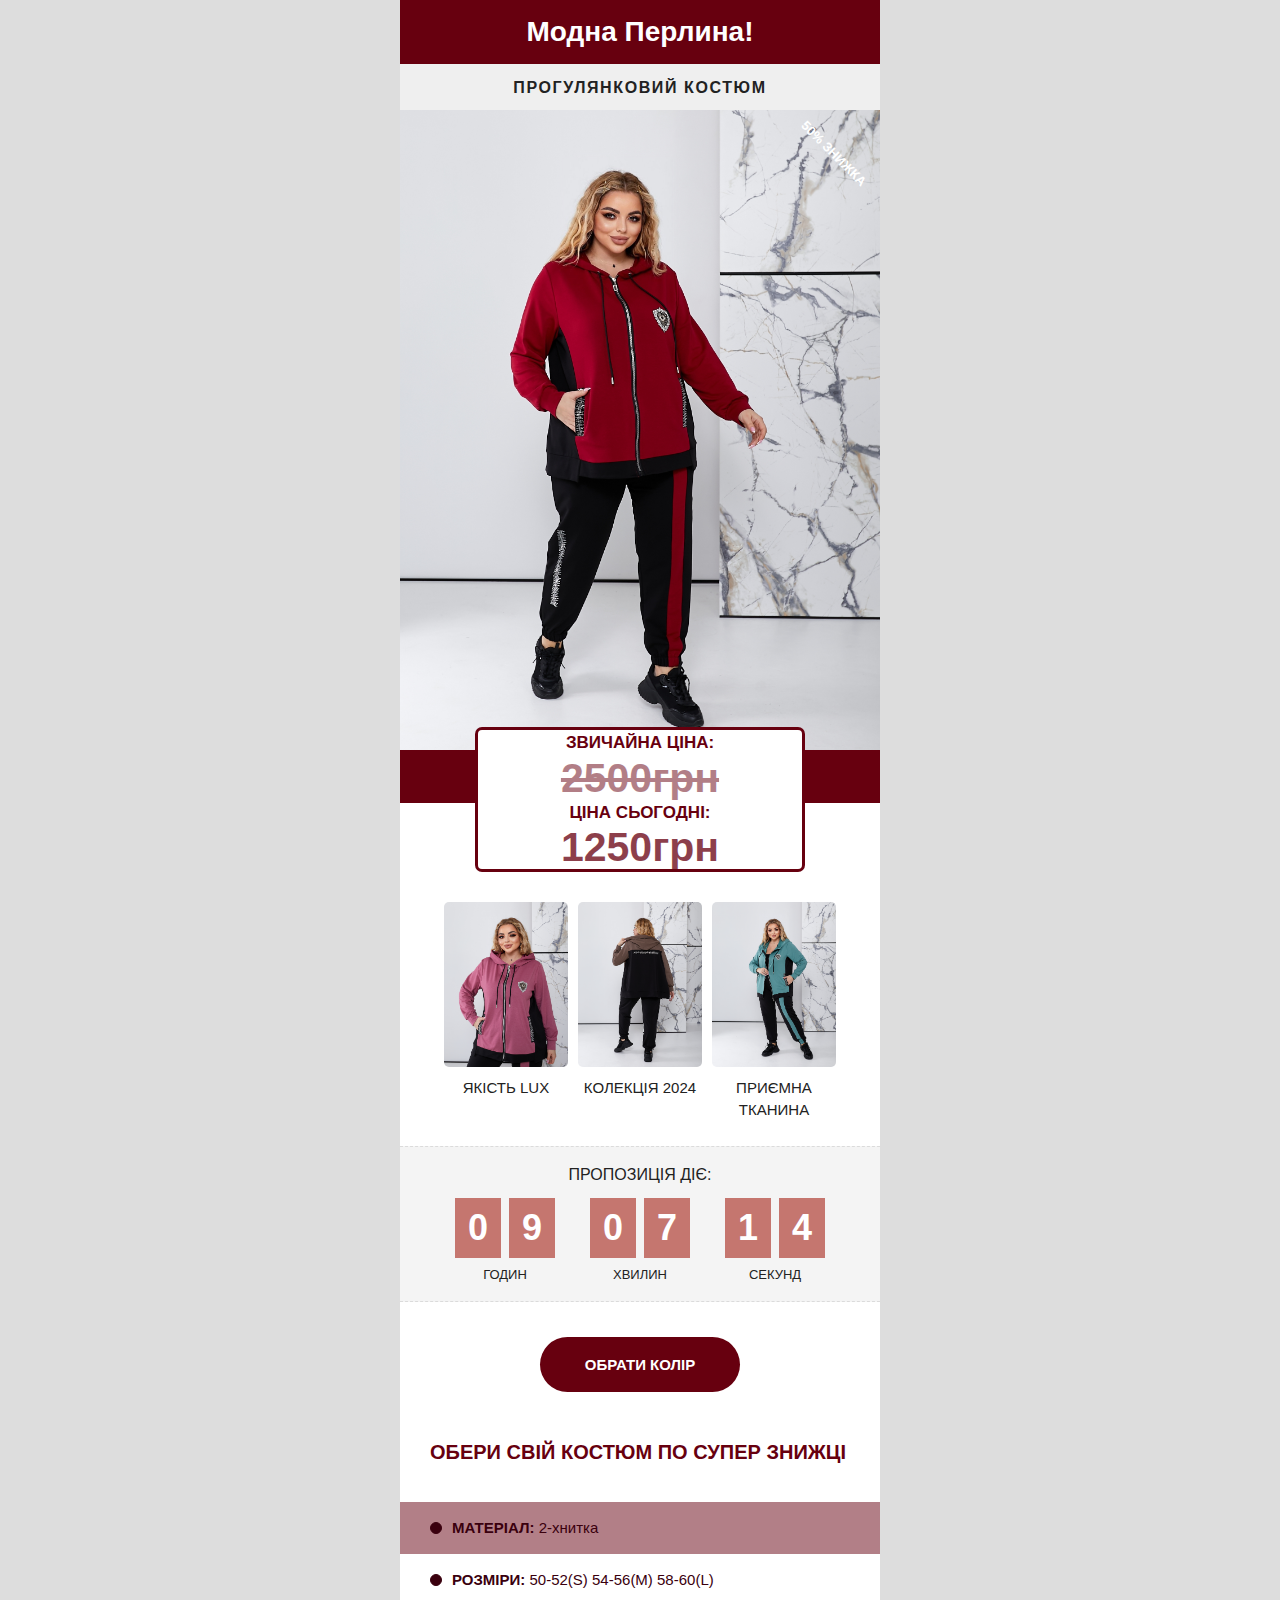
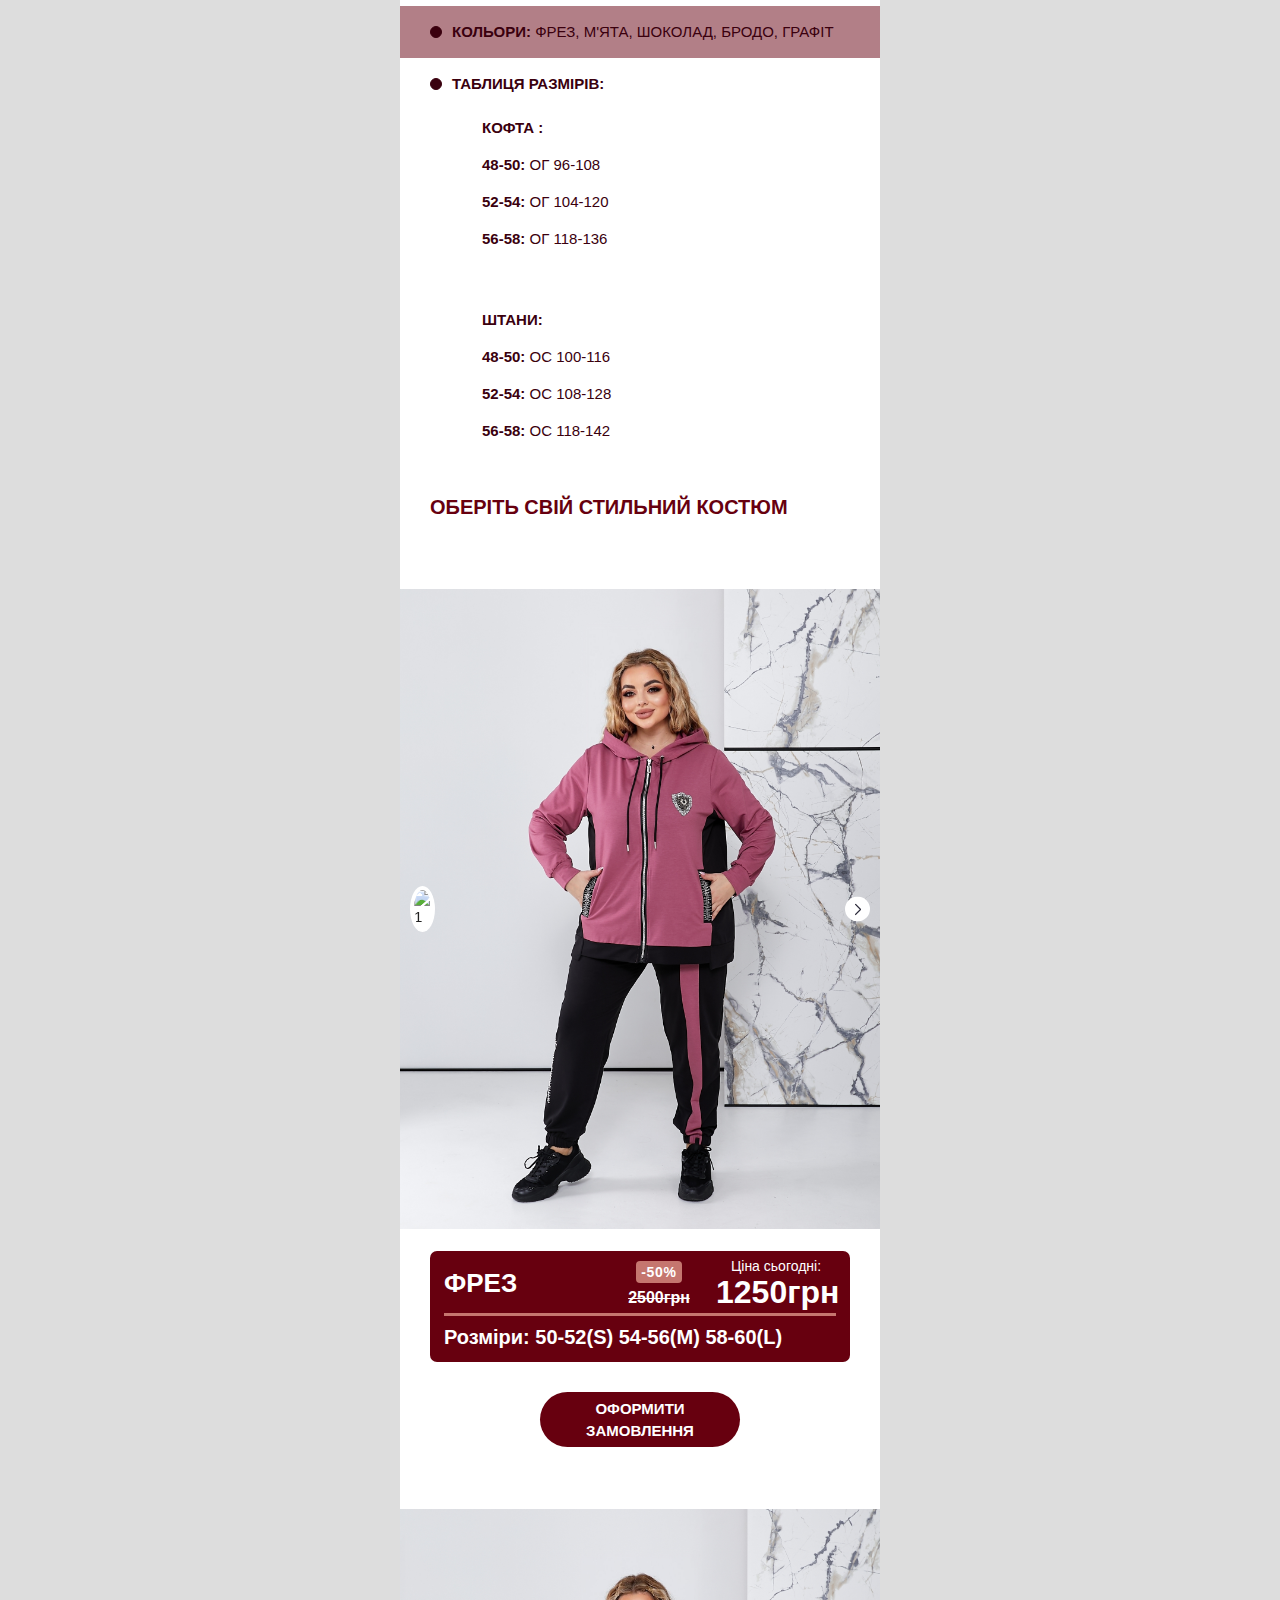
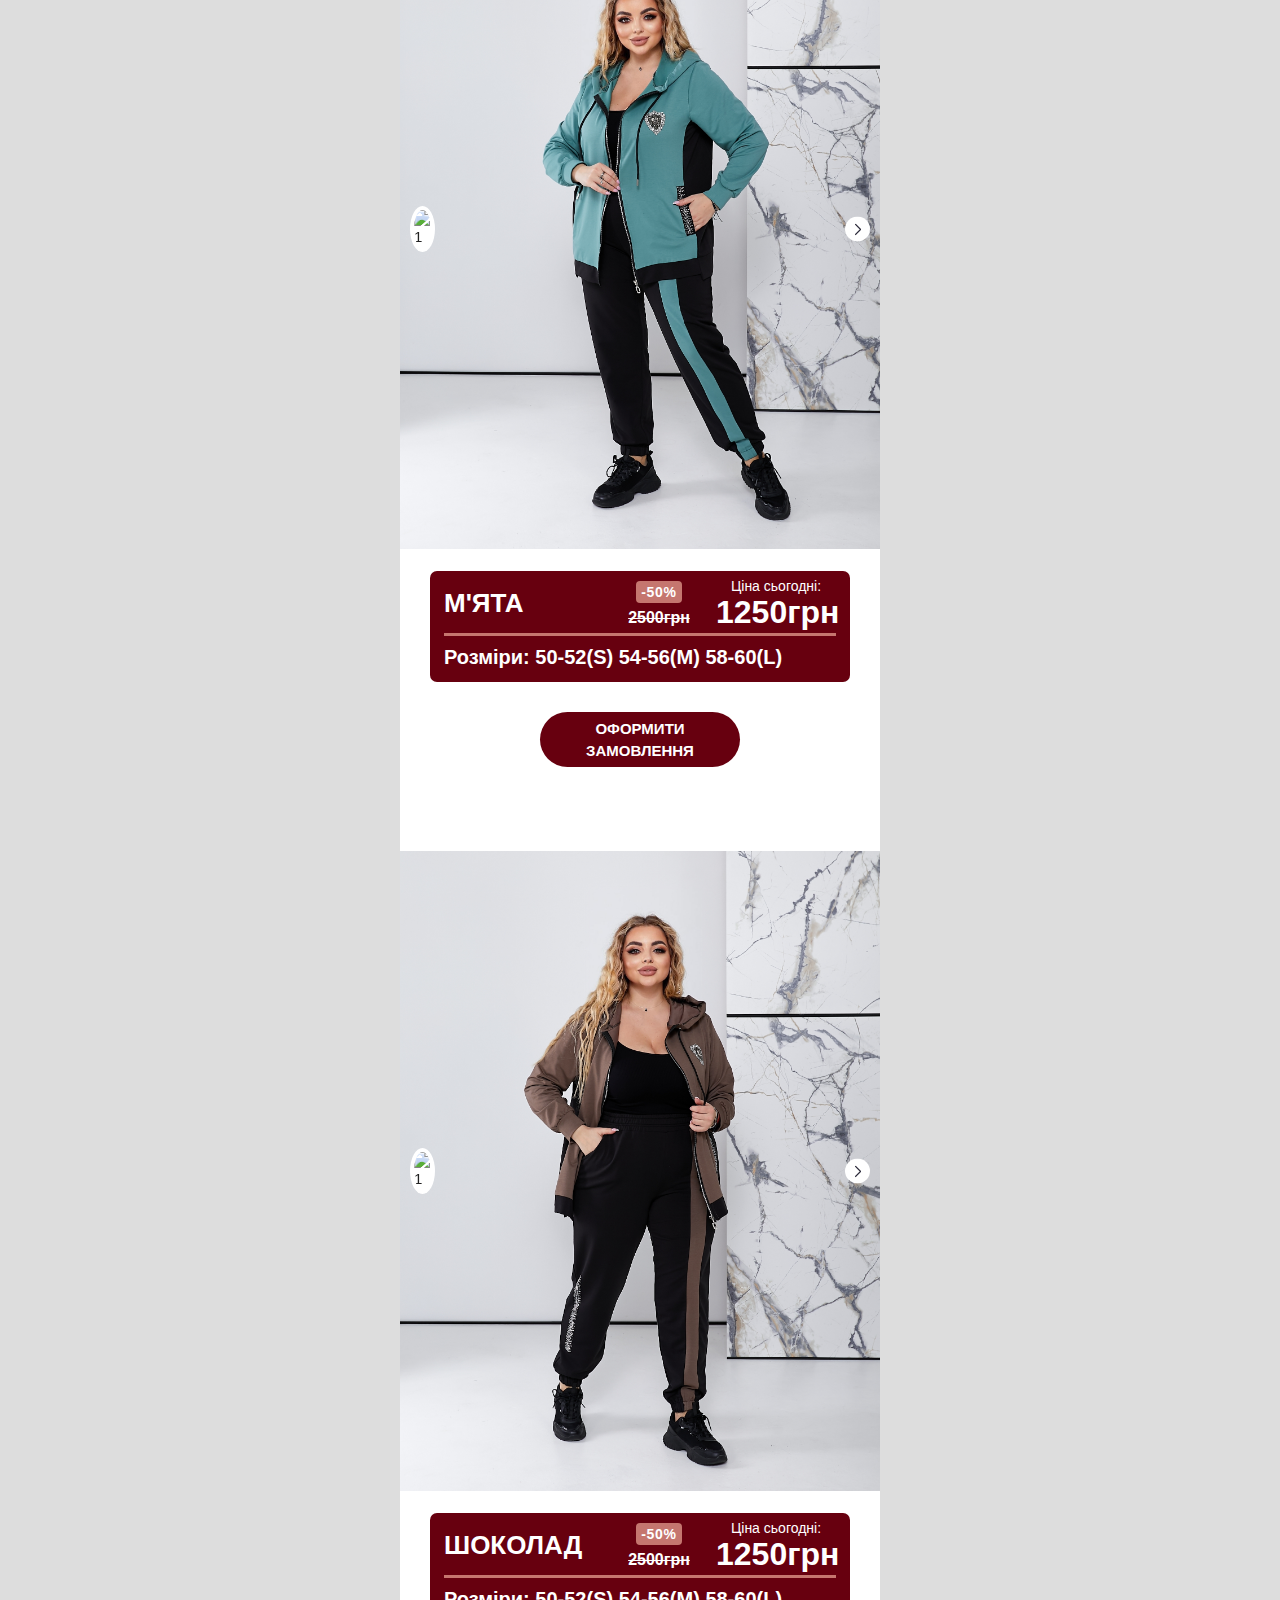
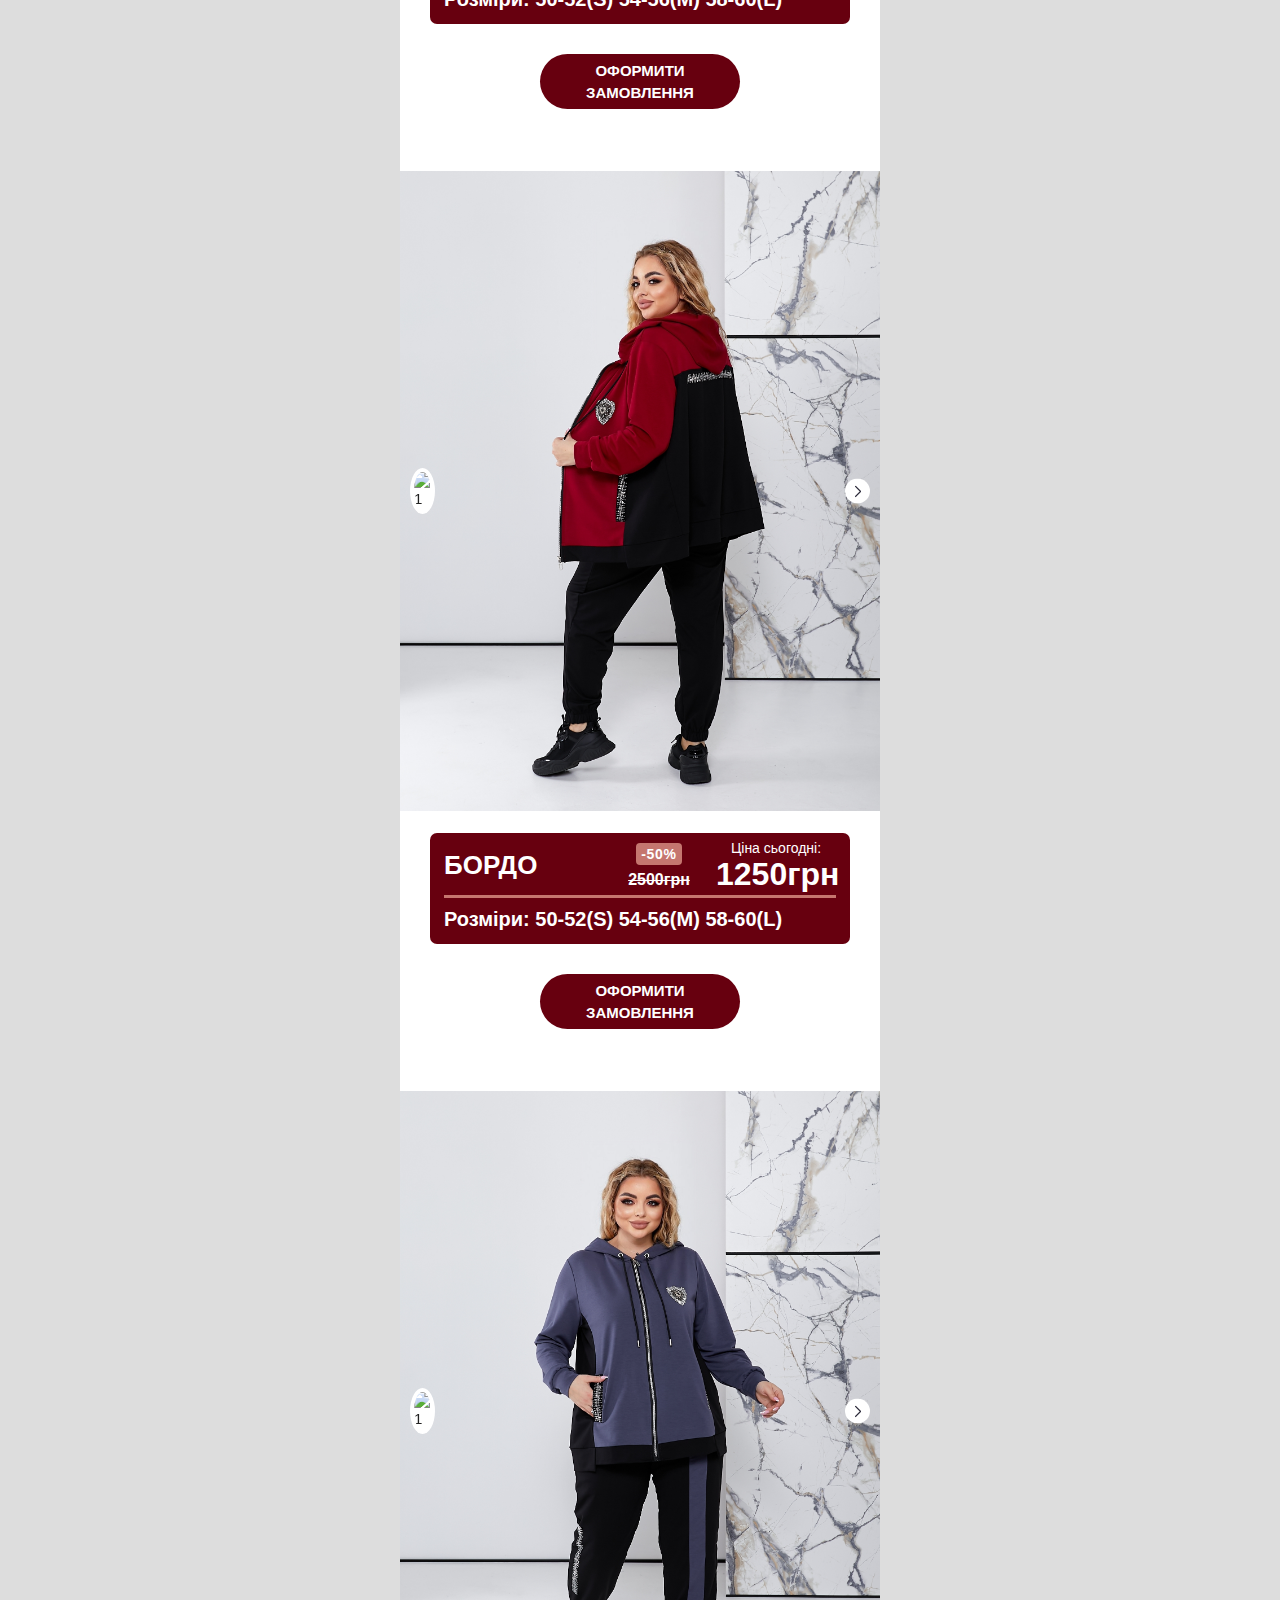
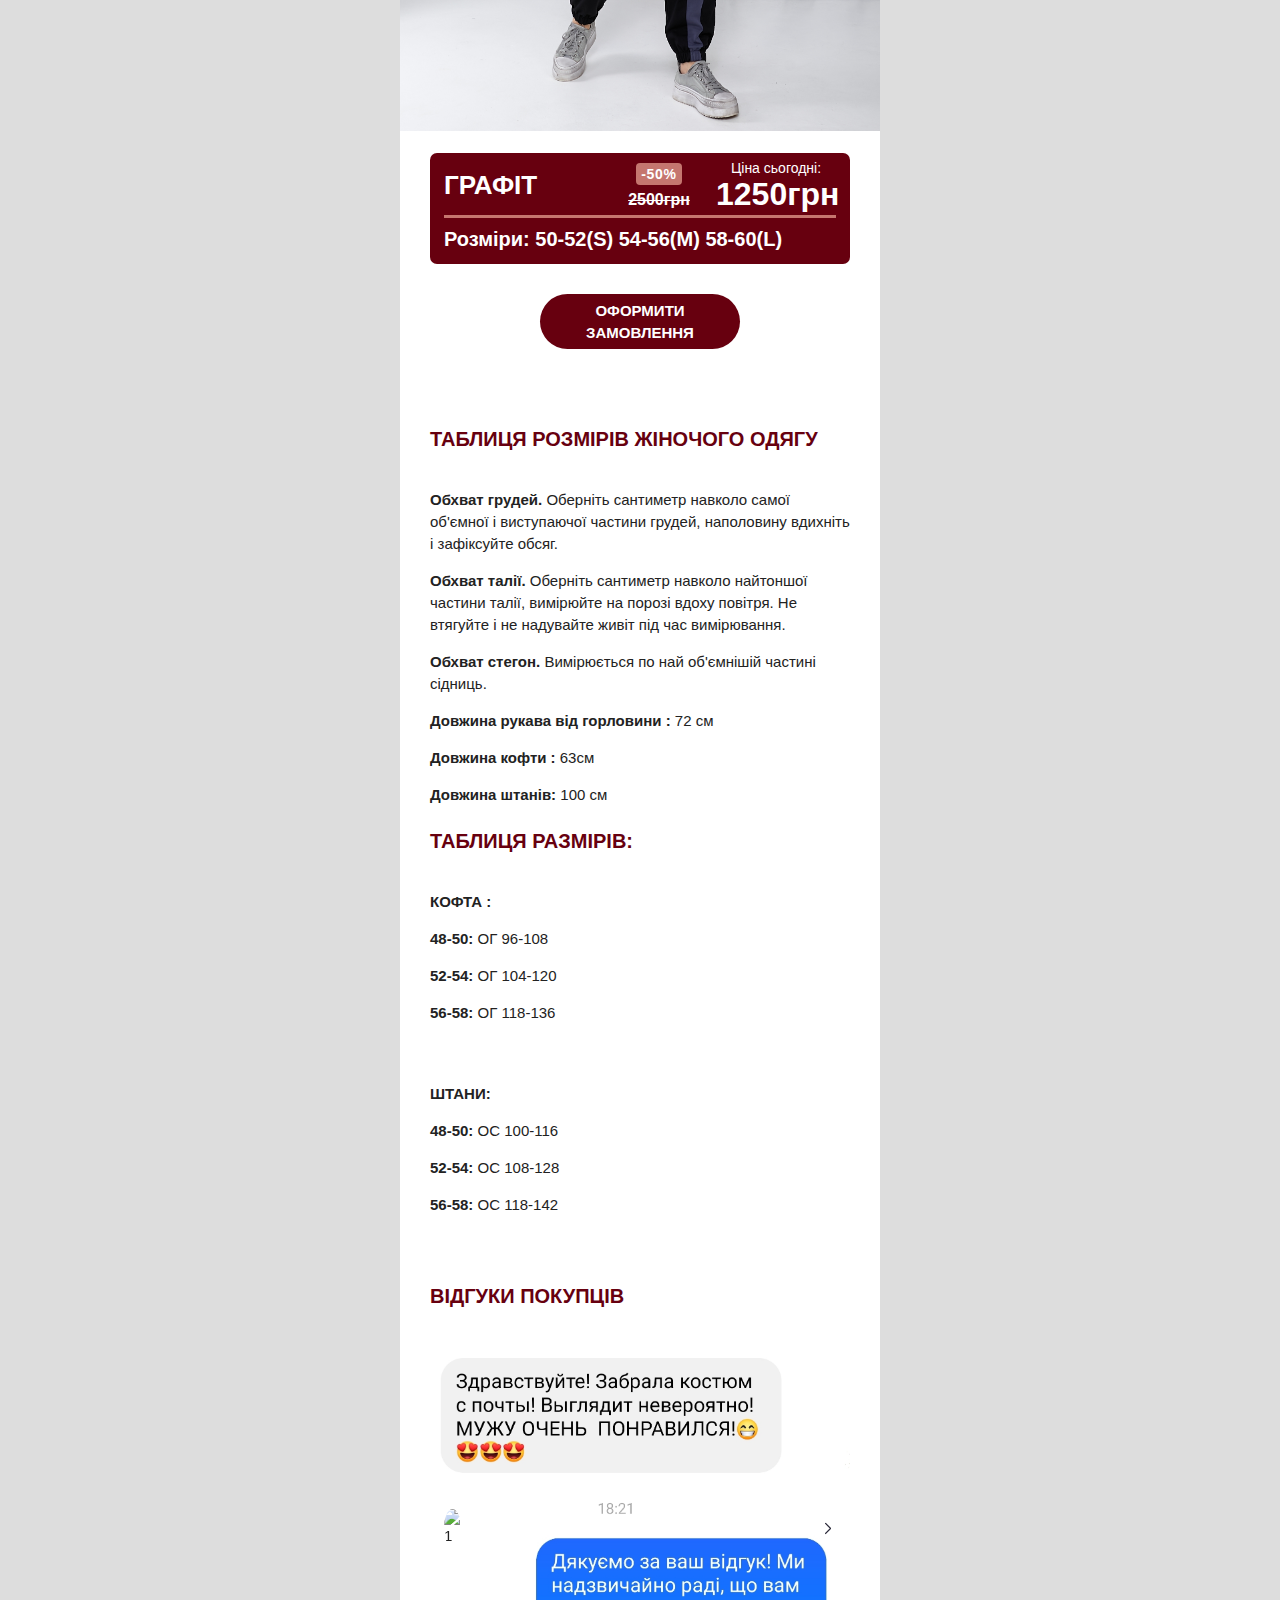
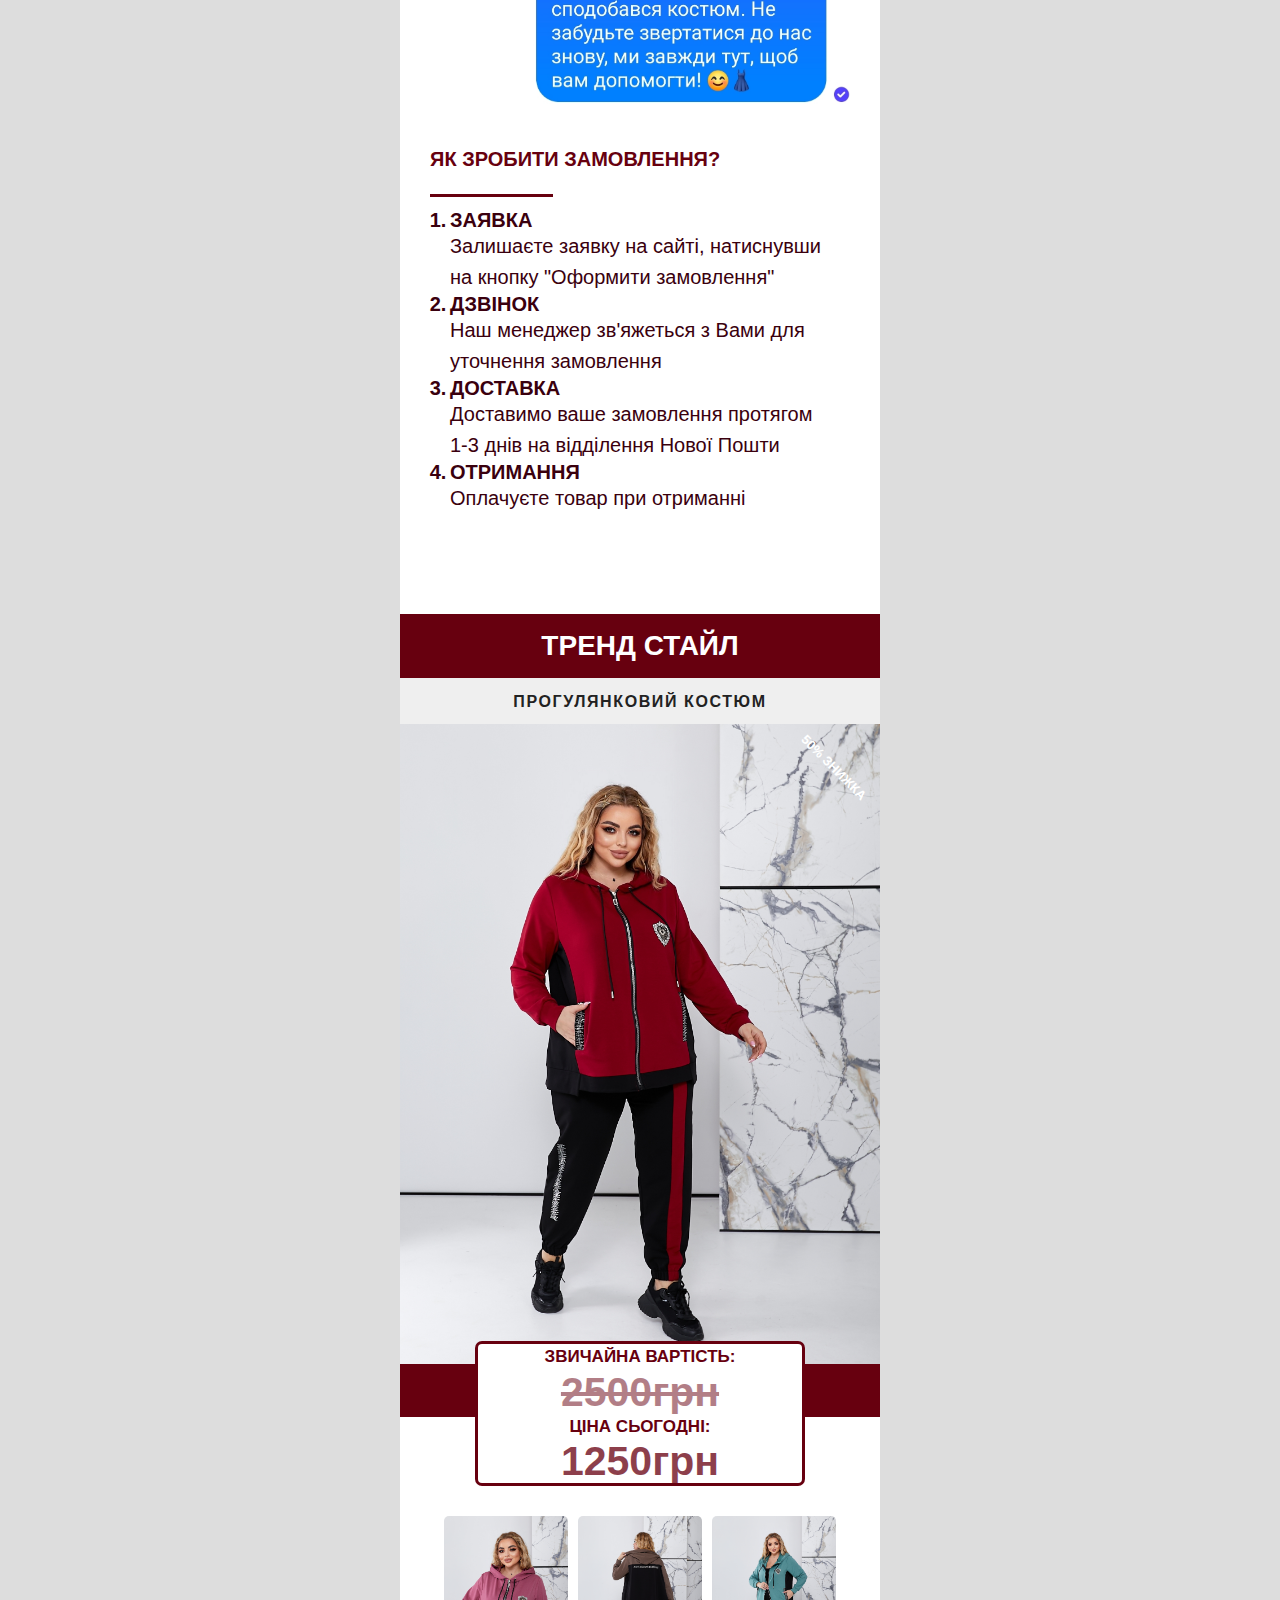
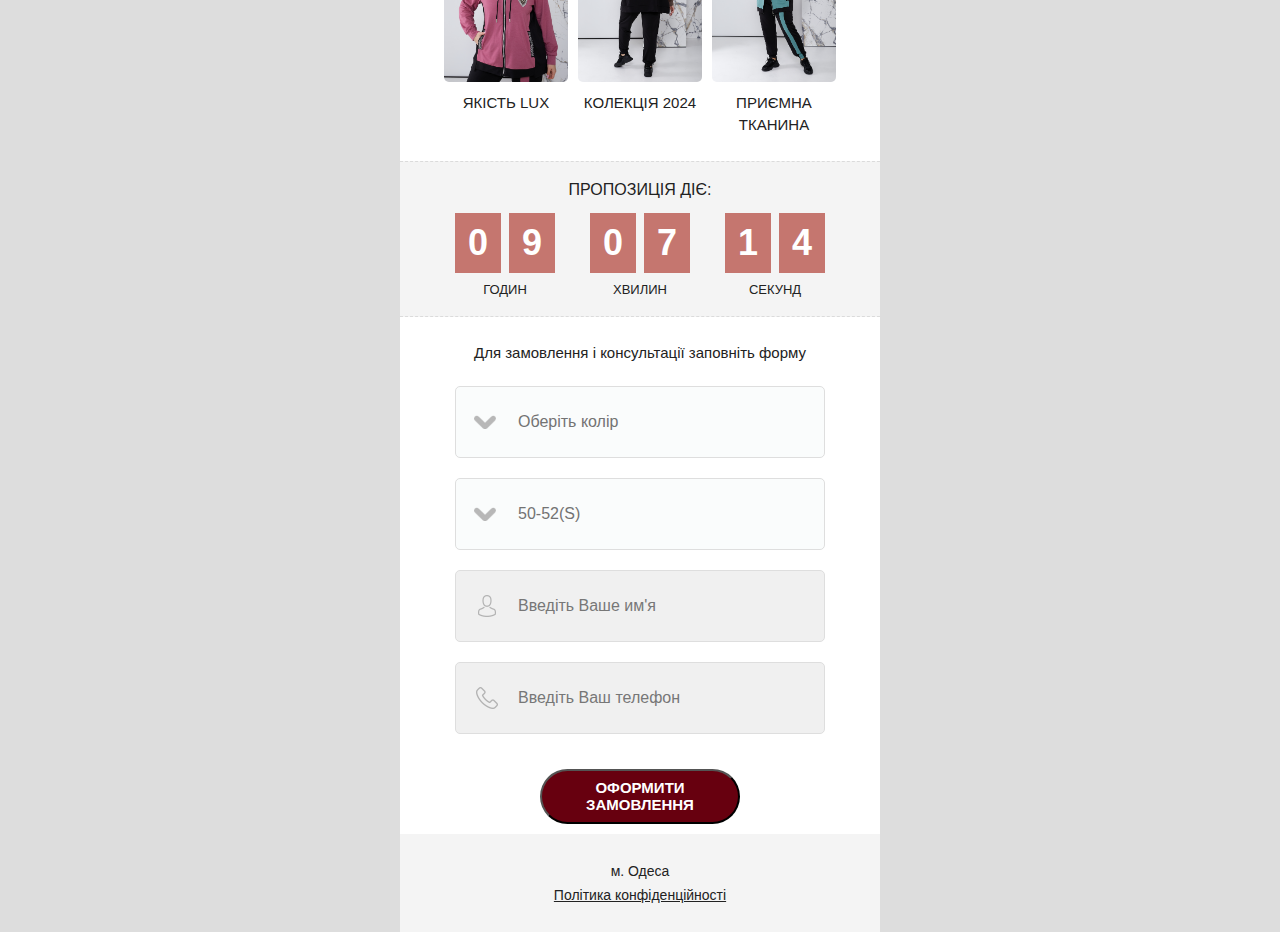
==== index.html @ 4c9b07ee "Change table size" ====
<!DOCTYPE html>
<html lang="ru-RU">
<head>
    <meta charset="utf-8">
    <meta name="viewport" content="width=480">
    <title>ПРОГУЛЯНКОВИЙ КОТСЮМ</title>
    <link rel="shortcut icon" href="img/favicon.png" type="image/png">
    <meta name="description" content="LUX">
    <link rel="shortcut icon" href="">
    <link rel="icon" href="img/favicon.png">
    <meta property="og:type" content="website">
    <meta property="og:description" content="ПРОГУЛЯНКОВИЙ КОСТЮМ">
    <meta property="og:title" content="ПРОГУЛЯНКОВИЙ КОСТЮМ">
    <!-- Facebook Pixel Code -->
    <script src="https://connect.facebook.net/signals/config/3823498344404726?v=2.9.148&amp;r=stable&amp;domain=magazin-vip.online&amp;hme=20c913bdcd4be51a752120153aa5caaecb3ee86c7f26cf737846e40b202aba68&amp;ex_m=62%2C106%2C94%2C98%2C53%2C3%2C88%2C61%2C14%2C86%2C79%2C44%2C46%2C150%2C153%2C164%2C160%2C161%2C163%2C25%2C89%2C45%2C68%2C162%2C145%2C148%2C157%2C158%2C165%2C115%2C13%2C43%2C169%2C168%2C117%2C16%2C29%2C32%2C1%2C36%2C57%2C58%2C59%2C63%2C83%2C15%2C12%2C85%2C82%2C81%2C95%2C97%2C31%2C96%2C26%2C22%2C146%2C149%2C124%2C24%2C9%2C10%2C11%2C5%2C6%2C21%2C19%2C20%2C49%2C54%2C56%2C66%2C90%2C23%2C67%2C8%2C7%2C71%2C41%2C18%2C92%2C91%2C17%2C4%2C73%2C80%2C72%2C78%2C40%2C39%2C77%2C33%2C35%2C76%2C48%2C74%2C28%2C37%2C65%2C0%2C84%2C75%2C2%2C30%2C55%2C34%2C93%2C38%2C70%2C60%2C99%2C52%2C51%2C27%2C87%2C50%2C47%2C42%2C69%2C64%2C100"
            async=""></script>
    <script async="" src="https://connect.facebook.net/en_US/fbevents.js"></script>
    <script>
        !function (f, b, e, v, n, t, s) {
            if (f.fbq) return;
            n = f.fbq = function () {
                n.callMethod ?
                    n.callMethod.apply(n, arguments) : n.queue.push(arguments);
            };
            if (!f._fbq) f._fbq = n;
            n.push = n;
            n.loaded = !0;
            n.version = '2.0';
            n.queue = [];
            t = b.createElement(e);
            t.async = !0;
            t.src = v;
            s = b.getElementsByTagName(e)[0];
            s.parentNode.insertBefore(t, s);
        }(window, document, 'script',
            'https://connect.facebook.net/en_US/fbevents.js');
        fbq('init', '3823498344404726');
        fbq('track', 'PageView');
    </script>
    <noscript><img height="1" width="1" style="display:none"
                   src="https://www.facebook.com/tr?id=3823498344404726&ev=PageView&noscript=1"
    /></noscript>
    <!-- End Facebook Pixel Code -->

   
    <script src="chrome-extension://mooikfkahbdckldjjndioackbalphokd/assets/prompt.js"></script>
</head>
<body>
<div class="main_wrapper">


    <header class="offer_section offer3">

        <h1 class="main_title">Модна Перлина!</h1>


        <div class="info_block">
            <p class="subtitle">ПРОГУЛЯНКОВИЙ КОСТЮМ</p>
            <div class="discount"><b>50% знижка</b></div>


            <img src="img/burgundy_2.jpg" alt="">
        </div>

        <div class="price_block">
            <div class="price_item old">
                <div class="text">Звичайна ціна:</div>
                <div class="value">2500грн</div>
            </div>
            <div class="price_item new">
                <div class="text">Ціна сьогодні:</div>
                <div class="value">1250грн</div>
            </div>
        </div>

        <div class="benefits_block clearfix">

            <div class="benefit_item">

                <img src="img/pink_2.jpg" alt="">

                <p>ЯКІСТЬ LUX</p>
            </div>

            <div class="benefit_item">
                <img src="img/chocolate_3.jpg" alt="">

                <p>КОЛЕКЦІЯ 2024</p></div>
            <div class="benefit_item">

                <img src="img/mint_1.jpg" alt="">

                <p>ПРИЄМНА ТКАНИНА</p>
            </div>
        </div>

        <div class="timer_block clearfix"><p>Пропозиція діє:</p>
            <div class="timer clearfix">
                <div class="timer_item">
                    <div class="count hours"></div>
                    <div class="text">годин</div>
                </div>
                <div class="timer_item">
                    <div class="count minutes"></div>
                    <div class="text">хвилин</div>
                </div>
                <div class="timer_item">
                    <div class="count seconds"></div>
                    <div class="text">секунд</div>
                </div>
            </div>
        </div>

        <a href="#cat" class="button">Обрати колір</a>


    </header>


    <section class="description_section">
        <h2 class="title"><span>ОБЕРИ СВІЙ КОСТЮМ </span> ПО СУПЕР ЗНИЖЦІ</h2>

        <ul class="characteristics__list">
            <li><b>МАТЕРІАЛ: </b> 2-хнитка</li>
            <li><b>РОЗМІРИ: </b> 50-52(S) 54-56(M) 58-60(L)</li>
            <li><b>КОЛЬОРИ:</b> ФРЕЗ, М'ЯТА, ШОКОЛАД, БРОДО, ГРАФІТ</li>
            <li><b>ТАБЛИЦЯ РАЗМІРІВ:</b>
                <br/>
                <br/>
                <p><b>КОФТА :</b></p>
                <p><b>48-50: </b>ОГ 96-108</p>
                <p><b>52-54: </b>ОГ 104-120</p>
                <p><b>56-58: </b>ОГ 118-136</p>
                <br/>
                <br/>
                <p><b>ШТАНИ:</b></p>
                <p><b>48-50: </b>ОС 100-116</p>
                <p><b>52-54: </b>ОС 108-128</p>
                <p><b>56-58: </b>ОС 118-142</p>   </li>
        </ul>

    </section>

    <section class="cat" id="cat">
        <div class="catitem"><h2 class="title"><span>ОБЕРІТЬ</span> СВІЙ СТИЛЬНИЙ КОСТЮМ</h2></div>

        <br>


        <section class="cat">
            <div class=" slider-reviews ">
                <div class="slider-dress__item">
                    <img src="img/pink_1.jpg" alt="">
                </div>
                <div class="slider-dress__item">
                    <img src="img/pink_2.jpg" alt="">
                </div>
                <div class="slider-dress__item">
                    <img src="img/pink_3.jpg" alt="">
                </div>
            </div>
        </section>
        <br>
        <div class="catitem">
            <div class="clearfix">
                <h3>ФРЕЗ</h3>
                <div class="catprice clearfix">
                    <div class="cp-left"><span>-50%</span>
                        <p>2500грн</p></div>
                    <div class="cp-right"><span>Ціна сьогодні:</span>
                        <p>1250грн</p></div>
                </div>
                <div class="catsize">
                    Розміри: 50-52(S) 54-56(M) 58-60(L)
                </div>
            </div>

            <a href="#order_form" rel="1" class="button zakaz">Оформити замовлення</a></div>

        <br>
        <section class="cat">
            <div class=" slider-reviews ">
                <div class="slider-dress__item">
                    <img src="img/mint_1.jpg" alt="">
                </div>
                <div class="slider-dress__item">
                    <img src="img/mint_2.jpg" alt="">
                </div>
                <div class="slider-dress__item">
                    <img src="img/mint_3.jpg" alt="">
                </div>
            </div>
        </section>
        <br>
        <div class="catitem">
            <div class="clearfix"><h3>М'ЯТА</h3>
                <div class="catprice clearfix">
                    <div class="cp-left"><span>-50%</span>
                        <p>2500грн</p></div>
                    <div class="cp-right"><span>Ціна сьогодні:</span>
                        <p>1250грн</p></div>

                </div>
                <div class="catsize">
                    Розміри: 50-52(S) 54-56(M) 58-60(L)
                </div>
            </div>

            <a href="#order_form" rel="2" class="button zakaz">Оформити замовлення</a></div>
        <br>

        <br>
        <section class="cat">
            <div class=" slider-reviews ">
                <div class="slider-dress__item">
                    <img src="img/chocolate_1.jpg" alt="">
                </div>
                <div class="slider-dress__item">
                    <img src="img/chocolate_2.jpg" alt="">
                </div>
                <div class="slider-dress__item">
                    <img src="img/chocolate_3.jpg" alt="">
                </div>
            </div>
        </section>
        <br>
        <div class="catitem">
            <div class="clearfix"><h3>ШОКОЛАД</h3>
                <div class="catprice clearfix">
                    <div class="cp-left"><span>-50%</span>
                        <p>2500грн</p></div>
                    <div class="cp-right"><span>Ціна сьогодні:</span>
                        <p>1250грн</p></div>

                </div>
                <div class="catsize">
                    Розміри: 50-52(S) 54-56(M) 58-60(L)
                </div>
            </div>

            <a href="#order_form" rel="2" class="button zakaz">Оформити замовлення</a></div>
        <br>
        <section class="cat">
            <div class=" slider-reviews ">
                <div class="slider-dress__item">
                    <img src="img/burgundy_1.jpg" alt="">
                </div>
                <div class="slider-dress__item">
                    <img src="img/burgundy_2.jpg" alt="">
                </div>
                <div class="slider-dress__item">
                    <img src="img/burgundy_3.jpg" alt="">
                </div>
            </div>
        </section>
        <br>
        <div class="catitem">
            <div class="clearfix"><h3>БОРДО</h3>
                <div class="catprice clearfix">
                    <div class="cp-left"><span>-50%</span>
                        <p>2500грн</p></div>
                    <div class="cp-right"><span>Ціна сьогодні:</span>
                        <p>1250грн</p></div>
                </div>
                <div class="catsize">
                    Розміри: 50-52(S) 54-56(M) 58-60(L)
                </div>
            </div>

            <a href="#order_form" rel="2" class="button zakaz">Оформити замовлення</a></div>
        <br>
        <section class="cat">
            <div class=" slider-reviews ">
                <div class="slider-dress__item">
                    <img src="img/grafit_1.jpg" alt="">
                </div>
                <div class="slider-dress__item">
                    <img src="img/grafit_2.jpg" alt="">
                </div>
                <div class="slider-dress__item">
                    <img src="img/grafit_3.jpg" alt="">
                </div>
            </div>
        </section>
        <br>
        <div class="catitem">
            <div class="clearfix"><h3>ГРАФІТ</h3>
                <div class="catprice clearfix">
                    <div class="cp-left"><span>-50%</span>
                        <p>2500грн</p></div>
                    <div class="cp-right"><span>Ціна сьогодні:</span>
                        <p>1250грн</p></div>
                </div>
                <div class="catsize">
                    Розміри: 50-52(S) 54-56(M) 58-60(L)
                </div>
            </div>

            <a href="#order_form" rel="2" class="button zakaz">Оформити замовлення</a>
        </div>

        <section class="description_section">
            <h2 class="title"><span>Таблиця розмірів </span> жіночого одягу</h2>

            <p><b>Обхват грудей. </b>Оберніть сантиметр навколо самої об'ємної і виступаючої частини грудей, наполовину вдихніть і зафіксуйте обсяг.</p>
            <p><b>Обхват талії. </b>Оберніть сантиметр навколо найтоншої частини талії, вимірюйте на порозі вдоху повітря. Не втягуйте і не надувайте живіт під час вимірювання.</p>
            <p><b>Обхват стегон. </b>Вимірюється по най об'ємнішій частині сідниць.</p>
            <p><b>Довжина рукава від горловини : </b> 72 см</p>
            <p><b>Довжина кофти : </b>63см</p>
            <p><b>Довжина штанів: </b>100 см</p>



            <h2 class="title"><span>ТАБЛИЦЯ РАЗМІРІВ:</span></h2>
            <p><b>КОФТА :</b></p>
            <p><b>48-50: </b>ОГ 96-108</p>
            <p><b>52-54: </b>ОГ 104-120</p>
            <p><b>56-58: </b>ОГ 118-136</p>





            <br>
            <br>
            <p><b>ШТАНИ:</b></p>
            <p><b>48-50: </b>ОС 100-116</p>
            <p><b>52-54: </b>ОС 108-128</p>
            <p><b>56-58: </b>ОС 118-142</p>



        </section>


        <section class="reviews3_section">
            <h2 class="title"><span>Відгуки</span> покупців</h2>
            <div class=" slider-reviews ">
                <div class="slider-reviews__item">
                    <div>
                        <img src="img/review1.jpg" alt="">
                    </div>
                </div>
                <div class="slider-reviews__item">
                    <div>
                        <img src="img/review2.jpg" alt="">
                    </div>
                </div>
                <div class="slider-reviews__item">
                    <div>
                        <img src="img/review3.jpg" alt="">
                    </div>
                </div>
                <div class="slider-reviews__item">
                    <div>
                        <img src="img/review4.jpg" alt="">
                    </div>
                </div>
                <div class="slider-reviews__item">
                    <div>
                        <img src="img/review5.jpg" alt="">
                    </div>
                </div>
                <div class="slider-reviews__item">
                    <div>
                        <img src="img/review6.jpg" alt="">
                    </div>
                </div>
            </div>
        </section>
    </section>

    <div class="tlt">

        <h2 class="title">Як зробити замовлення?</h2>
    </div>
    <ol class="order_steps1">
        <li>
            <h4>ЗАЯВКА</h4>
            <div>Залишаєте заявку на сайті, натиснувши на кнопку "Оформити замовлення"</div>
        </li>
        <li>
            <h4>ДЗВІНОК</h4>
            <div>Наш менеджер зв'яжеться з Вами для уточнення замовлення</div>
        </li>
        <li>
            <h4>ДОСТАВКА</h4>
            <div>Доставимо ваше замовлення протягом 1-3 днів на відділення Нової Пошти</div>
        </li>
        <li>
            <h4>ОТРИМАННЯ</h4>
            <div>Оплачуєте товар при отриманні</div>
        </li>
    </ol>


    <!-- order 3 -->
    <section class="offer_section offer3 order">
        <h1 class="main_title">ТРЕНД СТАЙЛ</h1>


        <div class="info_block">
            <p class="subtitle"> ПРОГУЛЯНКОВИЙ КОСТЮМ</p>

            <div class="discount"><b>50% знижка</b></div>


            <img src="img/burgundy_2.jpg" alt=""></div>

        <div class="price_block">
            <div class="price_item old">
                <div class="text">Звичайна вартість:</div>
                <div class="value">2500грн</div>
            </div>
            <div class="price_item new">
                <div class="text">Ціна сьогодні:</div>
                <div class="value">1250грн</div>
            </div>
        </div>

        <div class="benefits_block clearfix">

            <div class="benefit_item">

                <img src="img/pink_2.jpg" alt="">

                <p>ЯКІСТЬ LUX</p>
            </div>

            <div class="benefit_item">
                <img src="img/chocolate_3.jpg" alt="">

                <p>КОЛЕКЦІЯ 2024</p></div>
            <div class="benefit_item">

                <img src="img/mint_1.jpg" alt="">

                <p>ПРИЄМНА ТКАНИНА</p>
            </div>
        </div>

        <div class="timer_block clearfix"><p>Пропозиція діє:</p>

            <div class="timer clearfix">
                <div class="timer_item">

                    <div class="count hours"></div>
                    <div class="text">годин</div>
                </div>
                <div class="timer_item">
                    <div class="count minutes"></div>
                    <div class="text">хвилин</div>
                </div>
                <div class="timer_item">
                    <div class="count seconds"></div>
                    <div class="text">секунд</div>
                </div>
            </div>
        </div>

        <p align="center">Для замовлення і консультації заповніть форму</p>
        <br>
        <form id="order_form" class="order_form">

            <select id="color" name="color" required="">
                <option selected="" disabled="">Оберіть колір</option>
                <option value="ФРЕЗ">ФРЕЗ</option>
                <option value="М'ЯТА">М'ЯТА</option>
                <option value="ШОКОЛАД">ШОКОЛАД</option>
                <option value="БОРДО">БОРДО</option>
                <option value="ГРАФІТ">ГРАФІТ</option>
            </select>

            <select id="size" name="size" required="">
                <option value="50-52(S)">50-52(S)</option>
                <option value="54-56(M)">54-56(M)</option>
                <option value="58-60(L)">58-60(L)</option>
            </select>

            <input id="userName" class="field" type="text" name="name" placeholder="Введіть Ваше им'я" required="">
            <input id="phoneNumber" class="field" type="tel" name="phone" placeholder="Введіть Ваш телефон" required="">
            <input type="hidden" value="270" name="sekunda" id="sekunda">
            <button class="button" type="submit">Оформити замовлення</button>
        </form>

    </section>
    <footer class="footer_section">
        м. Одеса<br>
        <a target="_blank" href="politics.html">Політика конфіденційності</a>
    </footer>

    </section></div>
<script src="js/jquery.min.js"></script>
<script src="js/mask_input.js"></script>
<script type="text/javascript">


    $(document).ready(function () {
        $('form').submit(function (event) {

            var phon = $(this).find('input[name=\'phone\']').val();

            if (phon.indexOf('_') == -1 && phon != null && typeof phon !== 'undefined' && phon != '') {

            } else {
                alert('Введіть ваш номер телефона!');
                return false;
            }
        });
        Inputmask.extendDefinitions({

            '~': {
                validator: '[1245679]',
            },

        });

        $('input[name=\'phone\']').inputmask({
            mask: '+38 (0~9) 999-99-99',
            greedy: false,
            clearIncomplete: true,
            placeholder: '_',
            rightAlign: false,
            showMaskOnHover: false,
            showMaskOnFocus: true,
        });
        $('input[name=\'phone\']').on('keydown', function (e) {

            if (e.keyCode == 37 || e.keyCode == 38 || e.keyCode == 39 || e.keyCode == 40) {
                e.preventDefault();
                return false;
            }

        });


    });

</script>
<link rel="stylesheet" href="css/reset4a3c6.css" type="text/css">
<link rel="stylesheet" href="css/styles8ca58.css" type="text/css">
<script src="js/scripts6085f.js"></script>
<link rel="stylesheet" href="css/slick.css">
<link rel="stylesheet" href="css/slick-theme.css">
<script src="js/form_handler.js"></script>
<script src="js/slick.min.js"></script>

<script>var seconds = 0;

function timeDisp() {
    seconds++;
    var a = document.getElementById('sekunda');
    a.value = seconds;
}

setInterval(timeDisp, 1000);</script>
<script>
    $('.reviews_list').slick({
        dots: true,
        arrows: false,
        autoplay: true,
        autoplaySpeed: 5000,
    });

</script>


</body>
</html>
---- css/reset4a3c6.css ----
.bxslider {
    text-align: center;
    width: auto;
    margin: 0 auto;
}

select {
    display: block;
    width: 370px;
    border: 1px solid #dedede;
    height: 72px;
    background-color: #fafcfc;
    border-radius: 5px;
    -webkit-border-radius: 5px;
    margin: 0 auto 20px;
    font-family: 'Montserrat',sans-serif;
    font-weight: 400;
    font-size: 16px;
    color: #737373;
    padding: 0 20px 0 62px
}

html,body,div,span,applet,object,iframe,h1,h2,h3,h4,h5,h6,p,blockquote,pre,a,abbr,acronym,address,big,cite,code,del,dfn,em,img,ins,kbd,q,s,samp,small,strike,strong,sub,sup,tt,var,b,u,i,center,dl,dt,dd,ol,ul,li,fieldset,form,label,legend,table,caption,tbody,tfoot,thead,tr,th,td,article,aside,canvas,details,embed,figure,figcaption,footer,header,menu,nav,output,ruby,section,summary,time,mark,audio,video {
    margin: 0;
    padding: 0;
    border: 0;
    outline: 0;
    font-size: 100%
}

article,aside,details,figcaption,figure,footer,header,menu,nav,section,main {
    display: block
}

ol,ul {
    list-style: none
}

blockquote,q {
    quotes: none
}

img {
    max-width: 100%;
    height: auto
}

a {
    text-decoration: underline
}

a:hover {
    cursor: pointer
}

*::-webkit-input-placeholder {
    color: #a9a9a9;
    opacity: 1
}

*:-moz-placeholder {
    color: #a9a9a9;
    opacity: 1
}

*::-moz-placeholder {
    color: #a9a9a9;
    opacity: 1
}

*:-ms-input-placeholder {
    color: #a9a9a9;
    opacity: 1
}

* {
    margin: 0;
    padding: 0
}

* {
    -webkit-box-sizing: border-box;
    -moz-box-sizing: border-box;
    box-sizing: border-box
}

button,input,a {
    outline: 0
}

button,input,select {
    -webkit-appearance: none;
    -moz-appearance: none;
    appearance: none
}

html {
    -ms-text-size-adjust: 100%;
    -moz-text-size-adjust: 100%;
    -webkit-text-size-adjust: 100%;
    -webkit-font-smoothing: subpixel-antialiased !important
}

table {
    border-collapse: collapse;
    border-spacing: 0
}
---- css/styles8ca58.css ----
.video_block {
    width: 100px;
    height: 100px;
    background-color: #000;
    overflow: hidden;
    position: relative;
}

.video_block iframe,.video_block object,.video_block embed {
    display: block;
    width: 100px;
    height: 100px;
    position: absolute;
    top: 0;
    left: 0;
}

body {
    min-width: 480px;
    background: #ddd;
    font-family: 'Montserrat',sans-serif;
    font-weight: 400;
    font-size: 15px;
    line-height: 22px;
    color: #222;
    cursor: default;
}

.main_wrapper {
    margin: 0 auto;
    width: 480px;
    background: #fff;
}

.clearfix:after {
    content: "";
    display: block;
    clear: both;
}

img {
    max-width: 100%;
    height: auto;
}

b {
    font-weight: 700;
}

.button {
    display: flex;
    justify-content: center;
    flex-direction: column;
    margin: 10px auto;
    width: 200px;
    height: 55px;
    -webkit-border-radius: 40px;
    -moz-border-radius: 40px;
    border-radius: 40px;
    background: #67000f;
    font-family: 'Montserrat',sans-serif;
    font-weight: 700;
    font-size: 15px;
    color: #fff;
    text-decoration: none;
    text-transform: uppercase;
    text-align: center;
    cursor: pointer;
}

section {
    padding: 30px 0;
}

.yellow_theme {
    background: #f5ca16;
}

.dark_theme {
    background: #222;
    color: #fff;
}

.gray_theme {
    background: #cce3f3;
}

h2.title {
    margin: 0 0 30px;
    font-weight: 700;
    font-size: 20px;
    line-height: 40px;
    text-transform: uppercase;
    color: #67000f;
}

.dark_theme h2.title span {
    color: #f5ca16;
}

.cat {
    padding: 0;
}

.cat>img {
    display: block;
    margin: 0 auto;
    border-radius: 5px;
}

.catitem {
    width: 420px;
    margin: 0 auto 40px;

}

.catitem img {
    display: block;
    margin: 0 auto 20px;
}

.catitem>div {
    color: white;
    width: 420px;
    margin: 0 auto 30px;
    padding:4px;
    border-radius: 7px;
    background-color: #67000f;
}

.catitem>div h3 {
    display: block;
    font-size: 26px;
    padding: 0 0 0 10px;
    line-height: 42px;
    width: 190px;
    float: left;
    margin: 7px 0 0;
}

.catprice {
    width: 222px;
    float: right;
    padding: 0 10px 0 0;
    text-align: center;
}

.catsize{
    padding: 10px 0;
    margin: 0 10px;
    clear: both;
    font-size: 20px;
    font-weight: 600;
    border-top: 3px solid #c5766f;
}

.cp-left {
    width: 70px;
    float: left;
    padding-top: 6px;
}

.cp-left span {
    display: inline-block;
    font-size: 14px;
    font-weight: 700;
    letter-spacing: .7px;
    background: #c5766f;
    color: #fff;
    border-radius: 4px;
    padding: 0 5px;
}

.cp-left p {
    font-size: 16px;
    font-weight: 700;
    line-height: 30px;
    text-decoration: line-through;
}

.cp-right {
    width: 120px;
    float: right;
}

.cp-right span {
    font-size: 14px;
}

.cp-right p {
    font-size: 32px;
    font-weight: 700;
    line-height: 30px;
}

.separator {
    width: 62px;
    height: 5px;
    background: url(../img/separator_red.png) center no-repeat;
}

.separator.white {
    background-image: url(../img/separator_white.png);
}

section .image {
    display: block;
    margin: 0 auto 30px;
}

.offer_section {
    padding: 0;
}




.offer_section .main_title {
    padding: 10px 20px;
    font-weight: 700;
    font-size: 28px;
    line-height: 44px;
    text-align: center;
}

.offer_section.offer3 .main_title {
    background: #67000f;
    color: #fff;
}

.offer_section .info_block {
    position: relative
}

.offer_section .info_block img {
    display: block
}

.offer_section .info_block .subtitle {
    padding: 12px 20px 10px;
    width: 100%;
    font-weight: 700;
    font-size: 16px;
    line-height: 24px;
    letter-spacing: 1.6px;
    text-transform: uppercase;
    text-align: center
}

.offer_section.offer3 .info_block .subtitle {
    background: rgba(235,235,235,0.8)
}

.offer_section .info_block .discount {
    width: 112px;
    height: 112px;
    background: center no-repeat;
    font-weight: 700;
    font-size: 13px;
    line-height: 13px;
    text-transform: uppercase;
    position: absolute;
    top: 46px;
    right: 0
}



.offer_section.offer3 .info_block .discount {
    background-image: url(../img/offer3__discount_bgc9c21.png)
}

.offer_section .info_block .discount b {
    display: block;
    width: 100px;
    -webkit-transform: rotate(45deg);
    -moz-transform: rotate(45deg);
    -ms-transform: rotate(45deg);
    -o-transform: rotate(45deg);
    transform: rotate(45deg);
    white-space: nowrap;
    position: absolute;
    top: 42px;
    left: 21px;
    color: #fff
}


.offer_section.offer3 .price_block {
    margin: -23px 0 95px;
    padding: 0 75px;
    height: 80px;
    position: relative;

}

.offer_section.offer3 .price_block:before {
    display: block;
    content: '';
    width: 100%;
    height: 53px;
    background: #67000f;
    position: absolute;
    top: 50%;
    margin-top: -17px;
    left: 0;

}

.offer_section.offer3 .price_item {
    text-align: center;
    color: #67000f;
    background-color: #fff;
    position: relative;
    border: 3px solid #67000f;
    border-radius: 7px;
}

.offer_section.offer3 .price_item.old {
    border-bottom: none;
    border-bottom-left-radius: 0;
    border-bottom-right-radius: 0;
    -webkit-border-bottom-left-radius: 0;
    -webkit-border-bottom-right-radius: 0;

}

.offer_section.offer3 .price_item.new {
    border-top: none;
    border-top-left-radius: 0;
    -webkit-border-top-left-radius: 0;
    border-top-right-radius: 0;
    -webkit-border-top-right-radius: 0;
}


.offer_section.offer3 .price_item .text {
    font-size: 17px;
    font-family: 'Montserrat', Arial, sans-serif;
    font-weight: 600;
    text-transform: uppercase;
    background-position: center center;
    border-color: transparent;
    border-style: solid;
}

.offer_section.offer3 .price_item.old .text {
    line-height: 26px;
}

.offer_section.offer3 .price_item.new .text {
    line-height: 25px;

}

.offer_section.offer3 .price_item .value {
    font-size: 41px;
    font-family: 'Montserrat', Arial, sans-serif;
    line-height: 44px;
    font-weight: 700;
    border-color: transparent;
    border-style: solid;
}

.offer_section.offer3 .price_item.old .value {
    opacity: 0.5;
    text-decoration: line-through;
}

.offer_section.offer3 .price_item.new .value {
    opacity: 0.75;

}

.offer_section ul {
    padding: 0 55px 25px
}

.offer_section ul li {
    margin: 0 0 15px;
    padding: 0 0 0 25px;
    color: #fff;
    position: relative
}

.offer_section ul li:last-child {
    margin: 0
}



.offer_section .benefits_block {
    margin: 0 auto 25px;
    width: 402px
}

.offer_section .benefits_block .benefit_item {
    float: left;
    padding: 0 5px;
    width: 33.333333%;
    text-align: center
}

.offer_section .benefits_block img {
    display: block;
    margin: 0 auto 10px;
    -webkit-border-radius: 5px;
    -moz-border-radius: 5px;
    border-radius: 5px
}

.offer_section .timer_block {
    margin: 0 0 35px;
    padding: 20px;
    text-transform: uppercase;
    text-align: center
}

.offer_section.order .timer_block {
    margin: 0 0 25px
}



.offer_section.offer3 .timer_block {
    border-top: 1px dashed rgba(0,0,0,0.1);
    border-bottom: 1px dashed rgba(0,0,0,0.1);
    background: #f4f4f4
}

.offer_section .timer_block p {
    margin: 0 0 15px;
    font-size: 16px;
    line-height: 16px
}

.offer_section .timer_block .timer {
    margin: 0 auto;
    width: 370px
}

.offer_section .timer_block .timer_item {
    float: left;
    margin: 0 35px 0 0;
    width: 100px
}

.offer_section .timer_block .timer_item:last-child {
    margin: 0
}

.offer_section .timer_block .count {
    margin: 0 0 10px;
    height: 60px
}

.offer_section .timer_block .count span {
    display: block;
    float: left;
    margin: 0 8px 0 0;
    width: 46px;
    height: 60px;
    background: #c5766f;
    font-weight: 700;
    font-size: 36px;
    line-height: 60px;
    color: #fff
}

.offer_section .timer_block .count span:last-child {
    margin: 0
}

.offer_section .timer_block .text {
    font-size: 13px;
    line-height: 13px
}

.offer_section .products_count {
    padding: 25px;
    font-size: 16px;
    line-height: 24px;
    color: #fff;
    text-align: center
}

.offer_section.offer3 .products_count {
    color: #222
}

.offer_section .products_count b {
    margin: 0 4px;
    padding: 3px 6px;
    background: #c5766f;
    font-size: 18px;
    color: #fff
}

.offer_section.order .text_block {
    margin: 0 55px 25px;
    text-align: center
}

.offer_section.order .text_block h4 {
    margin: 0 0 10px;
    font-weight: 700;
    font-size: 26px;
    line-height: 32px;
    color: #fff
}

.offer_section.order .text_block p {
    color: #999
}

.offer_section .field {
    display: block;
    margin: 0 auto 20px;
    padding: 0 20px 0 62px;
    width: 370px;
    height: 72px;
    border: 0;
    -webkit-border-radius: 5px;
    -moz-border-radius: 5px;
    border-radius: 5px;
    font-family: 'Montserrat',sans-serif;
    font-weight: 400;
    font-size: 16px;
    color: #777
}

select,input {
    -webkit-appearance: none;
    -moz-appearance: none;
    appearance: none;
    outline: 0
}

select[name="comment"] {
    display: block;
    width: 370px;
    border: 1px solid #dedede;
    height: 72px;
    background-color: #ebebeb;
    border-radius: 5px;
    -webkit-border-radius: 5px;
    margin: 0 auto 20px;
    font-family: 'Montserrat',sans-serif;
    font-weight: 400;
    font-size: 16px;
    color: #0c0c0c;
    padding: 0 20px 0 62px
}

select {
    background-image: url('../img/select.png');
    background-repeat: no-repeat;
    background-position: -2px center;
    overflow: hidden;
    text-indent: .01px;
    text-overflow: '';
    -ms-appearance: none;
    appearance: none !important
}

select::-ms-expand {
    display: none
}

.offer_section .field[name='name'] {
    background: #ebebeb url('../img/offer__name_icon77466.png') 22px center no-repeat
}

.offer_section .field[name='phone'] {
    margin: 0 auto 35px;
    background: #ebebeb url('../img/offer__phone_icon9a33f.png') 20px center no-repeat
}

.offer_section.offer3 .field {
    border: 1px solid #dedede
}

.offer_section.offer3 .field[name='name'] {
    background: #f0f0f0 url('../img/offer__name_icon77466.png') 22px center no-repeat
}

.offer_section.offer3 .field[name='phone'] {
    margin: 0 auto 35px;
    background: #f0f0f0 url('../img/offer__phone_icon9a33f.png') 20px center no-repeat
}

.offer_section .field::-webkit-input-placeholder {
    opacity: 1;
    color: #777
}

.offer_section .field:-moz-placeholder {
    opacity: 1;
    color: #777
}

.offer_section .field::-moz-placeholder {
    opacity: 1;
    color: #777
}

.offer_section .field:-ms-input-placeholder {
    opacity: 1;
    color: #777
}

.offer_section .field:focus::-webkit-input-placeholder {
    opacity: 0
}

.offer_section .field:focus:-moz-placeholder {
    opacity: 0
}

.offer_section .field:focus::-moz-placeholder {
    opacity: 0
}

.offer_section .field:focus:-ms-input-placeholder {
    opacity: 0
}

.video_block {
    width: 480px;
    height: 270px;
    background-color: #000;
    overflow: hidden;
    position: relative
}

.video_block iframe,.video_block object,.video_block embed {
    display: block;
    width: 100%;
    height: 100%;
    position: absolute;
    top: 0;
    left: 0
}

.description_section {
    padding: 30px 0 15px
}

.description_section h2.title {
    padding: 0 30px
}

.description_section p {
    padding: 0 30px 15px
}

.social_proof_block {
    padding: 0 30px 30px
}



.social_proof_block .info_item {
    float: left;
    padding: 20px 0;
    width: 50%;
    border-right: 1px solid #dedede;
    border-bottom: 1px solid #dedede
}

.social_proof_block .info_item:nth-child(even) {
    border-right: 0
}

.social_proof_block .info_item:nth-last-child(2),.social_proof_block .info_item:last-child {
    border-bottom: 0
}

.social_proof_block .info_item .icon_block {
    float: right;
    margin: 0 15px;
    width: 50px;
    height: 50px;
    font-size: 0;
    line-height: 50px;
    letter-spacing: -1px;
    text-align: center
}

.social_proof_block .info_item:nth-child(even) .icon_block {
    float: left
}

.social_proof_block .info_item img {
    display: inline-block;
    vertical-align: middle;
    max-height: 50px
}

.social_proof_block .info_item .text_block {
    float: left;
    margin: -2px 0 0;
    width: 129px
}

.social_proof_block .info_item:nth-child(odd) .text_block {
    text-align: right
}

.social_proof_block .info_item .number {
    margin: 0 0 5px;
    font-weight: 700;
    font-size: 34px;
    line-height: 34px;
    color: #e43315
}

.social_proof_block .info_item .text {
    font-size: 12px;
    line-height: 12px;
    text-transform: uppercase
}

.list1 {
    padding: 0 30px 15px;
    font-size: 0;
    line-height: 0;
    letter-spacing: -1px
}

.list1 li {
    display: inline-block;
    vertical-align: top;
    margin: 0 20px 15px 0;
    padding: 0 0 0 25px;
    width: 200px;
    font-size: 15px;
    line-height: 22px;
    letter-spacing: normal;
    position: relative
}

.list1 li:nth-child(even) {
    margin: 0 0 10px
}

.list1 li:before {
    -webkit-box-sizing: border-box;
    -moz-box-sizing: border-box;
    box-sizing: border-box;
    display: block;
    content: '';
    border-left: 8px solid rgba(255,255,255,0);
    border-right: 8px solid rgba(255,255,255,0);
    -webkit-transform: rotate(30deg);
    -moz-transform: rotate(30deg);
    -ms-transform: rotate(30deg);
    -o-transform: rotate(30deg);
    transform: rotate(30deg);
    position: absolute;
    top: 8px;
    left: -2px
}

.list1.marker1 li:before {
    border-top: 8px solid #f5ca16
}

.list1.marker2 li:before {
    border-top: 8px solid #e43315
}

.list2 {
    padding: 0 30px 15px
}

.list2 li {
    margin: 0 0 15px;
    padding: 0 0 0 25px;
    position: relative
}

.list2 li:before {
    -webkit-box-sizing: border-box;
    -moz-box-sizing: border-box;
    box-sizing: border-box;
    display: block;
    content: '';
    width: 12px;
    height: 12px;
    -webkit-box-shadow: 0 0 0 2px #fff inset;
    -moz-box-shadow: 0 0 0 2px #fff inset;
    box-shadow: 0 0 0 2px #fff inset;
    position: absolute;
    top: 4px;
    left: 0
}

.list2.marker1 li:before {
    border: 1px solid #e43315;
    background: #e43315
}

.list2.marker2 li:before {
    border: 1px solid #f5ca16;
    background: #f5ca16
}

.list2_section {
    padding: 30px 0 0
}

.dark_theme .list2 li:before {
    -webkit-box-shadow: 0 0 0 2px #222 inset;
    -moz-box-shadow: 0 0 0 2px #222 inset;
    box-shadow: 0 0 0 2px #222 inset
}

.slider .owl-prev,.slider .owl-next {
    width: 50px;
    height: 36px;
    background: url(../img/slider__arrows.png) no-repeat;
    position: absolute;
    top: 50%;
    margin-top: -18px
}

.slider .owl-prev {
    background-position: left center;
    left: 20px
}

.slider .owl-next {
    background-position: right center;
    right: 20px
}

.result_image {
    display: block;
    margin: 0 auto
}

.benefits_section {
    padding: 30px 0 0
}

.benefits_section h2.title {
    padding: 0 30px
}

.benefits_list1 {
    margin: 0 10px;
    font-size: 0;
    line-height: 0;
    letter-spacing: -1px;
    text-align: center
}

.benefits_list1 .benefit_item {
    display: inline-block;
    vertical-align: top;
    padding: 0 10px 30px;
    width: 33.333333%;
    font-size: 15px;
    line-height: 22px;
    letter-spacing: normal
}

.benefits_list1 .benefit_item img {
    display: block;
    margin: 0 auto 15px;
    -webkit-border-radius: 5px;
    -moz-border-radius: 5px;
    border-radius: 5px
}

.benefits_list1 .benefit_item h4 {
    font-weight: 700;
    font-size: 16px;
    line-height: 24px
}

.benefits_list2 {
    margin: 0 10px;
    font-size: 0;
    line-height: 0;
    letter-spacing: -1px;
    text-align: center
}

.benefits_list2 .benefit_item {
    display: inline-block;
    vertical-align: top;
    padding: 0 10px 30px;
    width: 50%;
    font-size: 15px;
    line-height: 22px;
    letter-spacing: normal
}

.benefits_list2 .benefit_item img {
    display: block;
    margin: 0 auto 15px;
    -webkit-border-radius: 5px;
    -moz-border-radius: 5px;
    border-radius: 5px
}

.benefits_list2 .benefit_item h4 {
    font-weight: 700;
    font-size: 16px;
    line-height: 24px
}

.benefits_list3 .benefit_item {
    display: table;
    padding: 0 30px 30px;
    width: 100%
}

.benefits_list3 .image_block {
    display: table-cell;
    vertical-align: top;
    width: 110px
}

.benefits_list3.va_middle .image_block {
    vertical-align: middle
}

.benefits_list3 .image_block img {
    display: block;
    width: 110px;
    -webkit-border-radius: 5px;
    -moz-border-radius: 5px;
    border-radius: 5px
}

.benefits_list3 .text_block {
    display: table-cell;
    vertical-align: top;
    padding: 0 0 0 20px
}

.benefits_list3.va_middle .text_block {
    vertical-align: middle
}

.benefits_list3 .text_block h4 {
    font-weight: 700;
    font-size: 16px;
    line-height: 24px
}

.components_section {
    padding: 30px
}

.benefits_list4 .benefit_item {
    margin: 0 auto 30px;
    width: 420px;
    background: #fff;
    -webkit-box-shadow: 0 0 27px rgba(2,2,2,0.1);
    -moz-box-shadow: 0 0 27px rgba(2,2,2,0.1);
    box-shadow: 0 0 27px rgba(2,2,2,0.1)
}

.benefits_list4 .benefit_item:last-child {
    margin: 0
}

.benefits_list4 .benefit_item img {
    display: block
}

.benefits_list4 .text_block {
    padding: 25px 30px
}

.benefits_list4 .text_block h4 {
    margin: 0 0 15px;
    padding: 0 0 0 20px;
    border-left: 4px solid #63c8d7;
    font-weight: 700;
    font-size: 16px;
    line-height: 24px;
    text-transform: uppercase
}

.benefits_list4 .text_block li {
    background: url(../img/check.png) no-repeat 0 4px;
    padding: 0 0 10px 22px
}

.benefits_list5 {
    background: url(../img/bg_light.jpg);
    overflow: hidden
}

.benefits_list5.dark {
    background: #222
}

.benefits_list5 .benefit_item {
    float: left;
    margin: 0 2px 2px 0;
    padding: 29px 15px 0 25px;
    width: 239px;
    height: 239px;
    -webkit-box-shadow: 0 0 0 1px #ebebeb;
    -moz-box-shadow: 0 0 0 1px #ebebeb;
    box-shadow: 0 0 0 1px #ebebeb
}

.benefits_list5 .benefit_item:nth-child(even) {
    margin: 0 0 2px
}

.benefits_list5 .benefit_item:nth-last-child(2),.benefits_list5 .benefit_item:last-child {
    margin-bottom: 0
}

.benefits_list5.dark .benefit_item {
    -webkit-box-shadow: 0 0 0 1px #4b4b4b;
    -moz-box-shadow: 0 0 0 1px #4b4b4b;
    box-shadow: 0 0 0 1px #4b4b4b;
    color: #fff
}

.benefits_list5 .benefit_item img {
    display: block
}

.benefits_list5 .benefit_item .separator {
    margin: 20px 0 14px
}

.benefits_list5 .benefit_item h4 {
    font-weight: 700;
    text-transform: uppercase
}

.benefits_list6 {
    padding: 20px 0;
    background: #ebebeb;
    overflow: hidden
}

.benefits_list6 .benefit_item {
    margin: 0 0 20px;
    background: #fff url(../img/bg_light.jpg);
    -webkit-box-shadow: 0 0 20px rgba(2,2,2,0.1);
    -moz-box-shadow: 0 0 20px rgba(2,2,2,0.1);
    box-shadow: 0 0 20px rgba(2,2,2,0.1)
}

.benefits_list6 .benefit_item:last-child {
    margin: 0
}

.benefits_list6 .benefit_item .text_block {
    float: left;
    padding: 16px 25px 0 25px;
    width: 280px
}

.benefits_list6 .benefit_item h4 {
    font-weight: 700;
    margin: 0 0 5px;
    font-size: 16px;
    line-height: 24px;
    text-transform: uppercase
}

.benefits_list6 .benefit_item .image_block {
    float: left;
    width: 200px;
    position: relative
}

.benefits_list6 .benefit_item img {
    display: block
}

.benefits_list6 .benefit_item .number {
    width: 30px;
    height: 36px;
    background: #e43315;
    font-weight: 700;
    font-size: 26px;
    line-height: 36px;
    color: #fff;
    text-align: center;
    position: absolute;
    top: 20px;
    left: -15px
}

.benefits_list6 .benefit_item .number:before,.benefits_list6 .benefit_item .number:after {
    display: block;
    content: '';
    position: absolute;
    top: 0
}

.benefits_list6 .benefit_item .number:before {
    border-top: 36px solid rgba(255,255,255,0);
    border-right: 10px solid #e43315;
    left: -10px
}

.benefits_list6 .benefit_item .number:after {
    border-bottom: 36px solid rgba(255,255,255,0);
    border-left: 10px solid #e43315;
    right: -10px
}

.benefits_list7 .benefit_item {
    background: #f5ca16
}

.benefits_list7 .benefit_item:nth-child(odd) {
    background: #222;
    color: #fff
}

.benefits_list7 .benefit_item img {
    display: block;
    float: left;
    width: 240px
}

.benefits_list7 .benefit_item:nth-child(even) img {
    float: right
}

.benefits_list7 .benefit_item .text_block {
    float: left;
    padding: 20px 20px 0;
    width: 240px
}

.benefits_list7 .benefit_item h4 {
    margin: 0 0 15px;
    padding: 0 0 0 10px;
    border-left: 4px solid #e43315;
    font-weight: 700;
    font-size: 16px;
    line-height: 24px;
    text-transform: uppercase
}

.characteristics_section {
    padding: 30px 0 0
}

.characteristics_section h2.title {
    padding: 0 30px
}

.characteristics__list li {
    color: #3a000e;
    padding: 15px 30px 15px 52px;
    position: relative
}

.characteristics__list li:nth-child(odd) {
    background: rgba(102, 0, 15, 0.5)
}

.characteristics__list li:before {
    -webkit-box-sizing: border-box;
    -moz-box-sizing: border-box;
    box-sizing: border-box;
    display: block;
    content: '';
    width: 12px;
    height: 12px;
    border: 1px solid #3a000e;
    background: #3a000e;
    border-radius: 50%;
    position: absolute;
    top: 20px;
    left: 30px
}



.characteristics__list li b {
}

.comparison_section {
    padding: 30px 0 0
}

.comparison_section h2.title {
    padding: 0 30px
}

.comparison_block .img_block {
    margin: 0 0 15px
}

.comparison_block .img_block img {
    display: block;
    float: left;
    width: 240px
}

.comparison_block .titles_block h4 {
    float: left;
    padding: 20px;
    width: 240px;
    font-weight: 700;
    font-size: 16px;
    line-height: 24px;
    text-transform: uppercase;
    text-align: center
}

.comparison_block .titles_block h4:first-child {
    background: #222;
    color: #fff
}

.comparison_block .titles_block h4:last-child {
    background: #f5ca16
}

.comparison_block .row {
    display: table;
    width: 100%
}

.comparison_block .row:nth-child(odd) {
    background: #f4f4f4
}

.comparison_block .row .column {
    display: table-cell;
    vertical-align: top;
    padding: 10px 10px 10px 32px;
    width: 50%;
    position: relative
}

.comparison_block .row .column:first-child {
    border-right: 1px solid #fff
}

.comparison_block .row .column:last-child {
    border-left: 1px solid #fff
}

.comparison_block .row .column:before {
    -webkit-box-sizing: border-box;
    -moz-box-sizing: border-box;
    box-sizing: border-box;
    display: block;
    content: '';
    width: 12px;
    height: 12px;
    border: 1px solid #000;
    background: #000;
    -webkit-box-shadow: 0 0 0 2px #fff inset;
    -moz-box-shadow: 0 0 0 2px #fff inset;
    box-shadow: 0 0 0 2px #fff inset;
    position: absolute;
    top: 15px;
    left: 10px
}

.comparison_block .row .column:last-child:before {
    border: 1px solid #e43315;
    background: #e43315
}

.comparison_block .row:nth-child(odd) .column:before {
    -webkit-box-shadow: 0 0 0 2px #f4f4f4 inset;
    -moz-box-shadow: 0 0 0 2px #f4f4f4 inset;
    box-shadow: 0 0 0 2px #f4f4f4 inset
}

.vote_section {
    padding: 30px
}

.vote_section .vote_block {
    padding: 40px;
    background: #fff;
    -webkit-box-shadow: 0 0 27px rgba(2,2,2,0.1);
    -moz-box-shadow: 0 0 27px rgba(2,2,2,0.1);
    box-shadow: 0 0 27px rgba(2,2,2,0.1)
}

.vote_section .questions_list {
    margin: 0 0 22px
}

.vote_section .question_item {
    margin: 0 0 20px;
    height: 50px;
    -webkit-border-radius: 25px;
    -moz-border-radius: 25px;
    border-radius: 25px;
    background: #f0f0f0;
    -webkit-box-shadow: 0 0 0 1px #dedede inset;
    -moz-box-shadow: 0 0 0 1px #dedede inset;
    box-shadow: 0 0 0 1px #dedede inset;
    overflow: hidden;
    position: relative;
    cursor: pointer
}

.vote_section .question_item:last-child {
    margin: 0
}

.vote_section .question_item .line {
    display: none;
    width: 0;
    height: 50px;
    position: absolute;
    top: 0;
    left: 0
}

.vote_section .questions_list.active .question_item .line {
    display: block
}

.vote_section .question_item:nth-child(1) .line {
    background: #7ac700
}

.vote_section .question_item:nth-child(2) .line {
    background: #e43315
}

.vote_section .question_item:nth-child(3) .line {
    background: #f5ca16
}

.vote_section .question_item .question_text {
    float: left;
    padding: 0 0 0 20px;
    line-height: 50px;
    position: relative
}

.vote_section .question_item .question_text:before {
    -webkit-box-sizing: border-box;
    -moz-box-sizing: border-box;
    box-sizing: border-box;
    display: inline-block;
    vertical-align: middle;
    content: '';
    margin: -2px 10px 0 -5px;
    width: 18px;
    height: 18px;
    border: 4px solid #fff;
    -webkit-border-radius: 9px;
    -moz-border-radius: 9px;
    border-radius: 9px
}

.vote_section .questions_list.active .question_item .question_text:before {
    display: none
}

.vote_section .question_item:nth-child(1) .question_text:before {
    background: #7ac700
}

.vote_section .question_item:nth-child(2) .question_text:before {
    background: #e43315
}

.vote_section .question_item:nth-child(3) .question_text:before {
    background: #f5ca16
}

.vote_section .question_item .percents {
    display: none;
    float: right;
    padding: 0 20px 0 0;
    font-weight: 700;
    line-height: 50px;
    text-align: right;
    position: relative
}

.vote_section .questions_list.active .question_item .percents {
    display: block
}

.vote_section .voice_count {
    text-align: center
}

.vote_section .voice_count b {
    margin: 0 0 0 5px;
    padding: 3px 5px;
    -webkit-border-radius: 2px;
    -moz-border-radius: 2px;
    border-radius: 2px;
    background: #7ac700;
    color: #fff
}

.opinion1_section {
    padding: 30px;
    position: relative
}

.opinion1_section:before {
    display: block;
    content: '';
    border-top: 115px solid #f5ca16;
    border-left: 115px solid rgba(255,255,255,0);
    position: absolute;
    top: 0;
    right: 0
}

.opinion1_section h2.title {
    margin: 0 60px 30px 0
}

.opinion1_section .author_block {
    margin: 0 0 20px;
    padding: 0 65px 0 0;
    background: url(../img/quote2_icon.png) right 48px no-repeat
}

.opinion1_section .author_block img {
    display: block;
    float: left;
    width: 120px;
    position: relative;
    z-index: 10
}

.opinion1_section .author_block .author_info {
    float: left;
    margin: 34px 0 0 -20px;
    width: 255px;
    font-size: 0;
    line-height: 0;
    letter-spacing: -1px
}

.opinion1_section .author_block .name {
    display: inline-block;
    vertical-align: top;
    padding: 0 10px 0 35px;
    background: #f5ca16;
    font-weight: 700;
    font-size: 16px;
    line-height: 34px;
    letter-spacing: normal;
    position: relative
}

.opinion1_section .author_block .name:after {
    display: block;
    content: '';
    border-top: 34px solid #f5ca16;
    border-right: 20px solid rgba(255,255,255,0);
    position: absolute;
    top: 0;
    right: -20px
}

.opinion1_section .author_block .text {
    display: inline-block;
    vertical-align: top;
    padding: 0 10px 2px 35px;
    background: #222;
    font-size: 15px;
    line-height: 27px;
    color: #fff;
    position: relative
}

.opinion1_section .author_block .text:after {
    display: block;
    content: '';
    border-top: 29px solid #222;
    border-right: 16px solid rgba(255,255,255,0);
    position: absolute;
    top: 0;
    right: -16px
}

.opinion2_section {
    padding: 30px;
    background: #222 url(../img/opinion2_bg.jpg) center top no-repeat;
    -webkit-background-size: cover;
    -moz-background-size: cover;
    -o-background-size: cover;
    background-size: cover
}

.opinion2_section h2.title {
    color: #fff
}

.opinion2_section h2.title span {
    color: #f5ca16
}

.opinion2_section .opinion_block {
    background: #fff
}

.opinion2_section .author_block {
    position: relative
}

.opinion2_section .author_block img {
    display: block
}

.opinion2_section .author_block .author_info {
    font-size: 0;
    line-height: 0;
    letter-spacing: -1px;
    position: absolute;
    bottom: 20px;
    left: 0
}

.opinion2_section .author_block .name {
    display: inline-block;
    vertical-align: top;
    padding: 0 10px 0 30px;
    background: #f5ca16;
    font-weight: 700;
    font-size: 16px;
    line-height: 34px;
    letter-spacing: normal;
    position: relative
}

.opinion2_section .author_block .name:after {
    display: block;
    content: '';
    border-top: 34px solid #f5ca16;
    border-right: 20px solid rgba(255,255,255,0);
    position: absolute;
    top: 0;
    right: -20px
}

.opinion2_section .author_block .text {
    display: inline-block;
    vertical-align: top;
    padding: 0 10px 2px 30px;
    background: #222;
    font-size: 15px;
    line-height: 27px;
    color: #fff;
    position: relative
}

.opinion2_section .author_block .text:after {
    display: block;
    content: '';
    border-top: 29px solid #222;
    border-right: 16px solid rgba(255,255,255,0);
    position: absolute;
    top: 0;
    right: -16px
}

.opinion2_section .text_block {
    padding: 20px 30px
}

.opinion2_section .text_block h4 {
    margin: 0 0 15px;
    padding: 0 50px 0 20px;
    border-left: 4px solid #e43315;
    font-weight: 700;
    font-size: 16px;
    line-height: 24px;
    text-transform: uppercase
}

.reviews1_section {
    padding: 30px;
    position: relative
}

.reviews1_section:before {
    display: block;
    content: '';
    border-top: 115px solid #f5ca16;
    border-left: 115px solid rgba(255,255,255,0);
    position: absolute;
    top: 0;
    right: 0
}

.reviews1_section h2.title {
    margin: 0 60px 30px 0
}

.reviews1_section .review_item {
    margin: 0 0 30px;
    padding: 25px;
    background: #fff;
    -webkit-box-shadow: 0 0 27px rgba(2,2,2,0.1);
    -moz-box-shadow: 0 0 27px rgba(2,2,2,0.1);
    box-shadow: 0 0 27px rgba(2,2,2,0.1)
}

.reviews1_section .review_item:last-child {
    margin: 0
}

.reviews1_section .review_item h4 {
    margin: 0 0 15px -25px;
    padding: 0 0 0 21px;
    border-left: 4px solid #999;
    font-weight: 700;
    font-size: 16px;
    line-height: 24px;
    text-transform: uppercase
}

.reviews1_section .review_item p {
    margin: 0 0 25px
}

.reviews1_section .author_block {
    padding: 0 50px 0 0;
    background: url(../img/quote1_icon.png) right center no-repeat
}

.reviews1_section .author_block img {
    display: block;
    float: left;
    width: 60px;
    -webkit-border-radius: 50%;
    -moz-border-radius: 50%;
    border-radius: 50%
}

.reviews1_section .author_block .author_info {
    float: left;
    margin: 6px 0 0 20px;
    width: 240px
}

.reviews1_section .author_block .name {
    font-weight: 700;
    font-size: 16px;
    line-height: 24px
}

.reviews2_section {
    padding: 30px
}

.reviews2_section .reviews_list {
    background: #fff
}

.reviews2_section .review_item {
    padding: 30px
}

.reviews2_section .review_item .photo {
    margin: 0 0 25px;
    -webkit-border-radius: 5px;
    -moz-border-radius: 5px;
    border-radius: 5px
}

.reviews2_section .review_item p {
    margin: 0 0 25px
}

.reviews2_section .author_block {
    padding: 0 50px 0 0;
    background: url(../img/quote1_icon.png) right center no-repeat
}

.reviews2_section .author_block img {
    display: block;
    float: left;
    width: 60px;
    -webkit-border-radius: 50%;
    -moz-border-radius: 50%;
    border-radius: 50%
}

.reviews2_section .author_block .author_info {
    float: left;
    margin: 6px 0 0 20px;
    width: 230px
}

.reviews2_section .author_block .name {
    font-weight: 700;
    font-size: 16px;
    line-height: 24px
}

.reviews2_section .owl-prev,.reviews2_section .owl-next {
    width: 40px;
    height: 36px;
    background: url(../img/reviews2__arrows.png) no-repeat;
    position: absolute;
    top: 135px
}

.reviews2_section .owl-prev {
    background-position: left center;
    left: -30px
}

.reviews2_section .owl-next {
    background-position: right center;
    right: -30px
}

.reviews3_section {
    padding: 30px
}

.reviews3_section h2.title {
    padding: 0 50px 0 0;
    background: url(../img/quote1_icon.png) right 7px no-repeat
}

.reviews3_section .review_item {
    margin: 0 0 30px
}

.reviews3_section .review_item:last-child {
    margin: 0
}

.reviews3_section .author_block {
    margin: 0 0 20px
}

.reviews3_section .author_block img {
    display: block;
    float: left;
    width: 60px;
    -webkit-border-radius: 50%;
    -moz-border-radius: 50%;
    border-radius: 50%
}

.reviews3_section .author_block .author_info {
    float: left;
    margin: 6px 0 0 20px;
    width: 260px
}

.reviews3_section .author_block .name {
    font-weight: 700;
    font-size: 16px;
    line-height: 24px
}

.reviews3_section .author_block .info {
    margin: 12px 0 0;
    float: right;
    text-align: right
}

.reviews3_section .author_block .rating {
    margin: 0 0 6px;
    width: 76px;
    height: 12px;
    background: url(../img/reviews3__stars.png) center no-repeat
}

.reviews3_section .review_item p {
    margin: 0 0 20px
}

.reviews3_section .img_block img {
    display: block;
    float: left;
    margin: 0 10px 0 0;
    width: 133px
}

.reviews3_section .img_block img:last-child {
    margin: 0
}

.tlt {
    padding: 0 30px
}

.tlt h2 {
    margin-bottom: 10px
}

.reviews4_section {
    padding: 30px;
    background: #f5ca16 url(../img/reviews4_bg.png) right top no-repeat
}

.reviews4_section h2.title {
    margin: 0 140px 30px 0
}

.reviews4_section .reviews_list {
    background: #fff
}

.reviews4_section .review_item {
    padding: 0 0 25px
}

.reviews4_section .author_block {
    margin: 30px 30px 20px;
    padding: 0 50px 0 0;
    background: url(../img/quote1_icon.png) right center no-repeat
}

.reviews4_section .author_block img {
    display: block;
    float: left;
    width: 60px;
    -webkit-border-radius: 50%;
    -moz-border-radius: 50%;
    border-radius: 50%
}

.reviews4_section .author_block .author_info {
    float: left;
    margin: 6px 0 0 20px;
    width: 230px
}

.reviews4_section .author_block .name {
    font-weight: 700;
    font-size: 16px;
    line-height: 24px
}

.reviews4_section .review_item p {
    margin: 0 30px
}

.reviews4_section .owl-prev,.reviews4_section .owl-next {
    width: 40px;
    height: 36px;
    background: url(../img/reviews4__arrows.png) no-repeat;
    position: absolute;
    top: 132px
}

.reviews4_section .owl-prev {
    background-position: left center;
    left: 0
}

.reviews4_section .owl-next {
    background-position: right center;
    right: 0
}

.order_info {
    background: url(../img/bg_light.jpg);
    overflow: hidden
}

.order_info .info_item {
    float: left;
    margin: 0 2px 2px 0;
    padding: 25px 15px 0 25px;
    width: 239px;
    height: 239px;
    -webkit-box-shadow: 0 0 0 1px #ebebeb;
    -moz-box-shadow: 0 0 0 1px #ebebeb;
    box-shadow: 0 0 0 1px #ebebeb
}

.order_info .info_item:nth-child(even) {
    margin: 0 0 2px
}

.order_info .info_item:nth-last-child(2) {
    margin-bottom: 0
}

.order_info .info_item:last-child {
    margin-bottom: 0;
    padding: 0
}

.order_info .info_item .icon {
    display: block;
    height: 39px
}

.order_info .info_item .separator {
    margin: 20px 0 14px
}

.order_info .info_item h4 {
    text-transform: uppercase
}

.order_info .info_item .product_image {
    display: block
}

.order_steps1 {
    font-size: 20px;
    padding: 20px 0;
    position: relative;
    counter-reset: li; /* Устанавливает идентификатор */
    list-style: none; /* Удаляем стандартную нумерацию */
    margin: 0 50px 4em;
    color: #3a000e;
}

.order_steps1:before {
    position: absolute;
    content: '';
    width: 123px;
    height: 3px;
    background-color: #67000f;
    left: -20px;
    top: 5px;
}

.order_steps1 h4{
    position: relative;
}

.order_steps1 h4:before{
    content: counter(li)".";
    counter-increment: li;
    position: absolute;
    left: -1.6em;
    top: 50%;
    margin-top: -1em;
    height: 2em;
    width: 2em;
    line-height: 2em;
    text-align: center;
    font-weight: bold;
    border-radius: 2em;
}
.order_steps1 div{
    line-height: 31px;
}

.footer_section {
    padding: 25px 0;
    background: #f4f4f4;
    font-size: 14px;
    line-height: 24px;
    text-align: center
}

.footer_section img {
    display: block;
    margin: 0 auto 10px auto
}

.footer_section a {
    color: #222
}

.table .row {
    display: table;
    width: 100%
}

.table .column {
    display: table-cell;
    vertical-align: middle;
    padding: 5px 0;
    width: 20%;
    font-size: 14px;
    line-height: 22px;
    text-align: center
}

.table .alphabetic_size {
    font-weight: 700;
    font-size: 24px;
    line-height: 30px
}

.table .digital_size {
    font-weight: 700
}

.table .row .column:first-child {
    font-weight: bold
}

.table {
    margin: 0 20px;
    padding: 10px 0 10px 44px;
    background: #fff;
    -webkit-box-shadow: 0 0 18px rgba(0,0,0,0.17);
    -moz-box-shadow: 0 0 18px rgba(0,0,0,0.17);
    box-shadow: 0 0 18px rgba(0,0,0,0.17);
    position: relative
}

.table_title {
    width: 330px;
    height: 44px;
    font-weight: 700;
    font-size: 20px;
    line-height: 44px;
    letter-spacing: 2px;
    color: #fff;
    text-transform: uppercase;
    text-align: center;
    -webkit-transform: rotate(-90deg);
    -moz-transform: rotate(-90deg);
    -ms-transform: rotate(-90deg);
    -o-transform: rotate(-90deg);
    transform: rotate(-90deg);
    -webkit-transform-origin: bottom left;
    -moz-transform-origin: bottom left;
    -ms-transform-origin: bottom left;
    -o-transform-origin: bottom left;
    transform-origin: bottom left;
    position: absolute;
    bottom: 0;
    left: 44px
}

.table_women .table_title {
    background: #f273a6
}
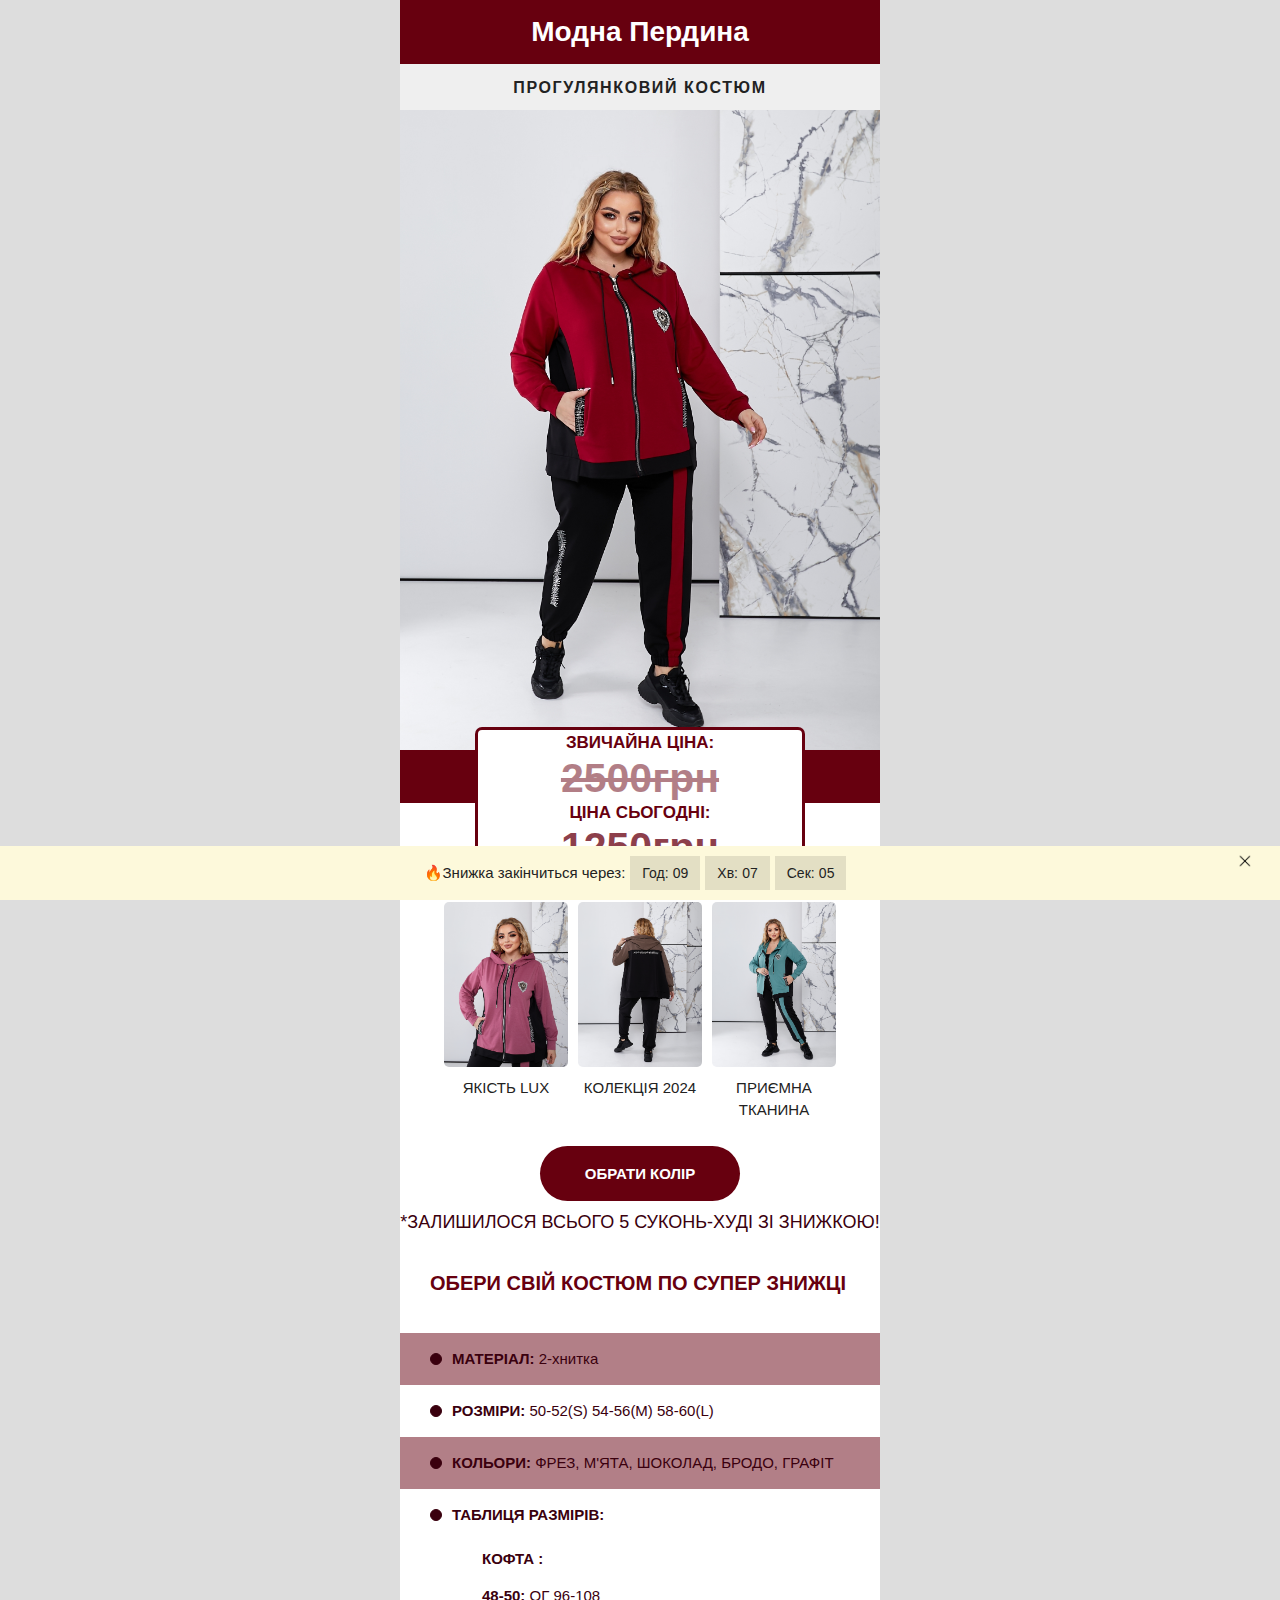
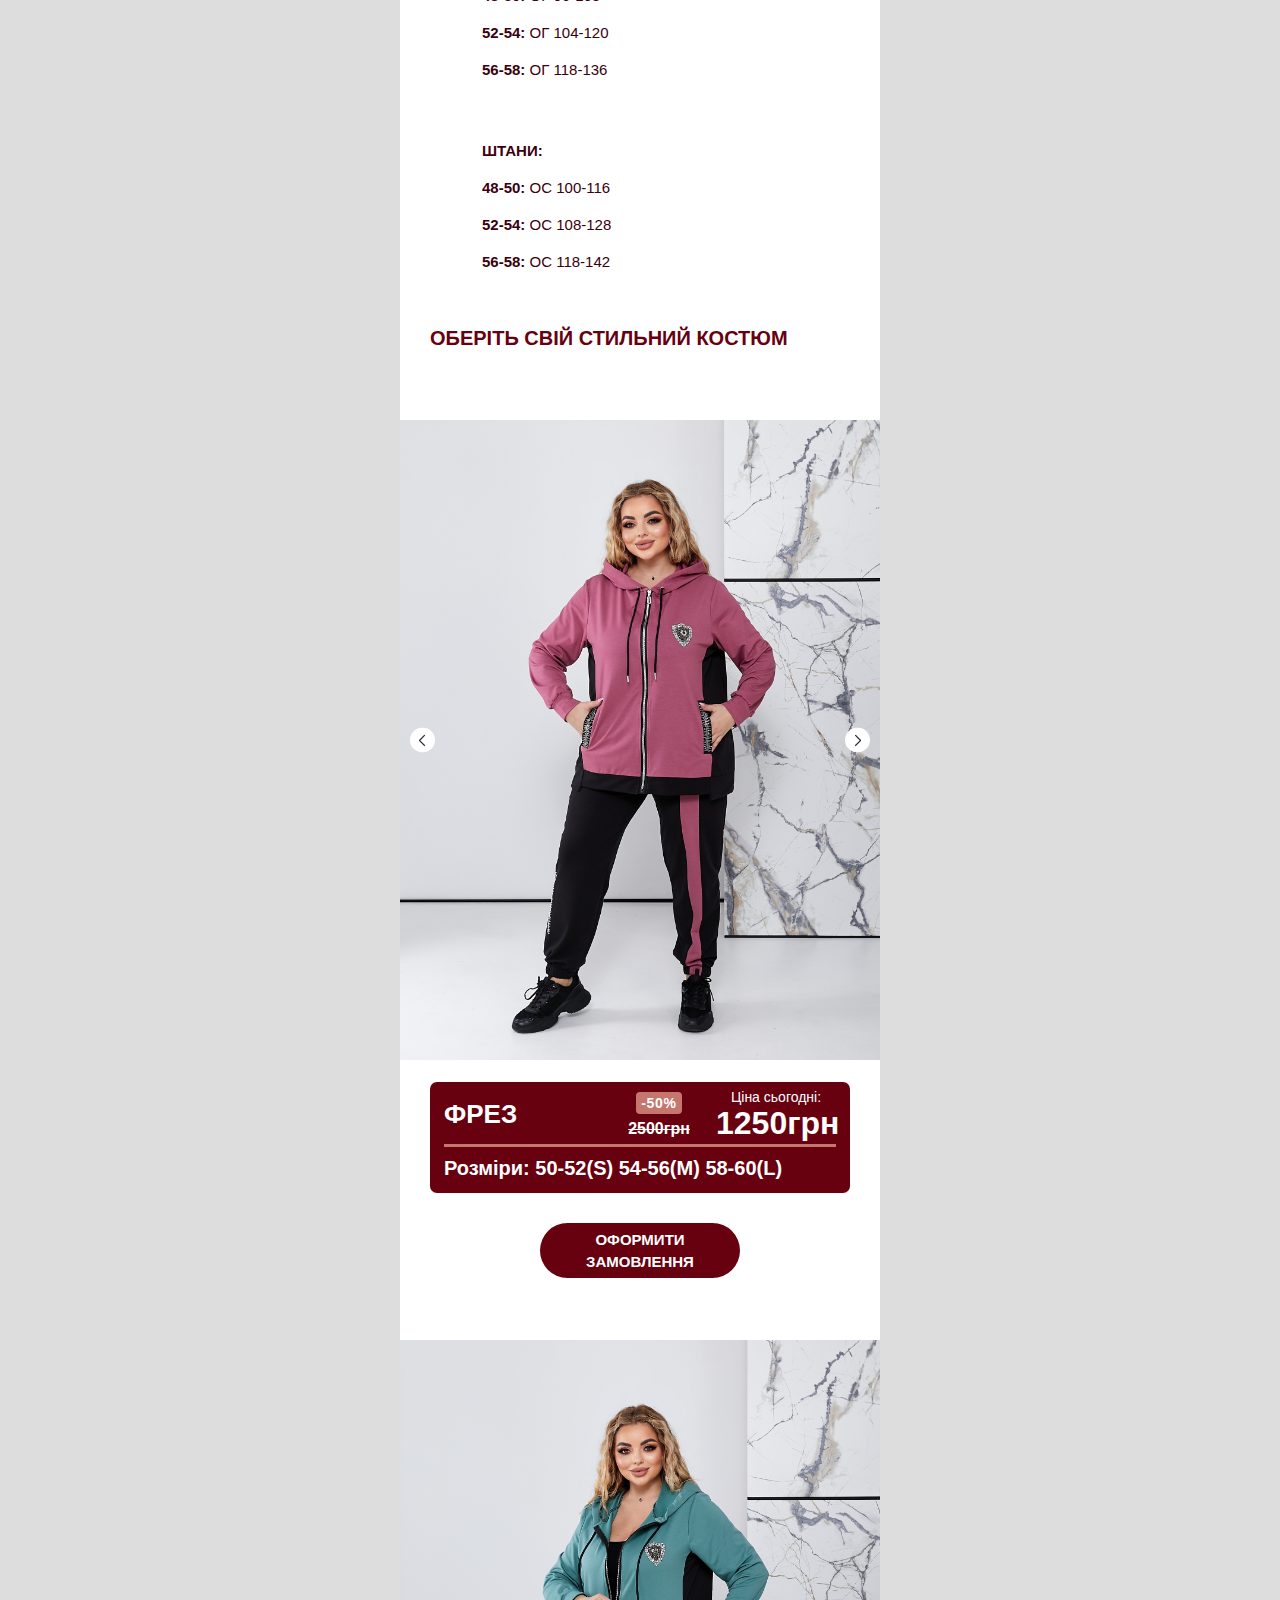
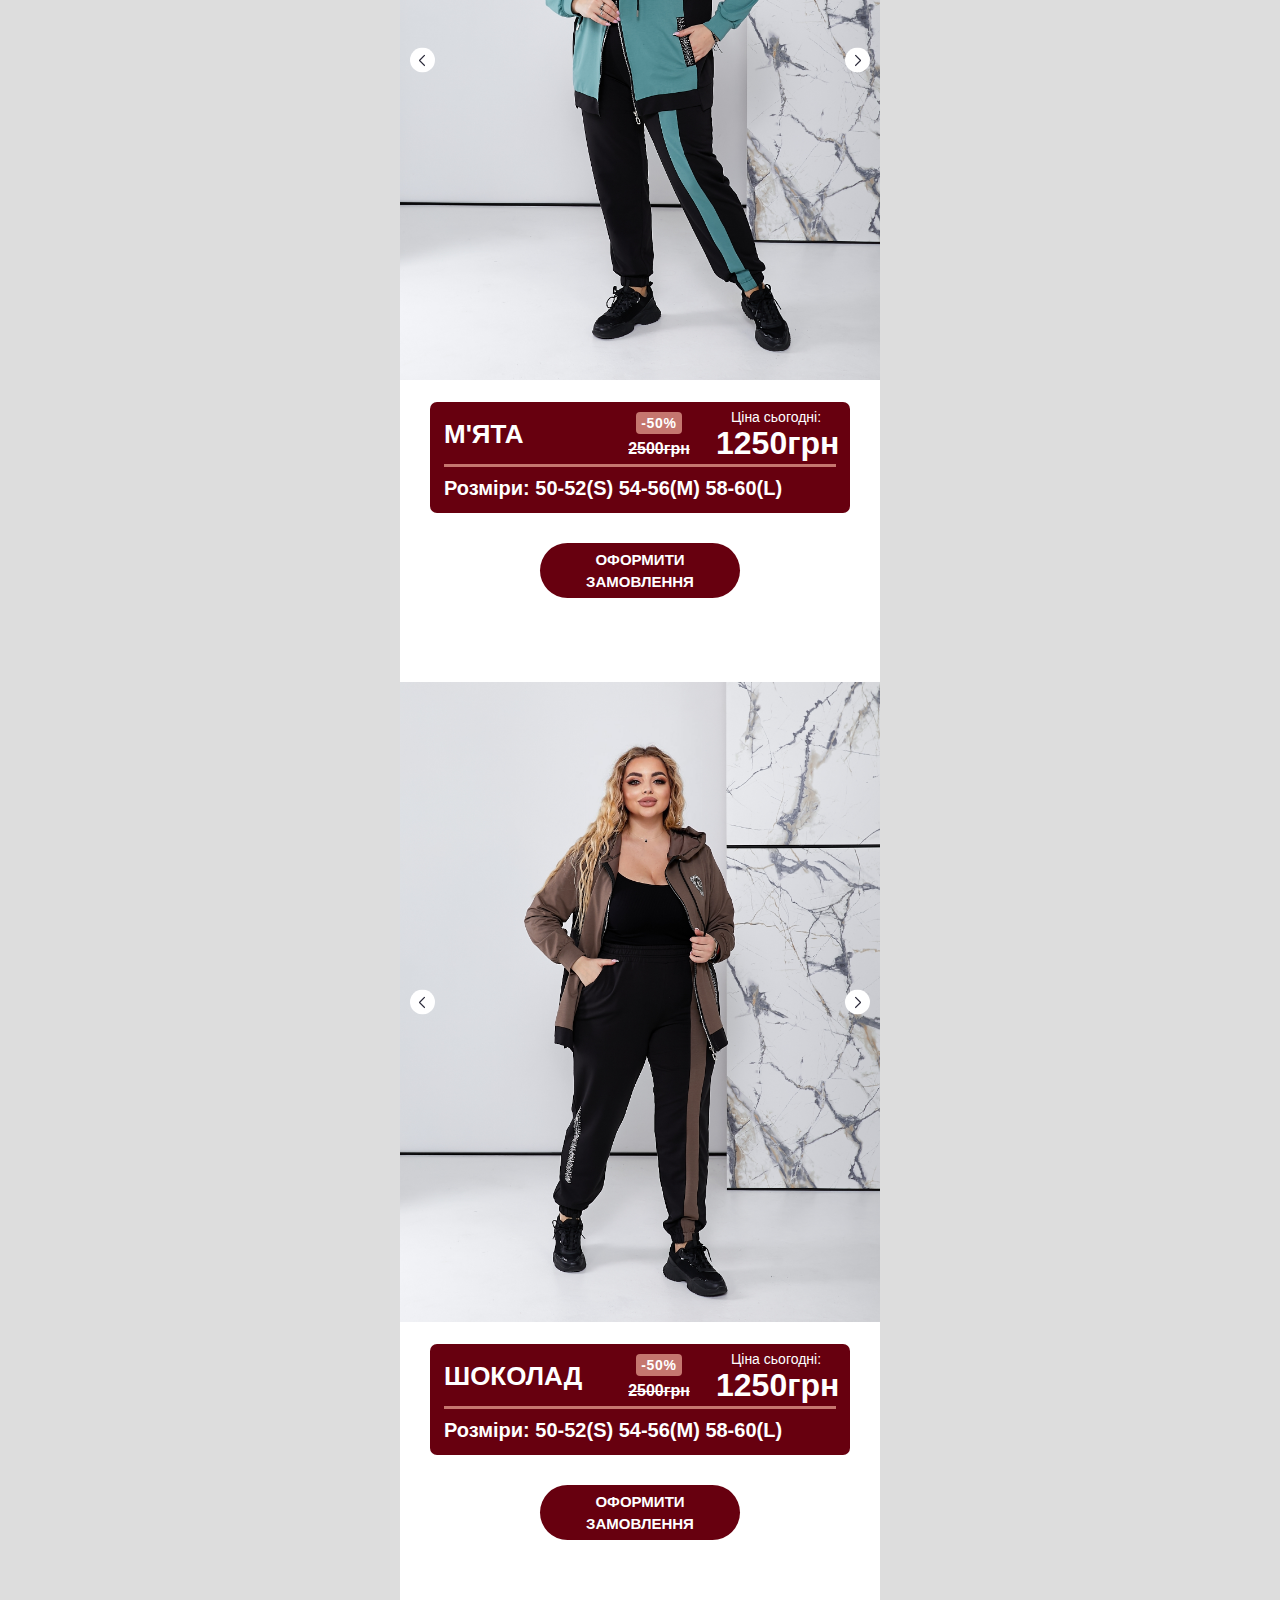
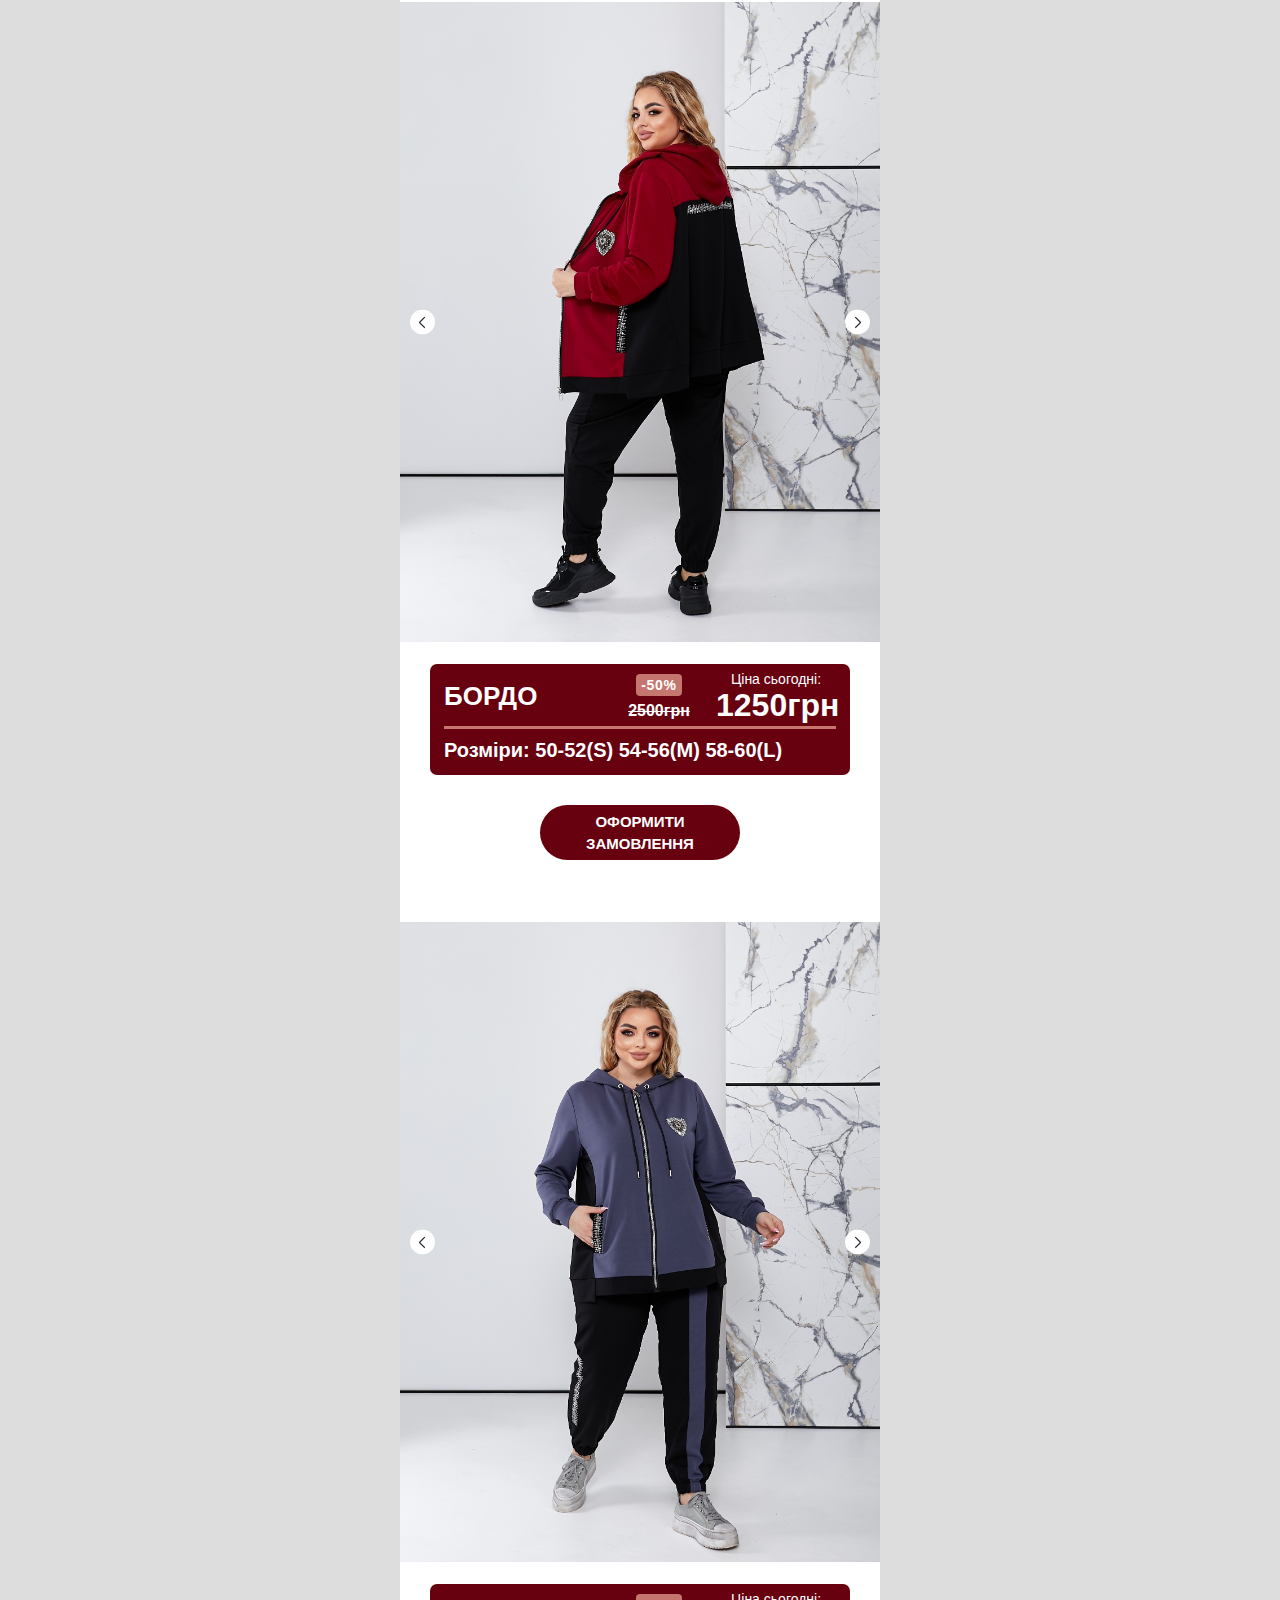
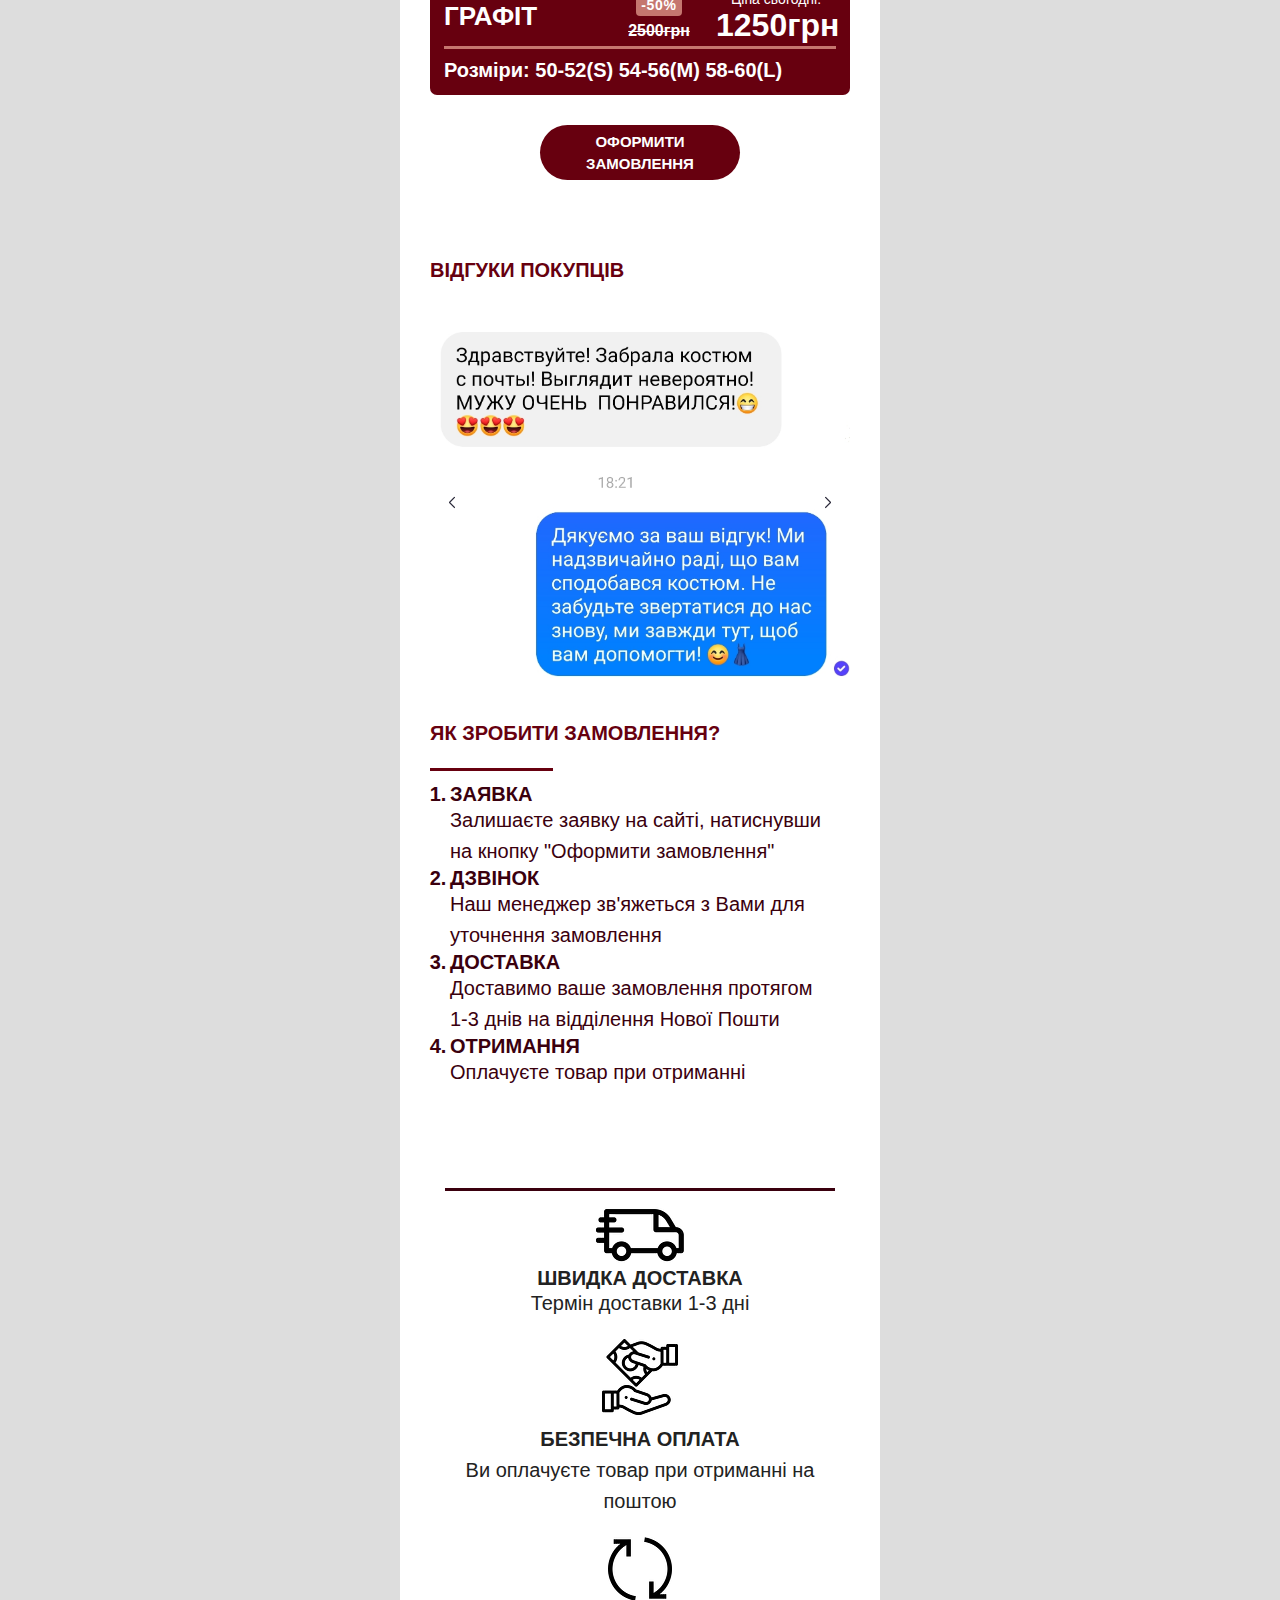
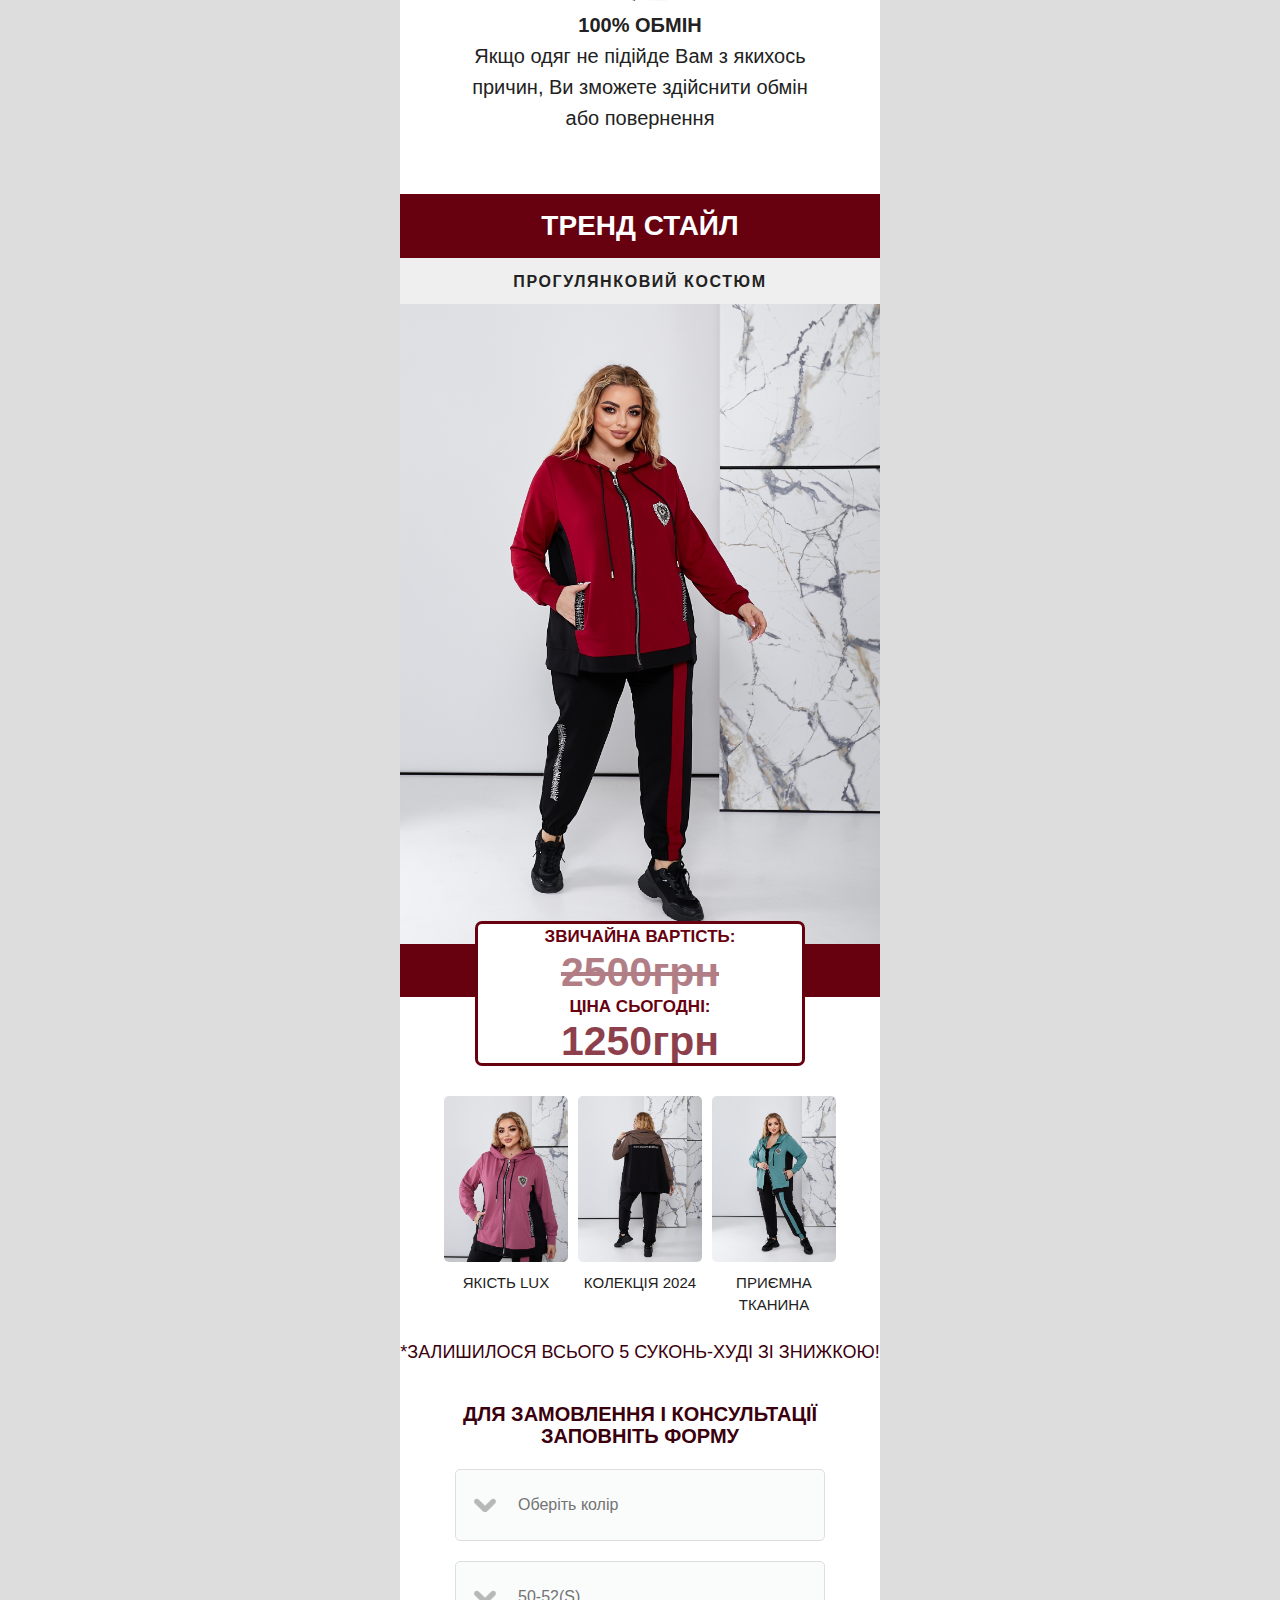
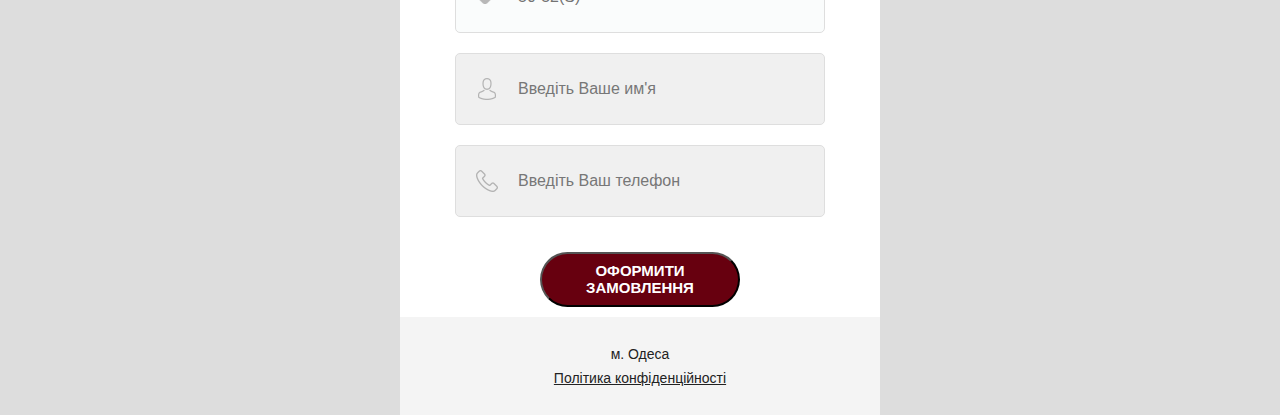
==== commit 1a6a860c: "Update timer, Add Advantages section" ====
--- a/index.html
+++ b/index.html
@@ -46,17 +46,36 @@
     <script src="chrome-extension://mooikfkahbdckldjjndioackbalphokd/assets/prompt.js"></script>
 </head>
 <body>
+<div class="timer_block clearfix"><p>
+    🔥Знижка закінчиться через:</p>
+    <div class="timer clearfix">
+        <div class="timer_item">
+            <span class="text">Год:</span>
+            <span class="count hours"></span>
+        </div>
+        <div class="timer_item">
+            <span class="text">Хв:</span>
+            <span class="count minutes"></span>
+
+        </div>
+        <div class="timer_item">
+            <span class="text">Сек:</span>
+            <span class="count seconds"></span>
+        </div>
+    </div>
+    <div id="timerCloseButton" class="closeButton"><img src="img/closeIcon_.png"></div>
+</div>
 <div class="main_wrapper">
 
 
+
     <header class="offer_section offer3">
 
-        <h1 class="main_title">Модна Перлина!</h1>
+        <h1 class="main_title">Модна  Пердина</h1>
 
 
         <div class="info_block">
             <p class="subtitle">ПРОГУЛЯНКОВИЙ КОСТЮМ</p>
-            <div class="discount"><b>50% знижка</b></div>
 
 
             <img src="img/burgundy_2.jpg" alt="">
@@ -94,26 +113,9 @@
             </div>
         </div>
 
-        <div class="timer_block clearfix"><p>Пропозиція діє:</p>
-            <div class="timer clearfix">
-                <div class="timer_item">
-                    <div class="count hours"></div>
-                    <div class="text">годин</div>
-                </div>
-                <div class="timer_item">
-                    <div class="count minutes"></div>
-                    <div class="text">хвилин</div>
-                </div>
-                <div class="timer_item">
-                    <div class="count seconds"></div>
-                    <div class="text">секунд</div>
-                </div>
-            </div>
-        </div>
-
         <a href="#cat" class="button">Обрати колір</a>
 
-
+        <div class="productLeft">*ЗАЛИШИЛОСЯ ВСЬОГО 5 СУКОНЬ-ХУДІ ЗІ ЗНИЖКОЮ!</div>
     </header>
 
 
@@ -299,38 +301,6 @@
             <a href="#order_form" rel="2" class="button zakaz">Оформити замовлення</a>
         </div>
 
-        <section class="description_section">
-            <h2 class="title"><span>Таблиця розмірів </span> жіночого одягу</h2>
-
-            <p><b>Обхват грудей. </b>Оберніть сантиметр навколо самої об'ємної і виступаючої частини грудей, наполовину вдихніть і зафіксуйте обсяг.</p>
-            <p><b>Обхват талії. </b>Оберніть сантиметр навколо найтоншої частини талії, вимірюйте на порозі вдоху повітря. Не втягуйте і не надувайте живіт під час вимірювання.</p>
-            <p><b>Обхват стегон. </b>Вимірюється по най об'ємнішій частині сідниць.</p>
-            <p><b>Довжина рукава від горловини : </b> 72 см</p>
-            <p><b>Довжина кофти : </b>63см</p>
-            <p><b>Довжина штанів: </b>100 см</p>
-
-
-
-            <h2 class="title"><span>ТАБЛИЦЯ РАЗМІРІВ:</span></h2>
-            <p><b>КОФТА :</b></p>
-            <p><b>48-50: </b>ОГ 96-108</p>
-            <p><b>52-54: </b>ОГ 104-120</p>
-            <p><b>56-58: </b>ОГ 118-136</p>
-
-
-
-
-
-            <br>
-            <br>
-            <p><b>ШТАНИ:</b></p>
-            <p><b>48-50: </b>ОС 100-116</p>
-            <p><b>52-54: </b>ОС 108-128</p>
-            <p><b>56-58: </b>ОС 118-142</p>
-
-
-
-        </section>
 
 
         <section class="reviews3_section">
@@ -394,6 +364,25 @@
     </ol>
 
 
+    <div class="section-advantages">
+        <div class="advantage">
+            <img src="img/1670965.webp">
+            <p>ШВИДКА ДОСТАВКА</p>
+            <span>Термін доставки 1-3 дні</span>
+        </div>
+        <div class="advantage">
+            <img src="img/1019709.webp">
+            <p>БЕЗПЕЧНА ОПЛАТА</p>
+            <span>Ви оплачуєте товар при отриманні на поштою</span>
+        </div>
+        <div class="advantage">
+            <img src="img/142007.webp">
+            <p>100% ОБМІН</p>
+            <span>Якщо одяг не підійде Вам з якихось причин, Ви зможете здійснити обмін або повернення</span>
+        </div>
+    </div>
+
+
     <!-- order 3 -->
     <section class="offer_section offer3 order">
         <h1 class="main_title">ТРЕНД СТАЙЛ</h1>
@@ -401,8 +390,6 @@
 
         <div class="info_block">
             <p class="subtitle"> ПРОГУЛЯНКОВИЙ КОСТЮМ</p>
-
-            <div class="discount"><b>50% знижка</b></div>
 
 
             <img src="img/burgundy_2.jpg" alt=""></div>
@@ -437,28 +424,11 @@
 
                 <p>ПРИЄМНА ТКАНИНА</p>
             </div>
-        </div>
-
-        <div class="timer_block clearfix"><p>Пропозиція діє:</p>
-
-            <div class="timer clearfix">
-                <div class="timer_item">
-
-                    <div class="count hours"></div>
-                    <div class="text">годин</div>
-                </div>
-                <div class="timer_item">
-                    <div class="count minutes"></div>
-                    <div class="text">хвилин</div>
-                </div>
-                <div class="timer_item">
-                    <div class="count seconds"></div>
-                    <div class="text">секунд</div>
-                </div>
-            </div>
-        </div>
-
-        <p align="center">Для замовлення і консультації заповніть форму</p>
+
+
+        </div>
+        <div class="productLeft">*ЗАЛИШИЛОСЯ ВСЬОГО 5 СУКОНЬ-ХУДІ ЗІ ЗНИЖКОЮ!</div>
+        <div class="formTitle">Для замовлення і консультації заповніть форму</div>
         <br>
         <form id="order_form" class="order_form">
 
@@ -479,7 +449,8 @@
 
             <input id="userName" class="field" type="text" name="name" placeholder="Введіть Ваше им'я" required="">
             <input id="phoneNumber" class="field" type="tel" name="phone" placeholder="Введіть Ваш телефон" required="">
-            <input type="hidden" value="270" name="sekunda" id="sekunda">
+            <input type="hidden" value="ПРОГУЛЯНКОВИЙ КОСТЮМ" name="ПРОГУЛЯНКОВИЙ КОСТЮМ" id="productName">
+            <input type="hidden" value="" name="sekunda" id="sekunda">
             <button class="button" type="submit">Оформити замовлення</button>
         </form>
 
@@ -554,15 +525,7 @@
 }
 
 setInterval(timeDisp, 1000);</script>
-<script>
-    $('.reviews_list').slick({
-        dots: true,
-        arrows: false,
-        autoplay: true,
-        autoplaySpeed: 5000,
-    });
-
-</script>
+
 
 
 </body>
--- a/css/styles8ca58.css
+++ b/css/styles8ca58.css
@@ -409,80 +409,56 @@
     border-radius: 5px
 }
 
-.offer_section .timer_block {
-    margin: 0 0 35px;
-    padding: 20px;
-    text-transform: uppercase;
-    text-align: center
-}
-
-.offer_section.order .timer_block {
-    margin: 0 0 25px
-}
-
-
-
-.offer_section.offer3 .timer_block {
-    border-top: 1px dashed rgba(0,0,0,0.1);
-    border-bottom: 1px dashed rgba(0,0,0,0.1);
-    background: #f4f4f4
-}
-
-.offer_section .timer_block p {
-    margin: 0 0 15px;
-    font-size: 16px;
+.productLeft{
+    margin: 0 auto ;
+    text-align: center;
+    font-size: 18px;
+    color: #3a000e;
+}
+
+.timer_block {
+    display: flex;
+    justify-content: center;
+    align-items: center;
+    position: fixed;
+    bottom: 0;
+    width: 100vw;
+    padding: 10px;
+    text-align: center;
+    background-color: #fdf9db;
+    z-index: 100;
+}
+
+.timer_block span {
+
+    font-size: 14px;
     line-height: 16px
 }
 
-.offer_section .timer_block .timer {
-    margin: 0 auto;
-    width: 370px
-}
-
-.offer_section .timer_block .timer_item {
-    float: left;
-    margin: 0 35px 0 0;
-    width: 100px
-}
-
-.offer_section .timer_block .timer_item:last-child {
-    margin: 0
-}
-
-.offer_section .timer_block .count {
-    margin: 0 0 10px;
-    height: 60px
-}
-
-.offer_section .timer_block .count span {
-    display: block;
-    float: left;
-    margin: 0 8px 0 0;
-    width: 46px;
-    height: 60px;
-    background: #c5766f;
-    font-weight: 700;
-    font-size: 36px;
-    line-height: 60px;
-    color: #fff
-}
-
-.offer_section .timer_block .count span:last-child {
-    margin: 0
-}
-
-.offer_section .timer_block .text {
-    font-size: 13px;
-    line-height: 13px
-}
-
-.offer_section .products_count {
-    padding: 25px;
-    font-size: 16px;
-    line-height: 24px;
-    color: #fff;
-    text-align: center
-}
+.timer_block .timer {
+    margin: 0 5px;
+    display: flex;
+    gap: 5px;
+}
+
+ .timer_block .timer_item {
+     text-align: center;
+     padding: 6px 12px;
+     border: 0px solid rgb(248, 246, 246);
+     border-radius: 0px;
+     background-color: rgba(0, 0, 0, 0.1);
+     background-image: initial;
+     width: unset;
+}
+
+.closeButton{
+    position: absolute;
+    width: 30px;
+    top: 0;
+    right: 20px;
+    cursor: pointer;
+}
+
 
 .offer_section.offer3 .products_count {
     color: #222
@@ -539,9 +515,8 @@
 select[name="comment"] {
     display: block;
     width: 370px;
-    border: 1px solid #dedede;
+    border: 1px solid #3a000e;
     height: 72px;
-    background-color: #ebebeb;
     border-radius: 5px;
     -webkit-border-radius: 5px;
     margin: 0 auto 20px;
@@ -2043,3 +2018,40 @@
 .table_women .table_title {
     background: #f273a6
 }
+
+.formTitle{
+    margin: 40px auto 0;
+    text-transform: uppercase;
+    text-align: center;
+    font-size: 20px;
+    font-weight: bold;
+    color: #3a000e;
+    width: 400px;
+}
+
+.section-advantages{
+    border-top: 3px solid #3a000e;
+    width: 390px;
+    margin: 0 auto 60px;
+    text-align: center;
+    font-size: 20px;
+    line-height: 31px;
+}
+
+.advantage{
+    margin: 0 auto 20px;
+    width: 350px;
+}
+
+
+
+.advantage p{
+    font-weight: 700;
+    text-transform: uppercase;
+}
+
+.advantage:nth-child(1) p{
+    margin-top: -10px;
+    margin-bottom: 10px;
+    line-height: 0;
+}
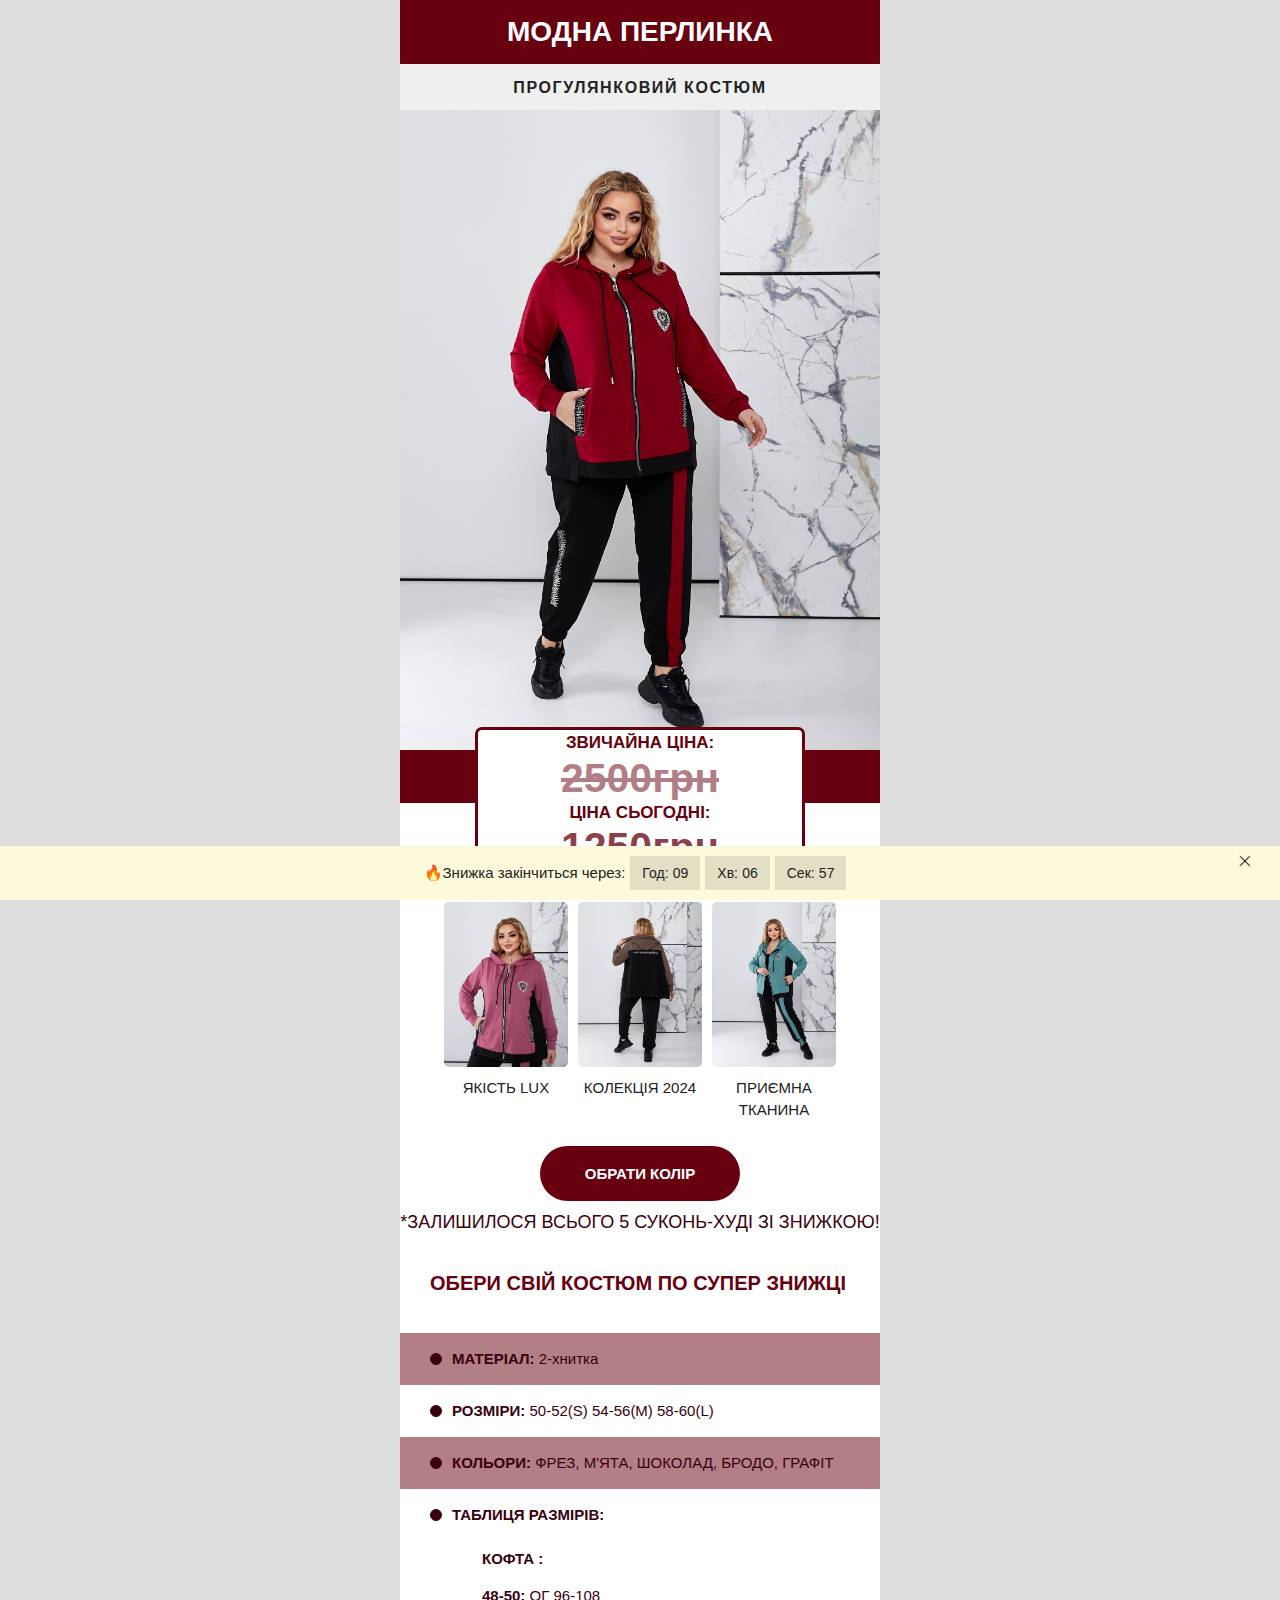
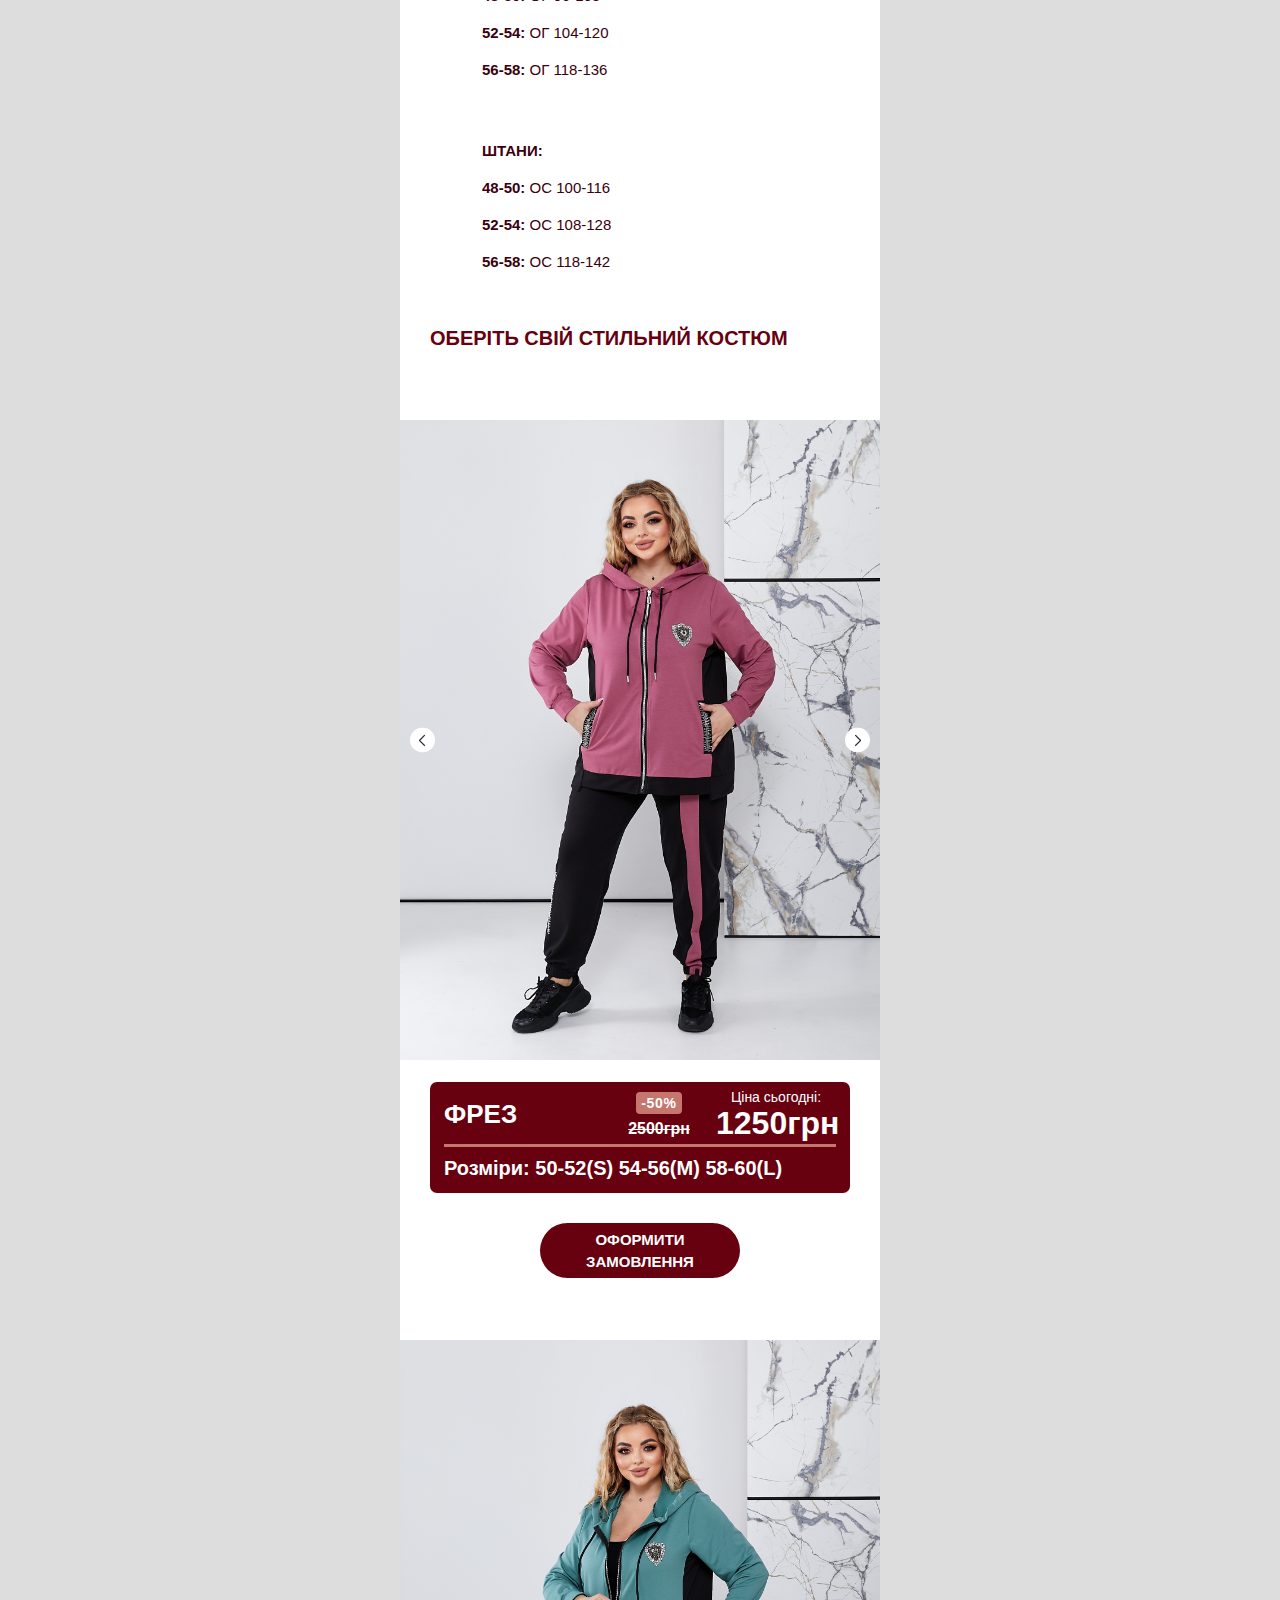
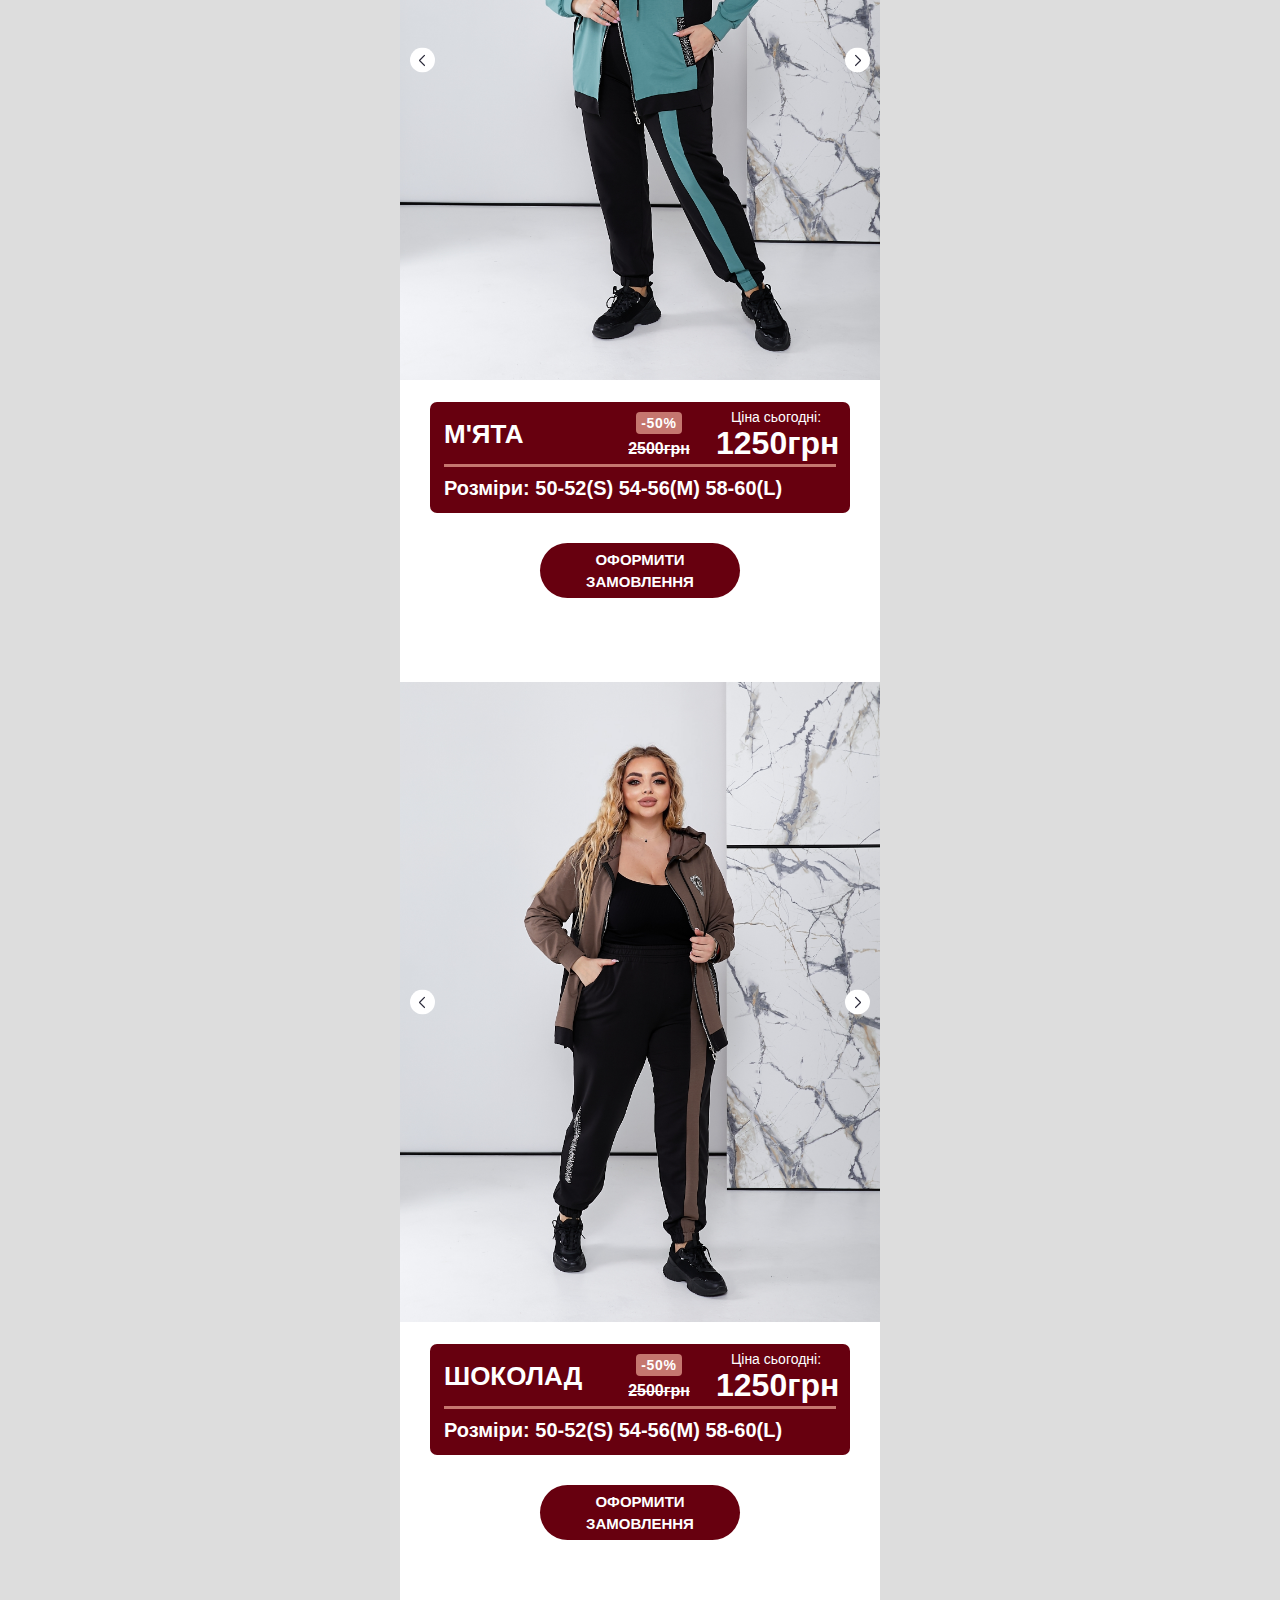
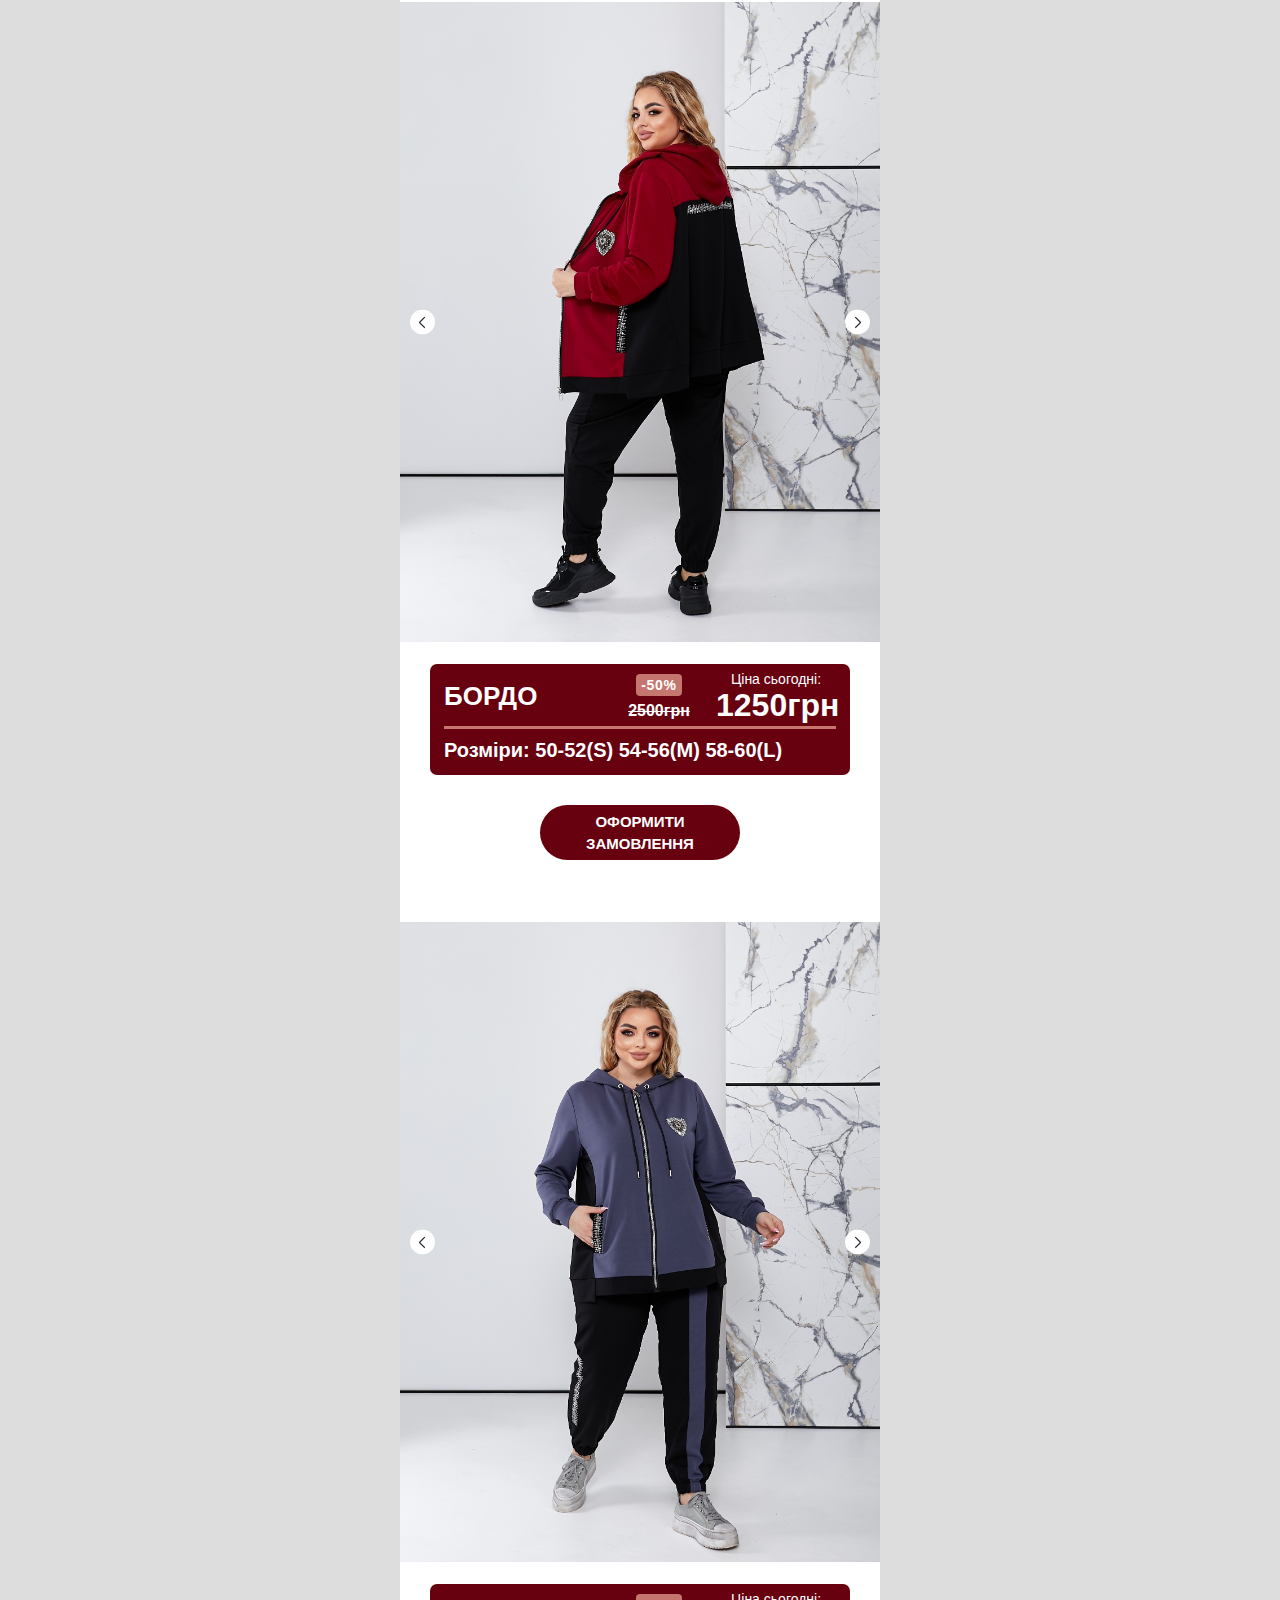
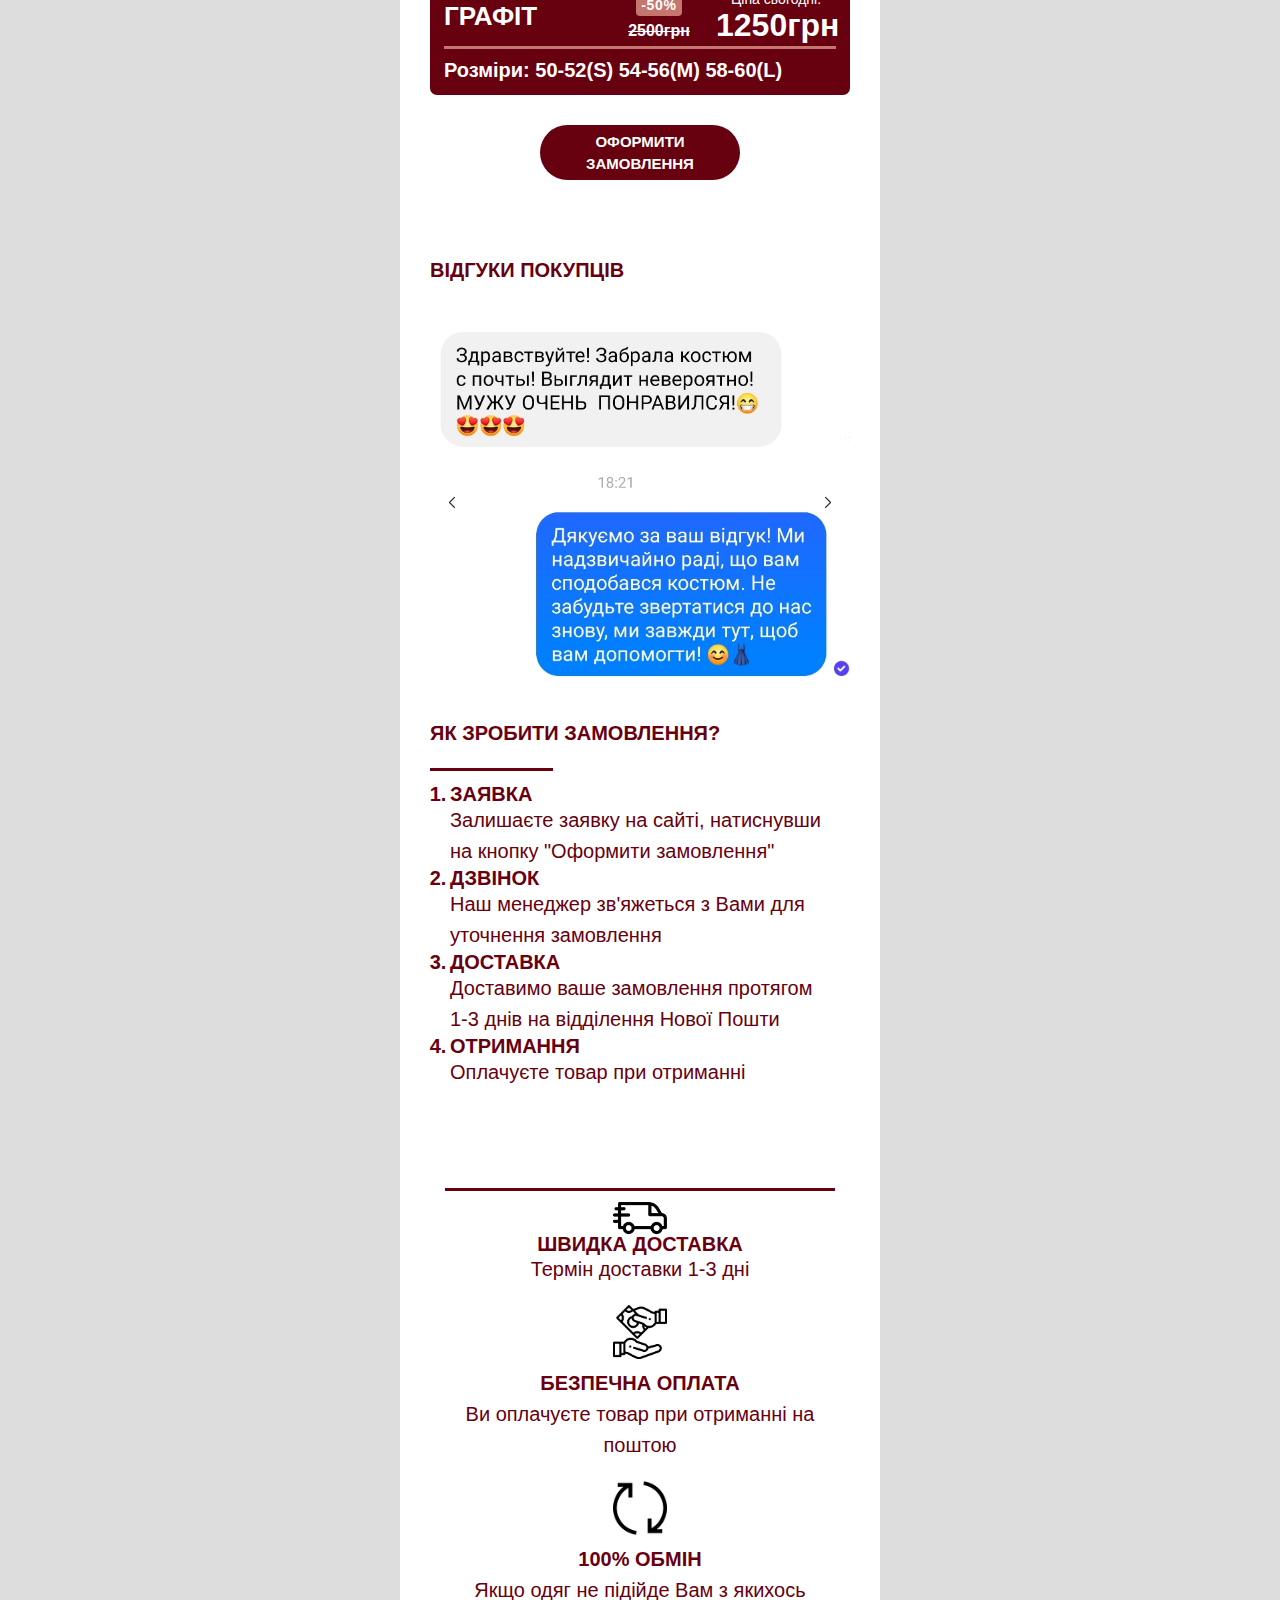
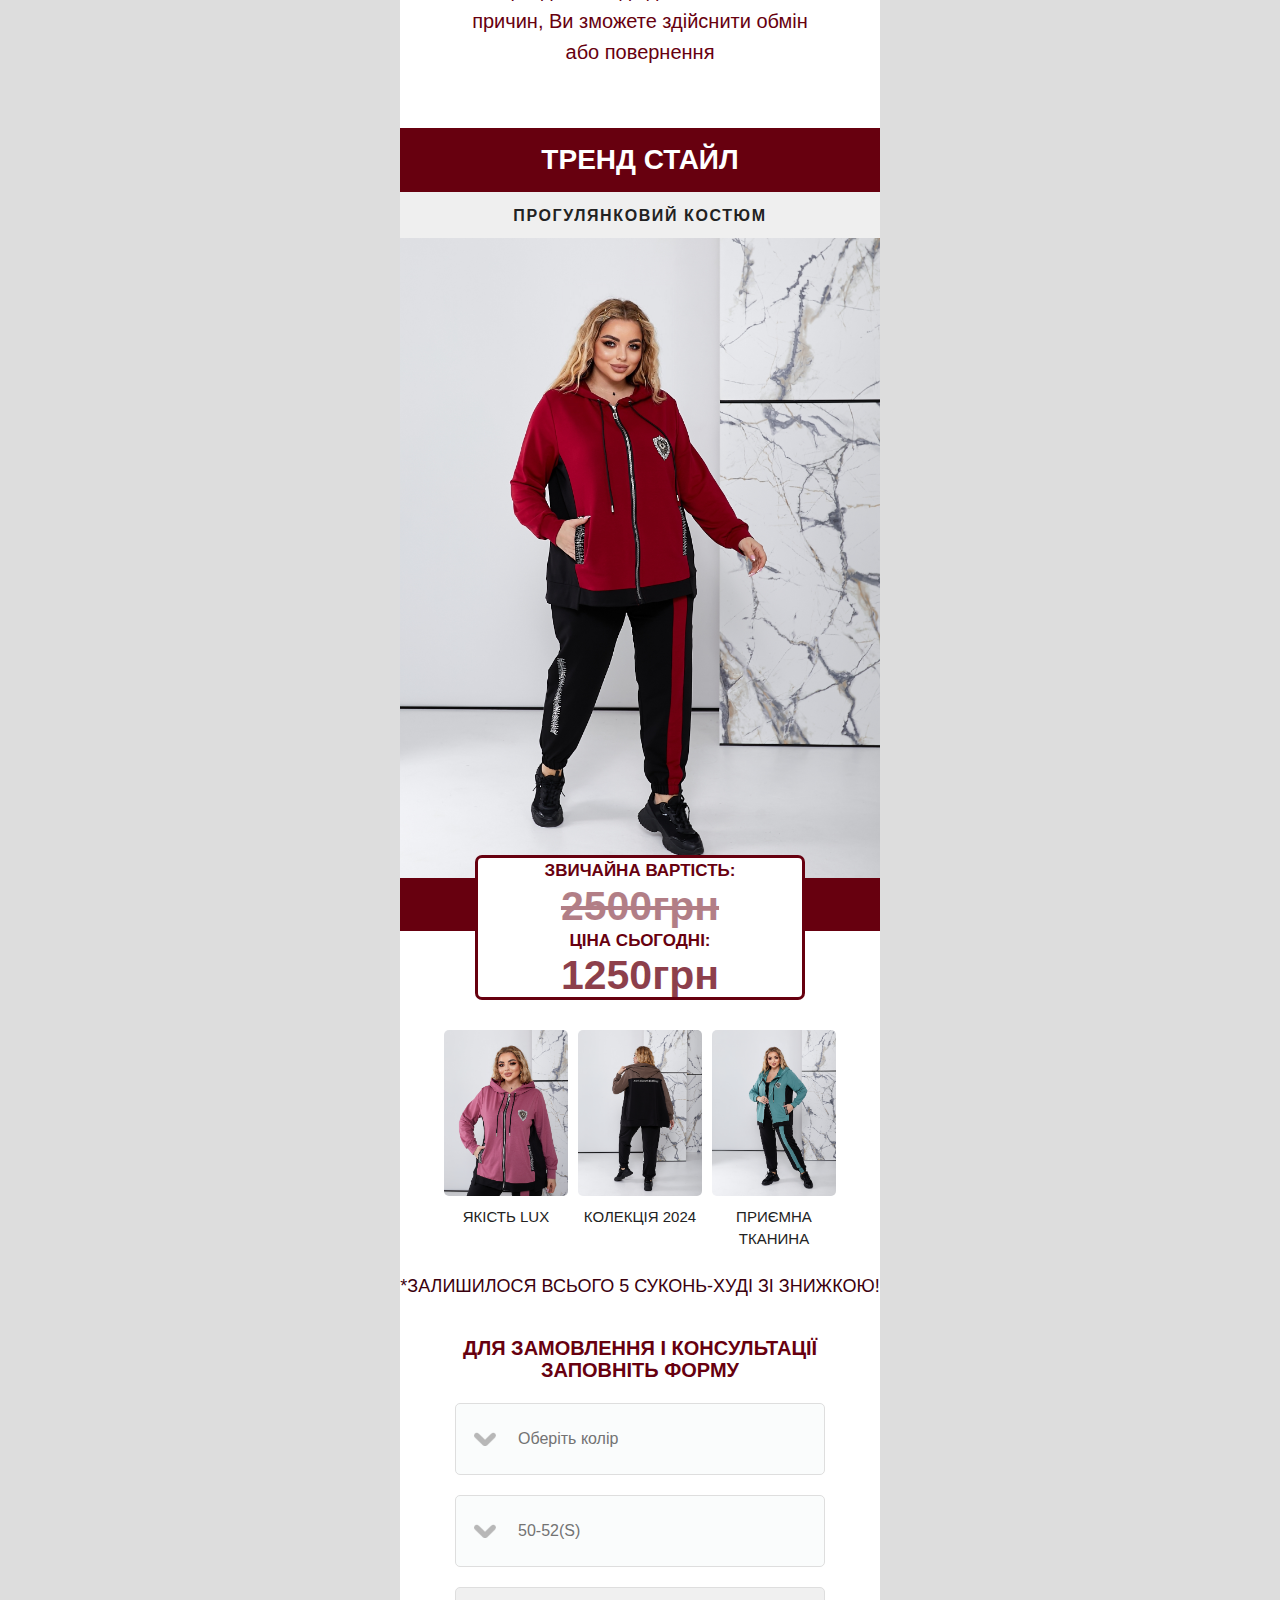
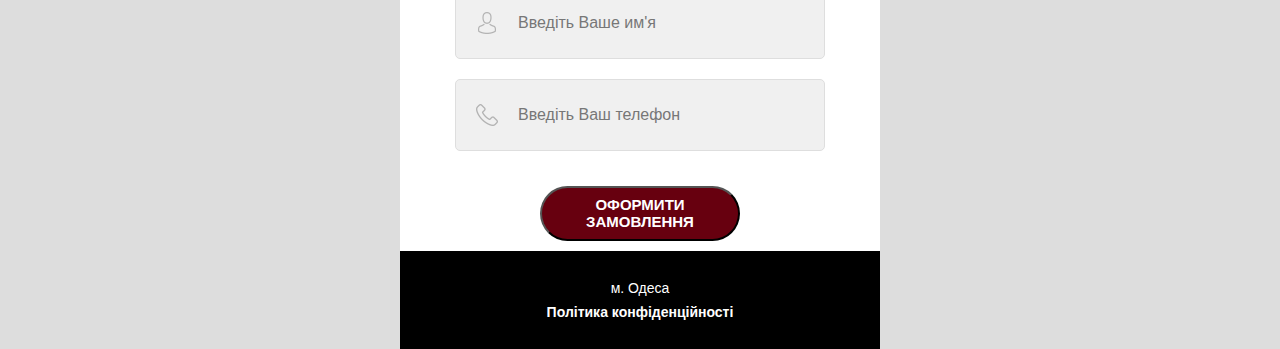
==== commit 74236d71: "Edit title" ====
--- a/index.html
+++ b/index.html
@@ -71,7 +71,7 @@
 
     <header class="offer_section offer3">
 
-        <h1 class="main_title">Модна  Пердина</h1>
+        <h1 class="main_title">Модна Перлинка</h1>
 
 
         <div class="info_block">
--- a/css/styles8ca58.css
+++ b/css/styles8ca58.css
@@ -216,6 +216,7 @@
 
 
 .offer_section .main_title {
+    text-transform: uppercase;
     padding: 10px 20px;
     font-weight: 700;
     font-size: 28px;
@@ -1899,7 +1900,7 @@
     counter-reset: li; /* Устанавливает идентификатор */
     list-style: none; /* Удаляем стандартную нумерацию */
     margin: 0 50px 4em;
-    color: #3a000e;
+    color: #67000f;
 }
 
 .order_steps1:before {
@@ -1936,7 +1937,8 @@
 
 .footer_section {
     padding: 25px 0;
-    background: #f4f4f4;
+    color: white;
+    background: #000;
     font-size: 14px;
     line-height: 24px;
     text-align: center
@@ -1948,7 +1950,9 @@
 }
 
 .footer_section a {
-    color: #222
+    color: white;
+    text-decoration: none;
+    font-weight: bold;
 }
 
 .table .row {
@@ -2025,13 +2029,14 @@
     text-align: center;
     font-size: 20px;
     font-weight: bold;
-    color: #3a000e;
+    color: #67000f;
     width: 400px;
 }
 
 .section-advantages{
-    border-top: 3px solid #3a000e;
+    border-top: 3px solid #67000f;
     width: 390px;
+    color: #67000f;
     margin: 0 auto 60px;
     text-align: center;
     font-size: 20px;
@@ -2044,7 +2049,9 @@
 }
 
 
-
+.advantage img{
+    width: 54px;
+}
 .advantage p{
     font-weight: 700;
     text-transform: uppercase;
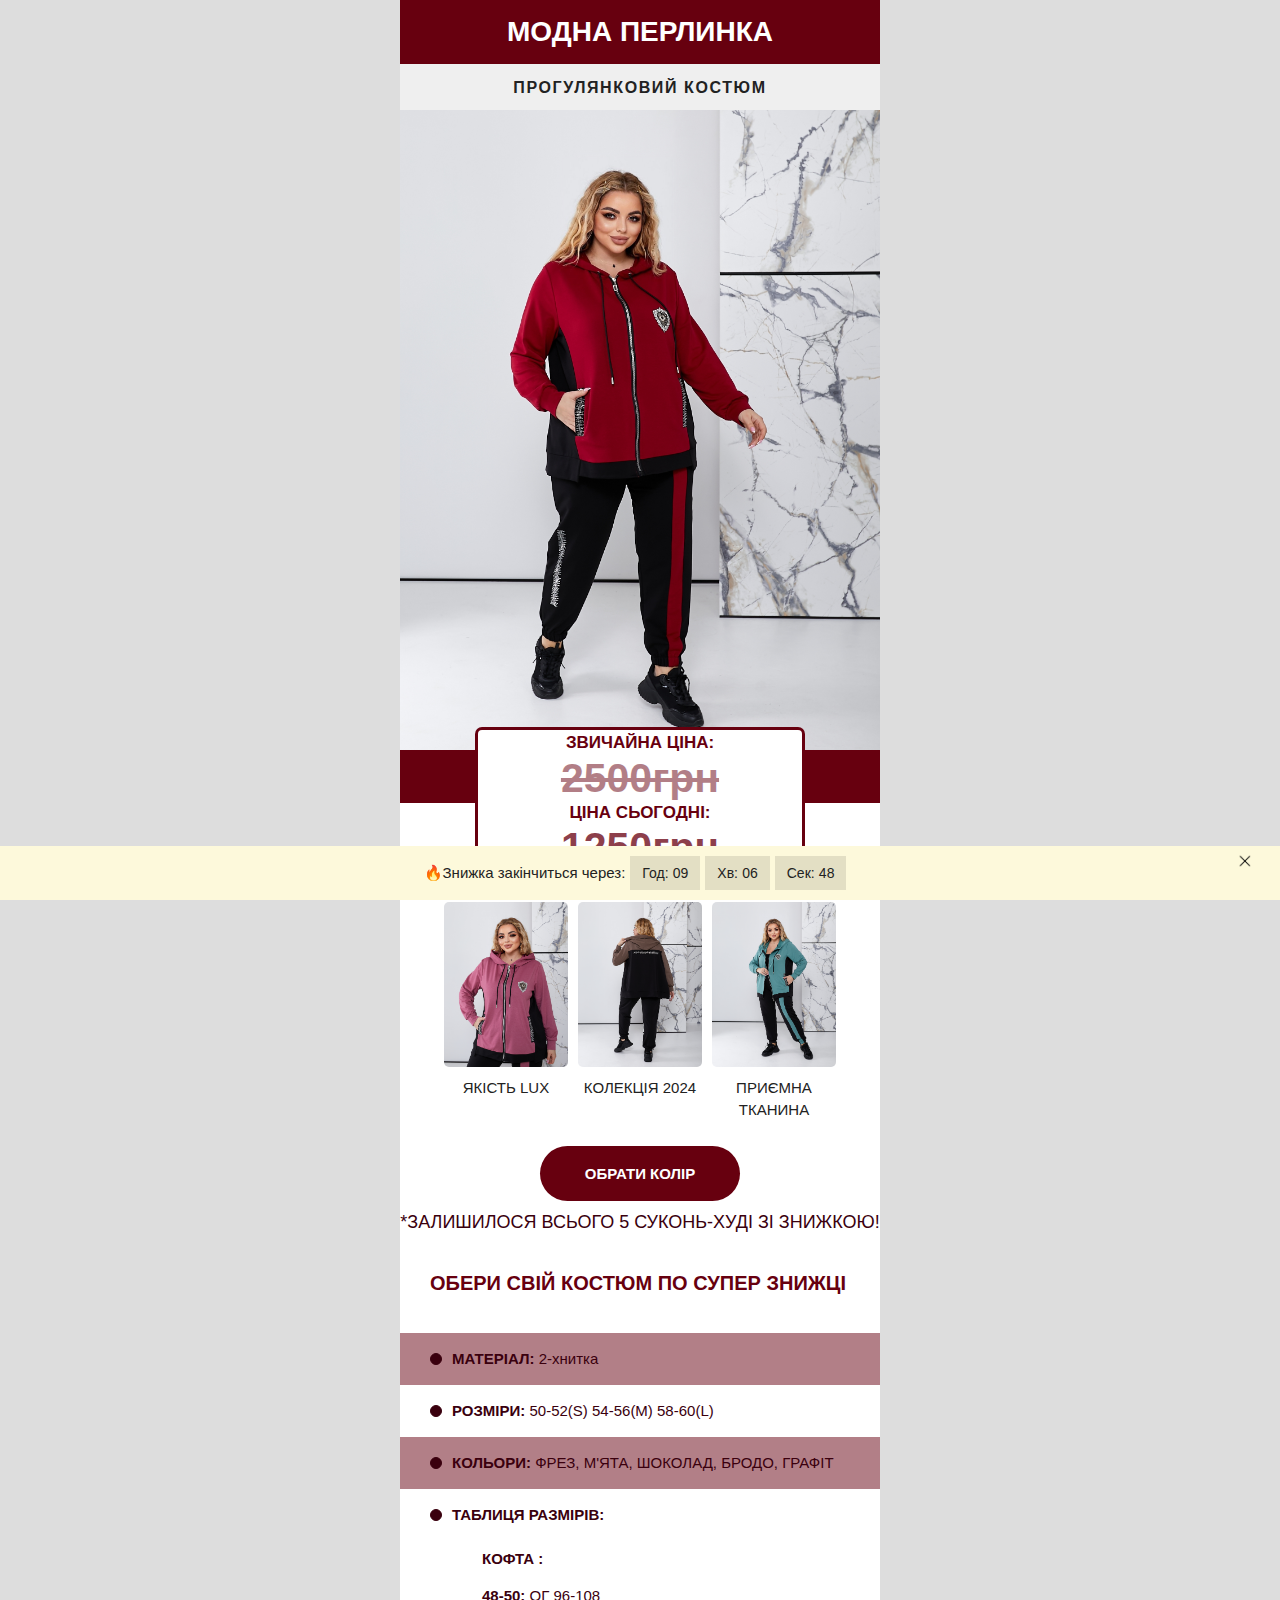
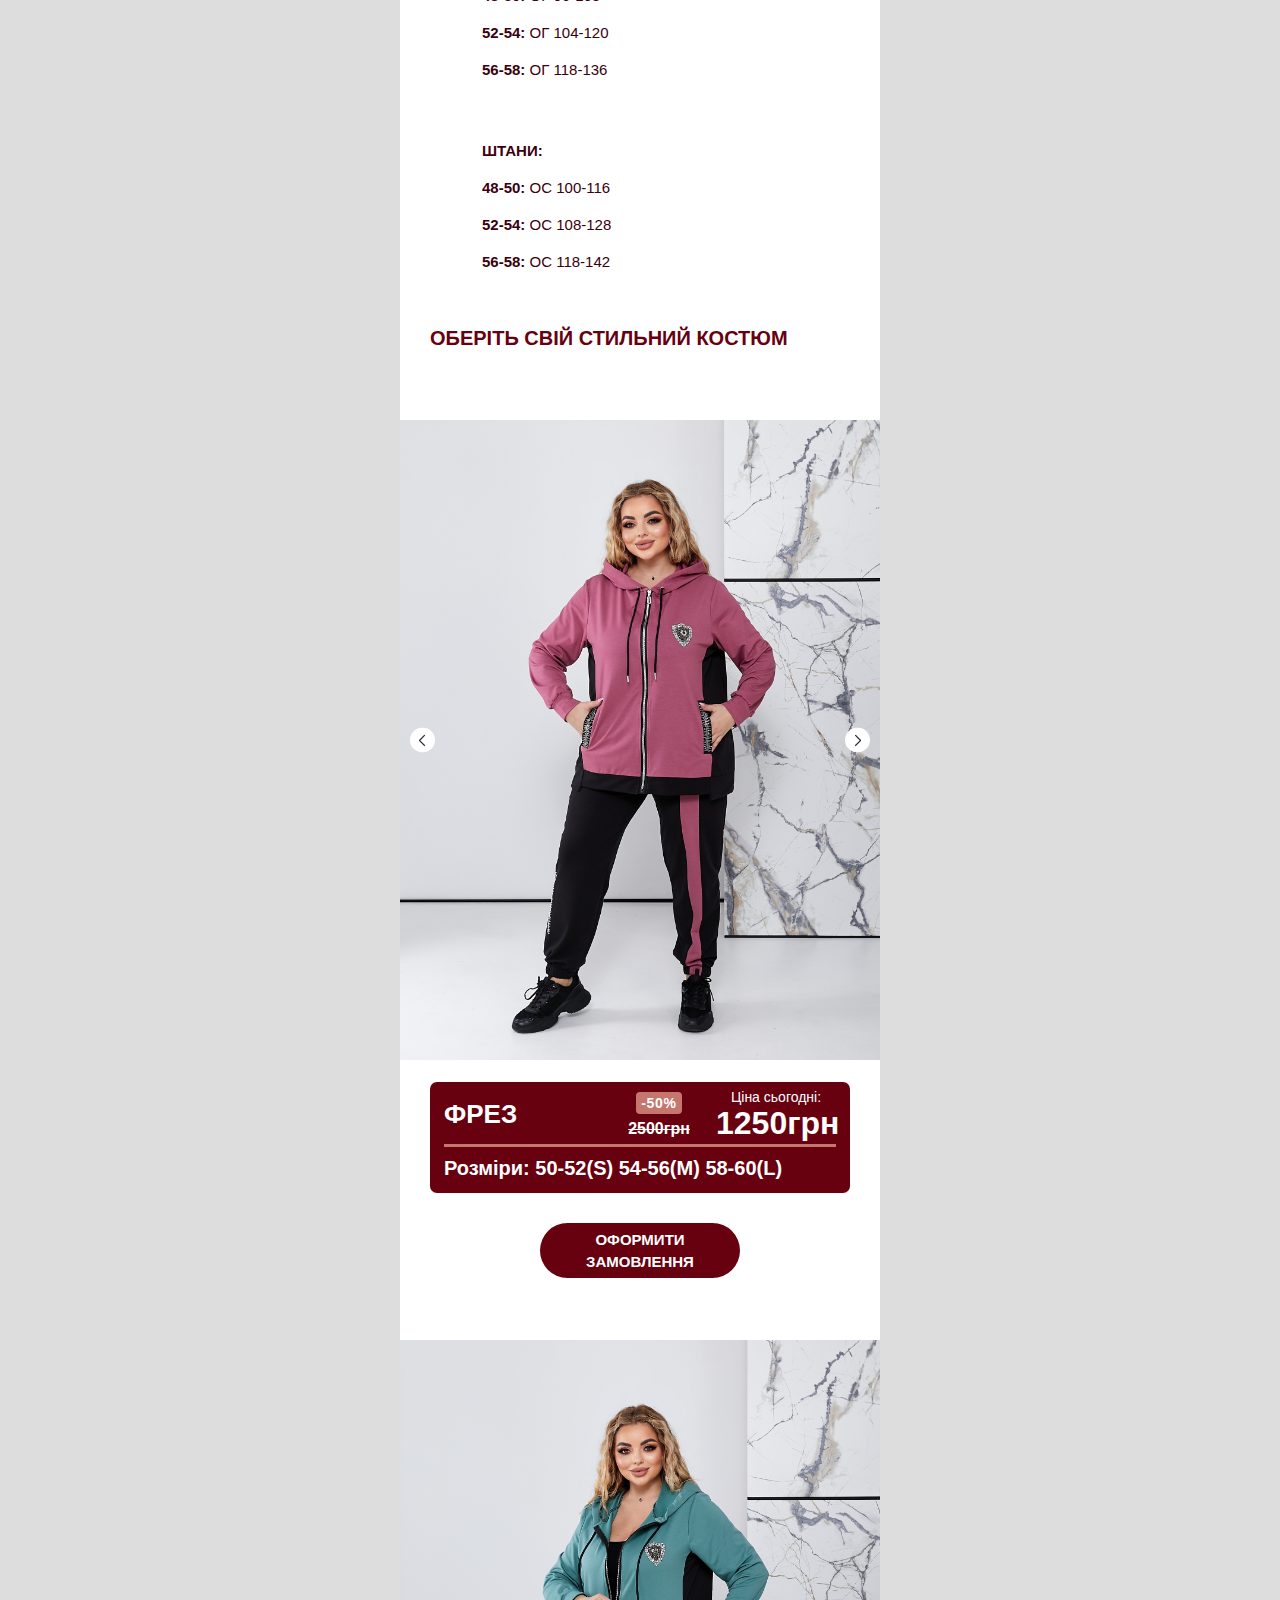
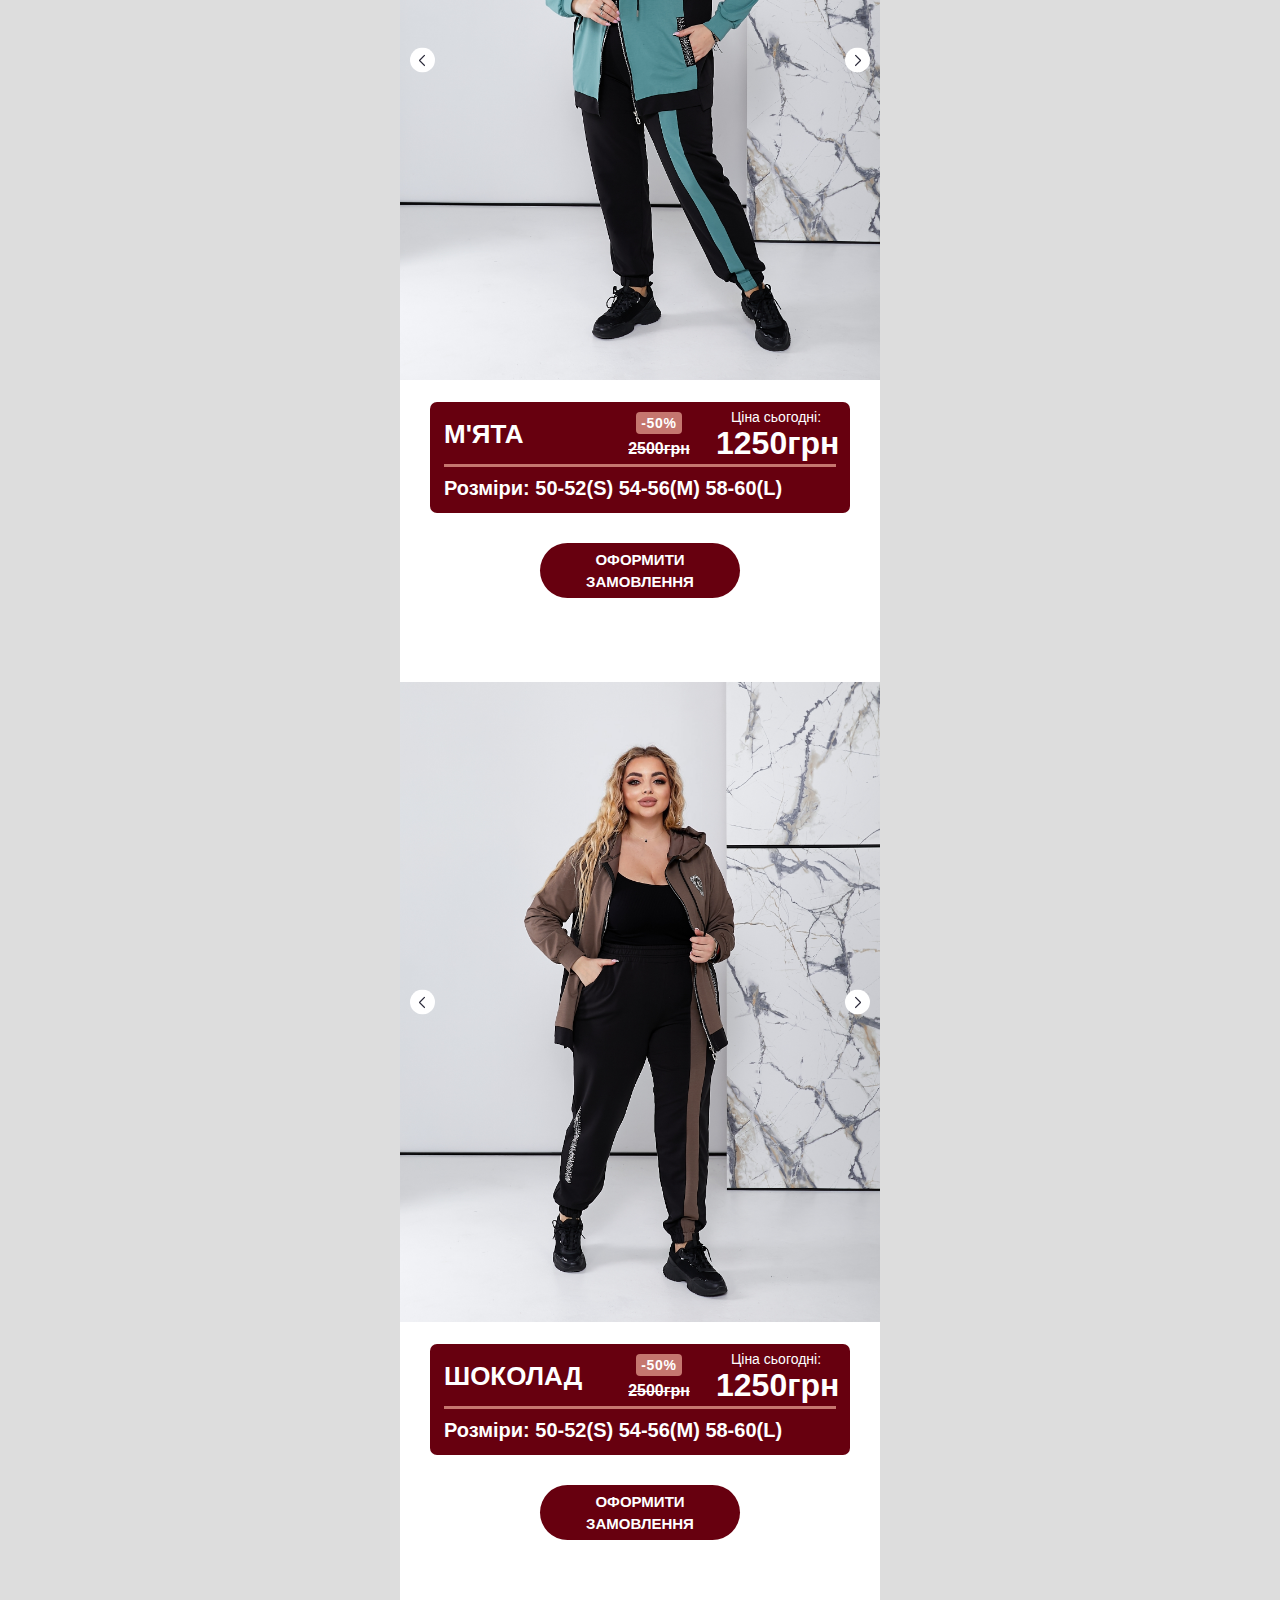
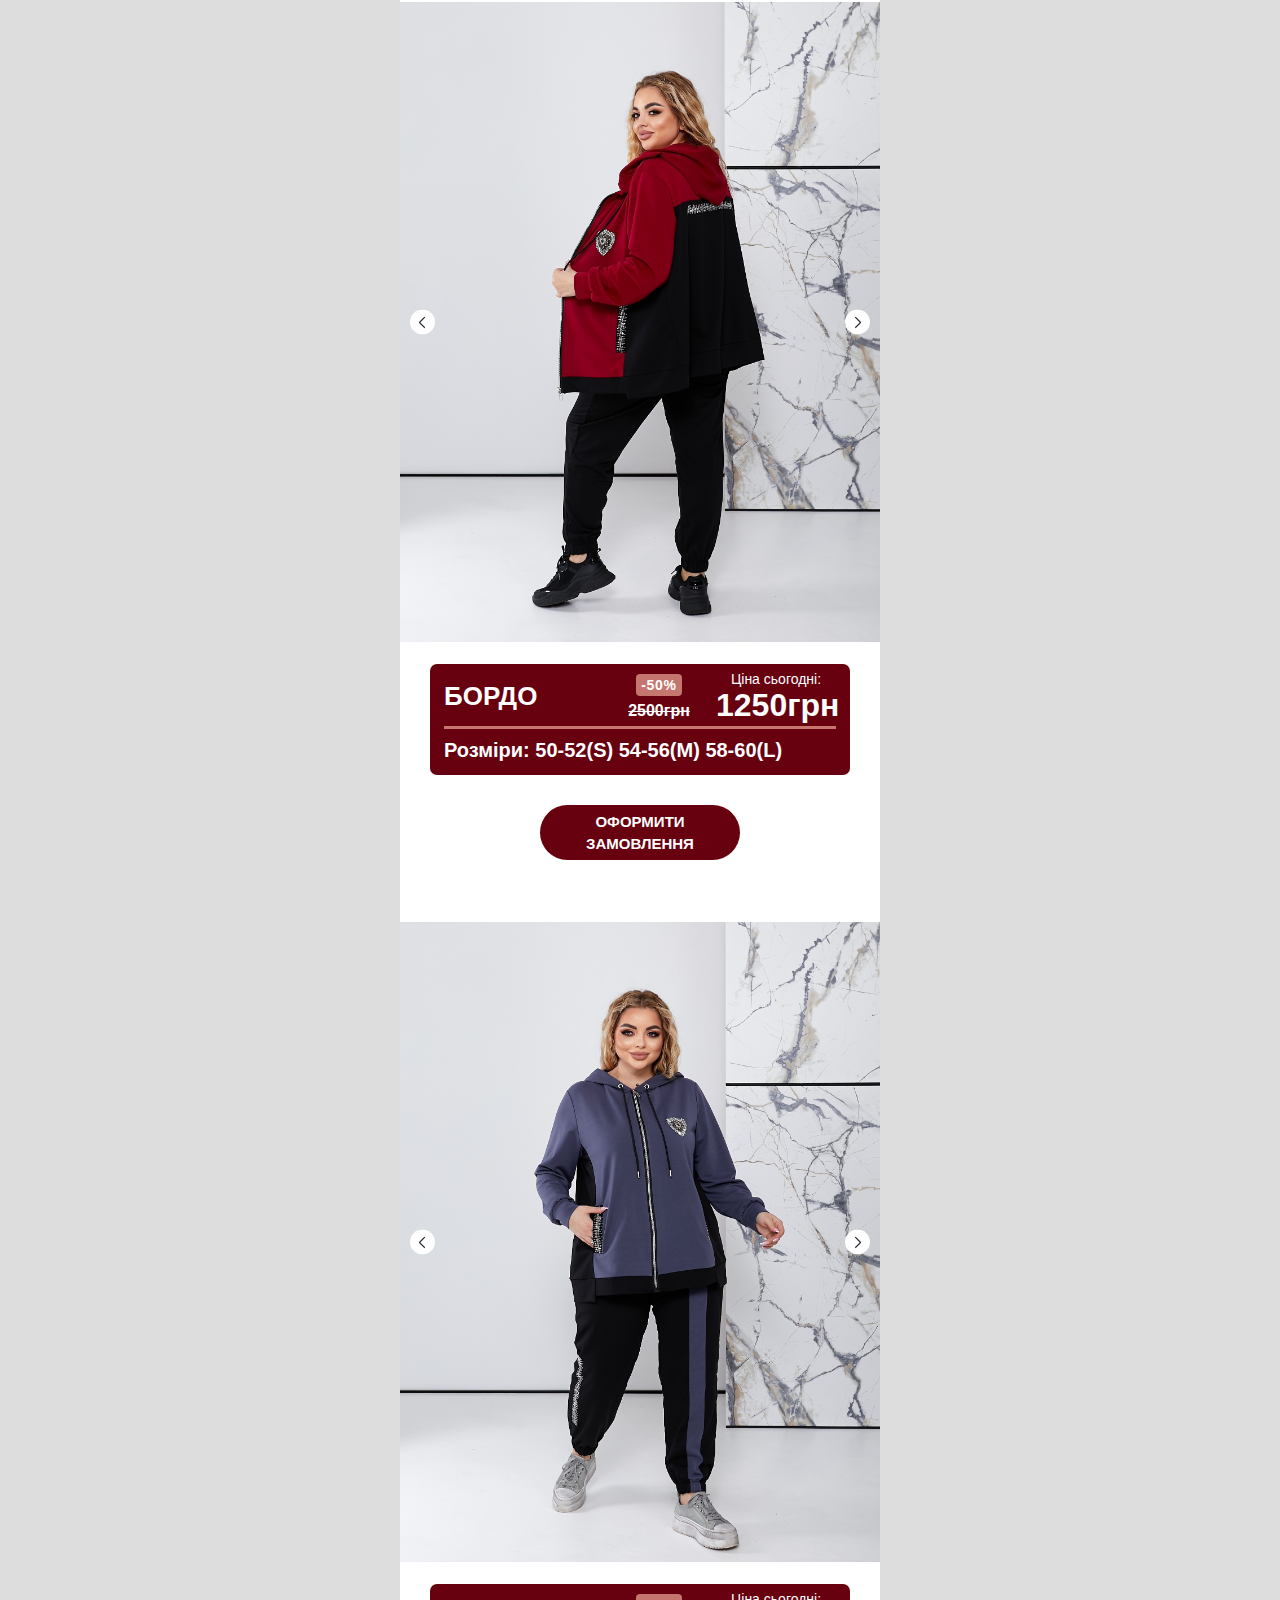
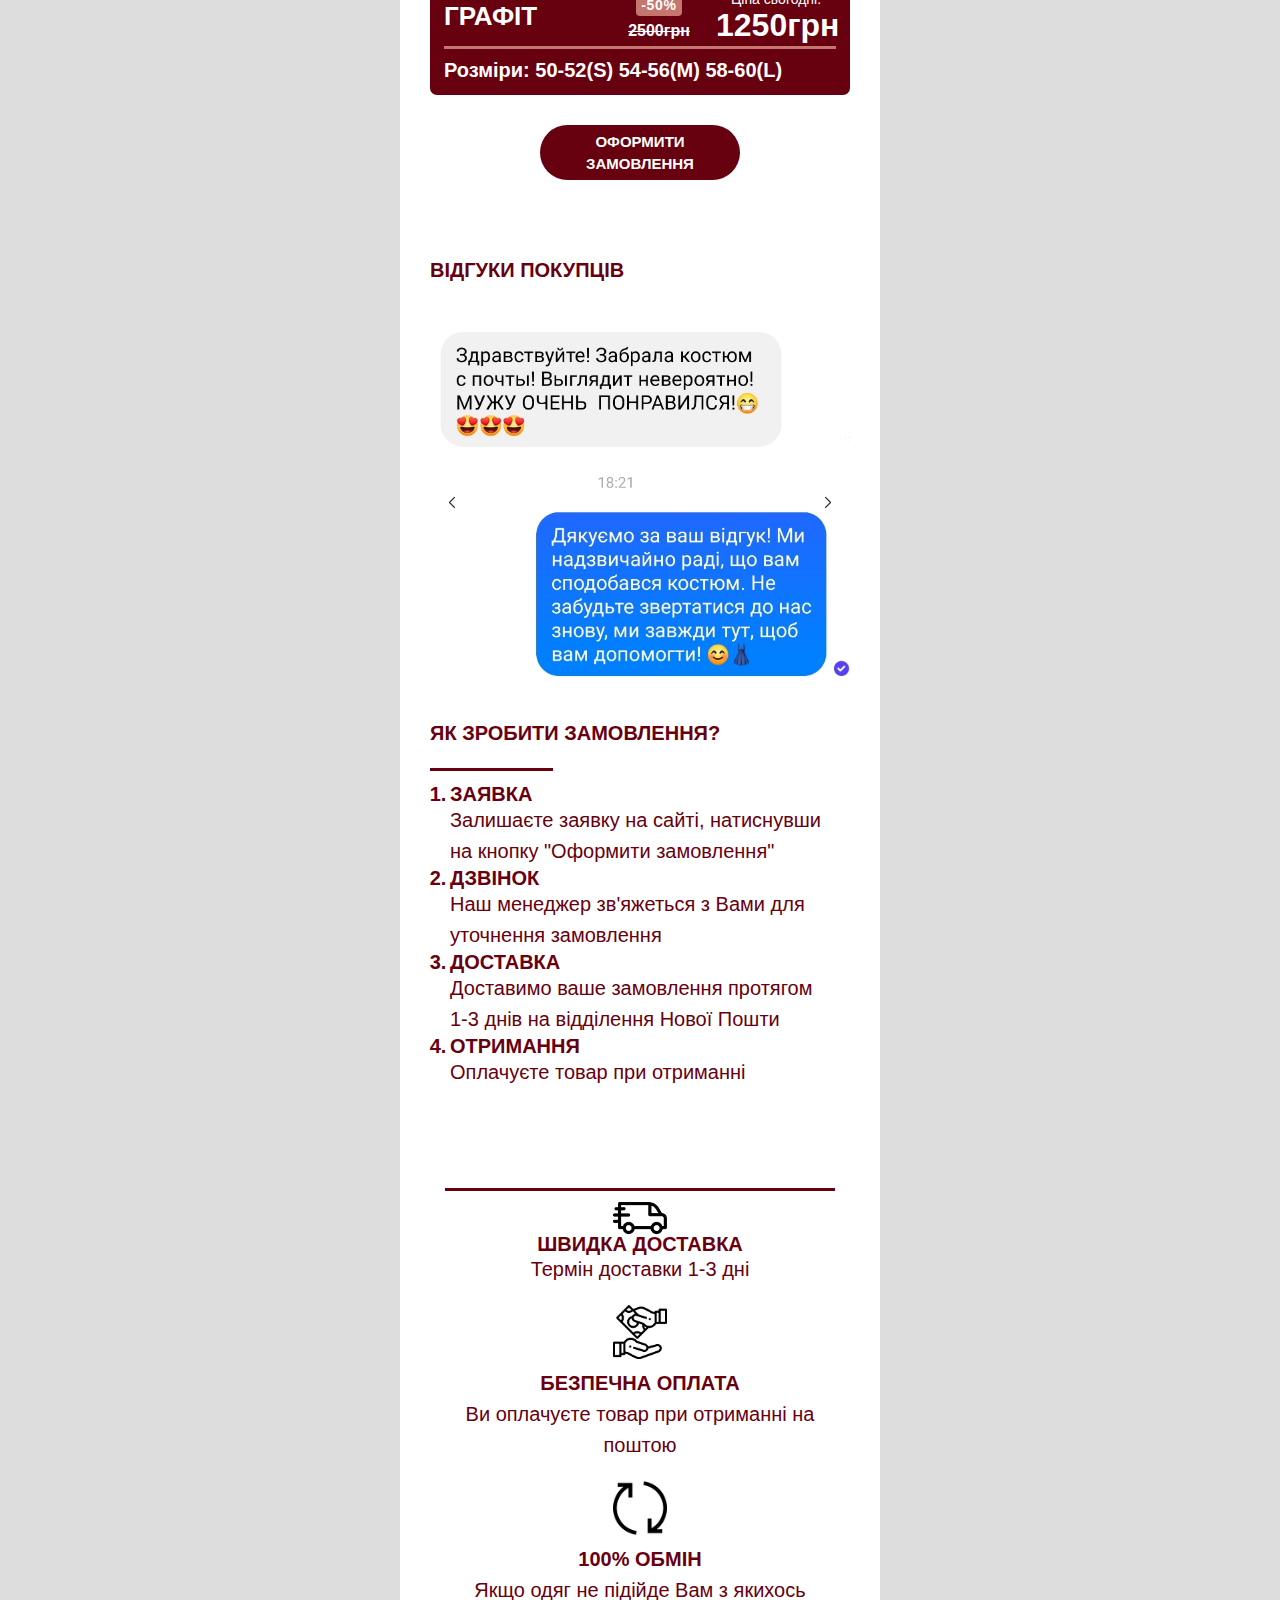
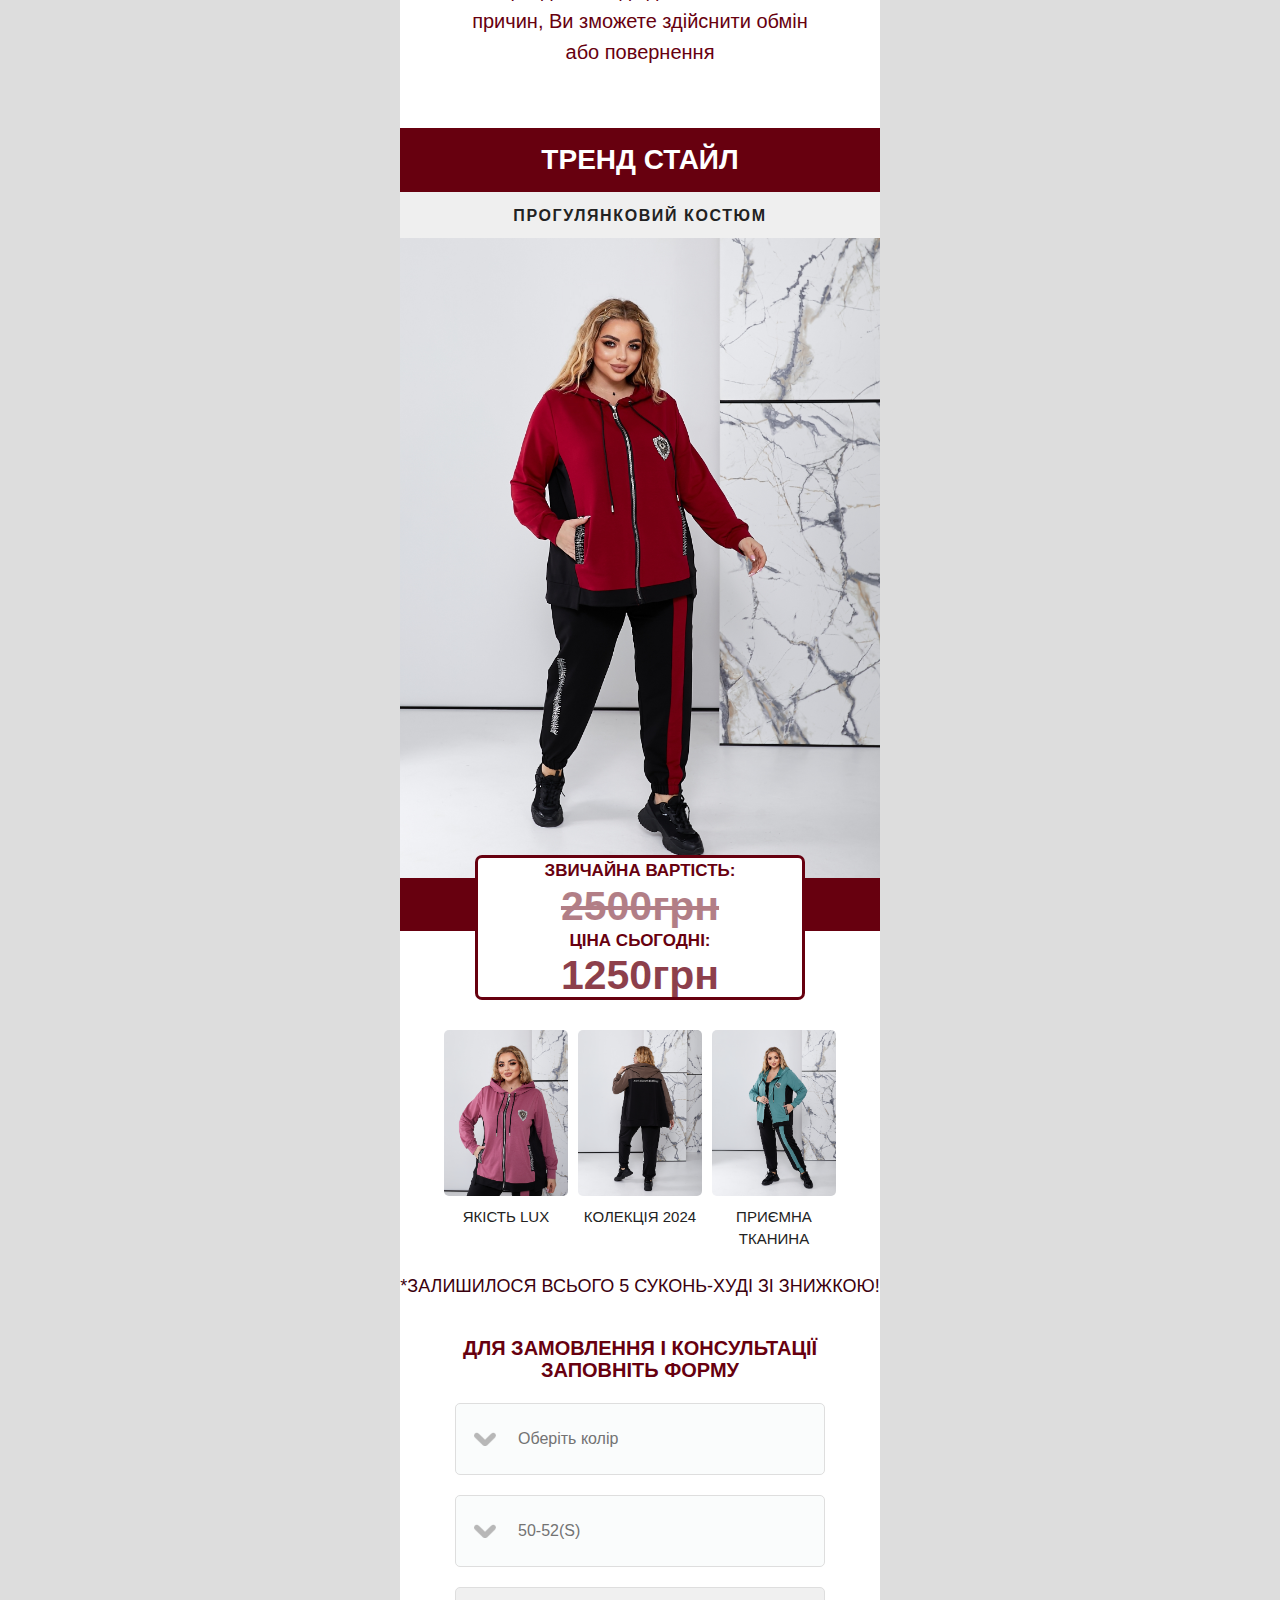
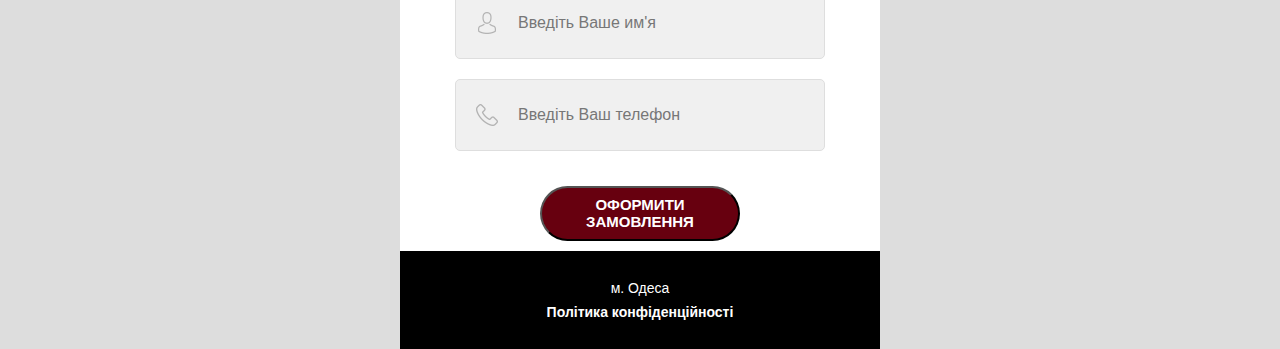
==== commit 46d8ecc4: "edit meta data" ====
--- a/index.html
+++ b/index.html
@@ -1,45 +1,32 @@
 <!DOCTYPE html>
-<html lang="ru-RU">
+<html lang="uk-UA">
 <head>
     <meta charset="utf-8">
     <meta name="viewport" content="width=480">
-    <title>ПРОГУЛЯНКОВИЙ КОТСЮМ</title>
-    <link rel="shortcut icon" href="img/favicon.png" type="image/png">
-    <meta name="description" content="LUX">
-    <link rel="shortcut icon" href="">
-    <link rel="icon" href="img/favicon.png">
+    <title>ПРОГУЛЯНКОВИЙ КОСТЮМ</title>
+    <meta name="description" content="Широкий вибір стильних та якісних костюмів для всіх випадків. Відкрийте для себе наші колекції зараз і створіть свій неповторний образ!">
     <meta property="og:type" content="website">
     <meta property="og:description" content="ПРОГУЛЯНКОВИЙ КОСТЮМ">
     <meta property="og:title" content="ПРОГУЛЯНКОВИЙ КОСТЮМ">
+
     <!-- Facebook Pixel Code -->
-    <script src="https://connect.facebook.net/signals/config/3823498344404726?v=2.9.148&amp;r=stable&amp;domain=magazin-vip.online&amp;hme=20c913bdcd4be51a752120153aa5caaecb3ee86c7f26cf737846e40b202aba68&amp;ex_m=62%2C106%2C94%2C98%2C53%2C3%2C88%2C61%2C14%2C86%2C79%2C44%2C46%2C150%2C153%2C164%2C160%2C161%2C163%2C25%2C89%2C45%2C68%2C162%2C145%2C148%2C157%2C158%2C165%2C115%2C13%2C43%2C169%2C168%2C117%2C16%2C29%2C32%2C1%2C36%2C57%2C58%2C59%2C63%2C83%2C15%2C12%2C85%2C82%2C81%2C95%2C97%2C31%2C96%2C26%2C22%2C146%2C149%2C124%2C24%2C9%2C10%2C11%2C5%2C6%2C21%2C19%2C20%2C49%2C54%2C56%2C66%2C90%2C23%2C67%2C8%2C7%2C71%2C41%2C18%2C92%2C91%2C17%2C4%2C73%2C80%2C72%2C78%2C40%2C39%2C77%2C33%2C35%2C76%2C48%2C74%2C28%2C37%2C65%2C0%2C84%2C75%2C2%2C30%2C55%2C34%2C93%2C38%2C70%2C60%2C99%2C52%2C51%2C27%2C87%2C50%2C47%2C42%2C69%2C64%2C100"
-            async=""></script>
-    <script async="" src="https://connect.facebook.net/en_US/fbevents.js"></script>
     <script>
-        !function (f, b, e, v, n, t, s) {
-            if (f.fbq) return;
-            n = f.fbq = function () {
-                n.callMethod ?
-                    n.callMethod.apply(n, arguments) : n.queue.push(arguments);
-            };
-            if (!f._fbq) f._fbq = n;
-            n.push = n;
-            n.loaded = !0;
-            n.version = '2.0';
-            n.queue = [];
-            t = b.createElement(e);
-            t.async = !0;
-            t.src = v;
-            s = b.getElementsByTagName(e)[0];
-            s.parentNode.insertBefore(t, s);
-        }(window, document, 'script',
-            'https://connect.facebook.net/en_US/fbevents.js');
-        fbq('init', '3823498344404726');
-        fbq('track', 'PageView');
+    !function(f,b,e,v,n,t,s)
+    {if(f.fbq)return;n=f.fbq=function(){n.callMethod?
+    n.callMethod.apply(n,arguments):n.queue.push(arguments)};
+    if(!f._fbq)f._fbq=n;n.push=n;n.loaded=!0;n.version='2.0';
+    n.queue=[];t=b.createElement(e);t.async=!0;
+    t.src=v;s=b.getElementsByTagName(e)[0];
+    s.parentNode.insertBefore(t,s)}(window,document,'script',
+    'https://connect.facebook.net/en_US/fbevents.js');
+     fbq('init', '270746092740877'); 
+    fbq('track', 'PageView');
     </script>
-    <noscript><img height="1" width="1" style="display:none"
-                   src="https://www.facebook.com/tr?id=3823498344404726&ev=PageView&noscript=1"
-    /></noscript>
+    <noscript>
+     <img height="1" width="1" 
+    src="https://www.facebook.com/tr?id=270746092740877&ev=PageView
+    &noscript=1"/>
+    </noscript>
     <!-- End Facebook Pixel Code -->
 
    
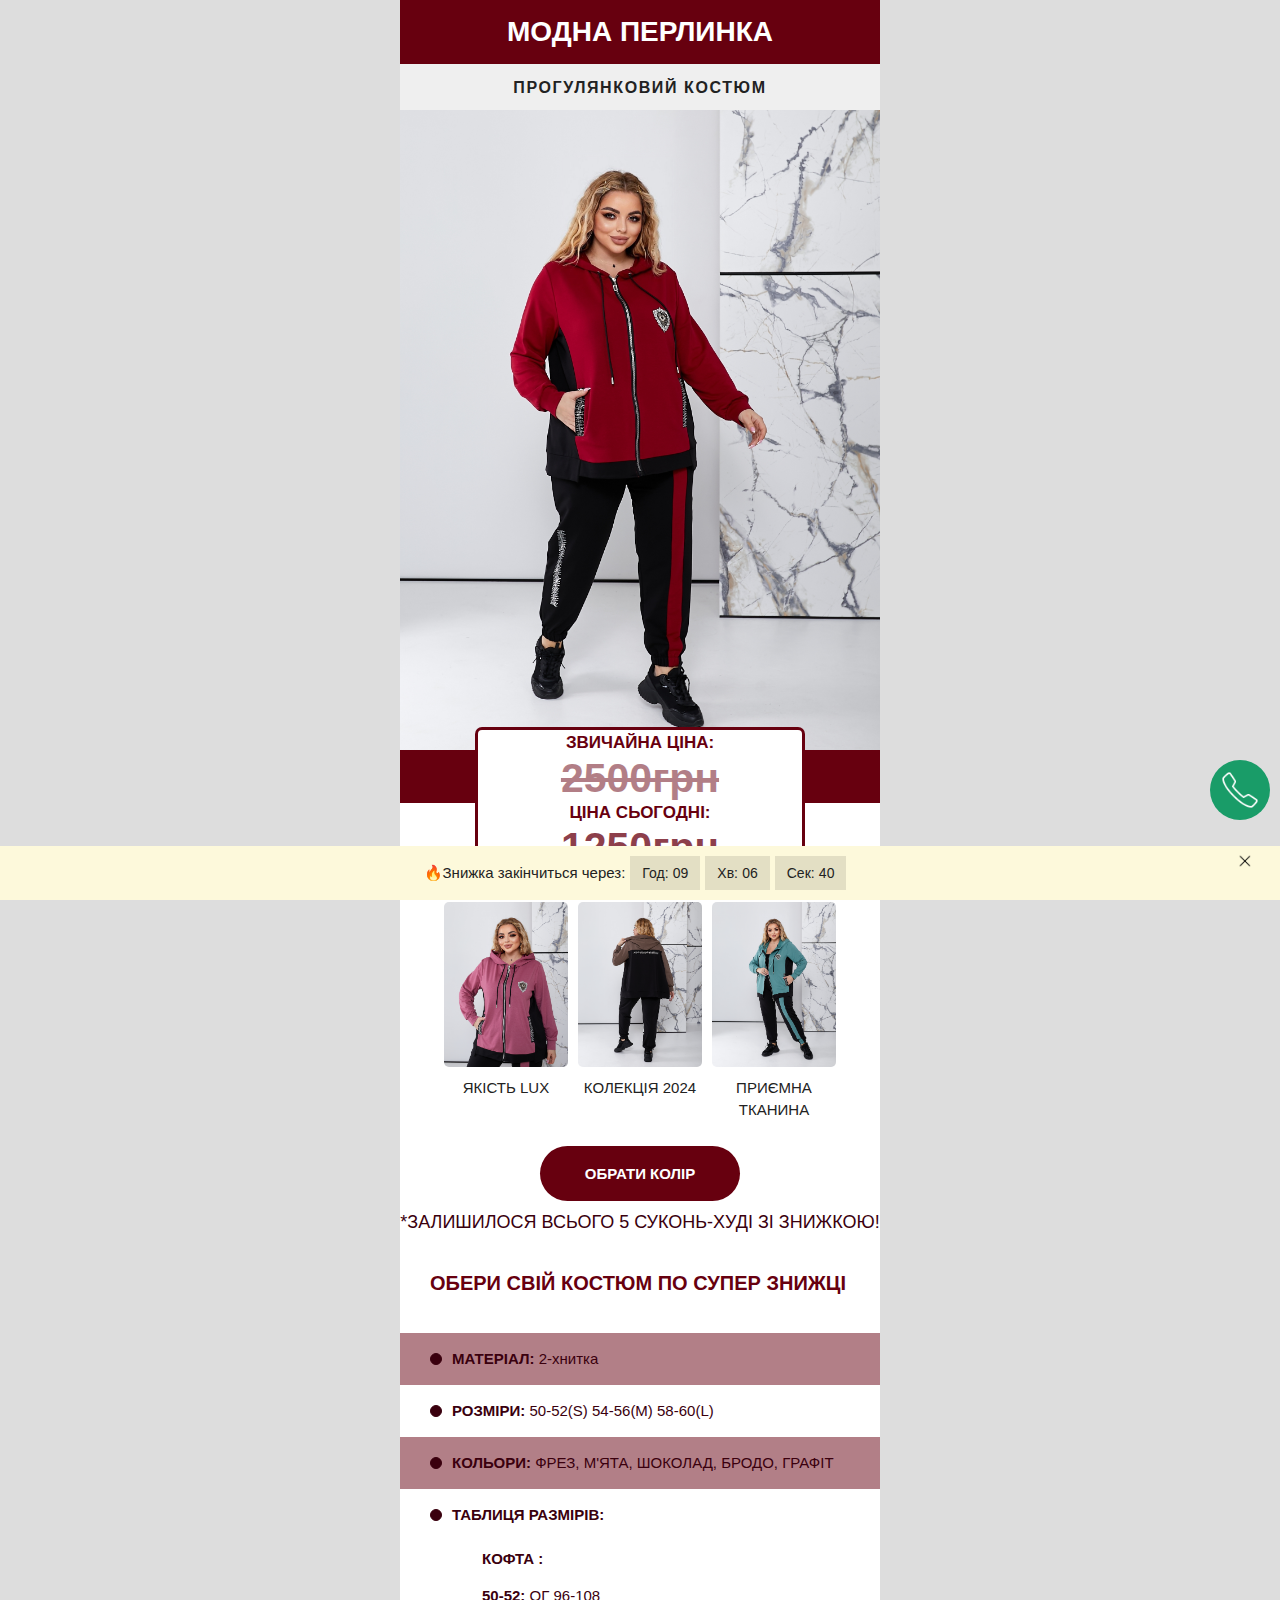
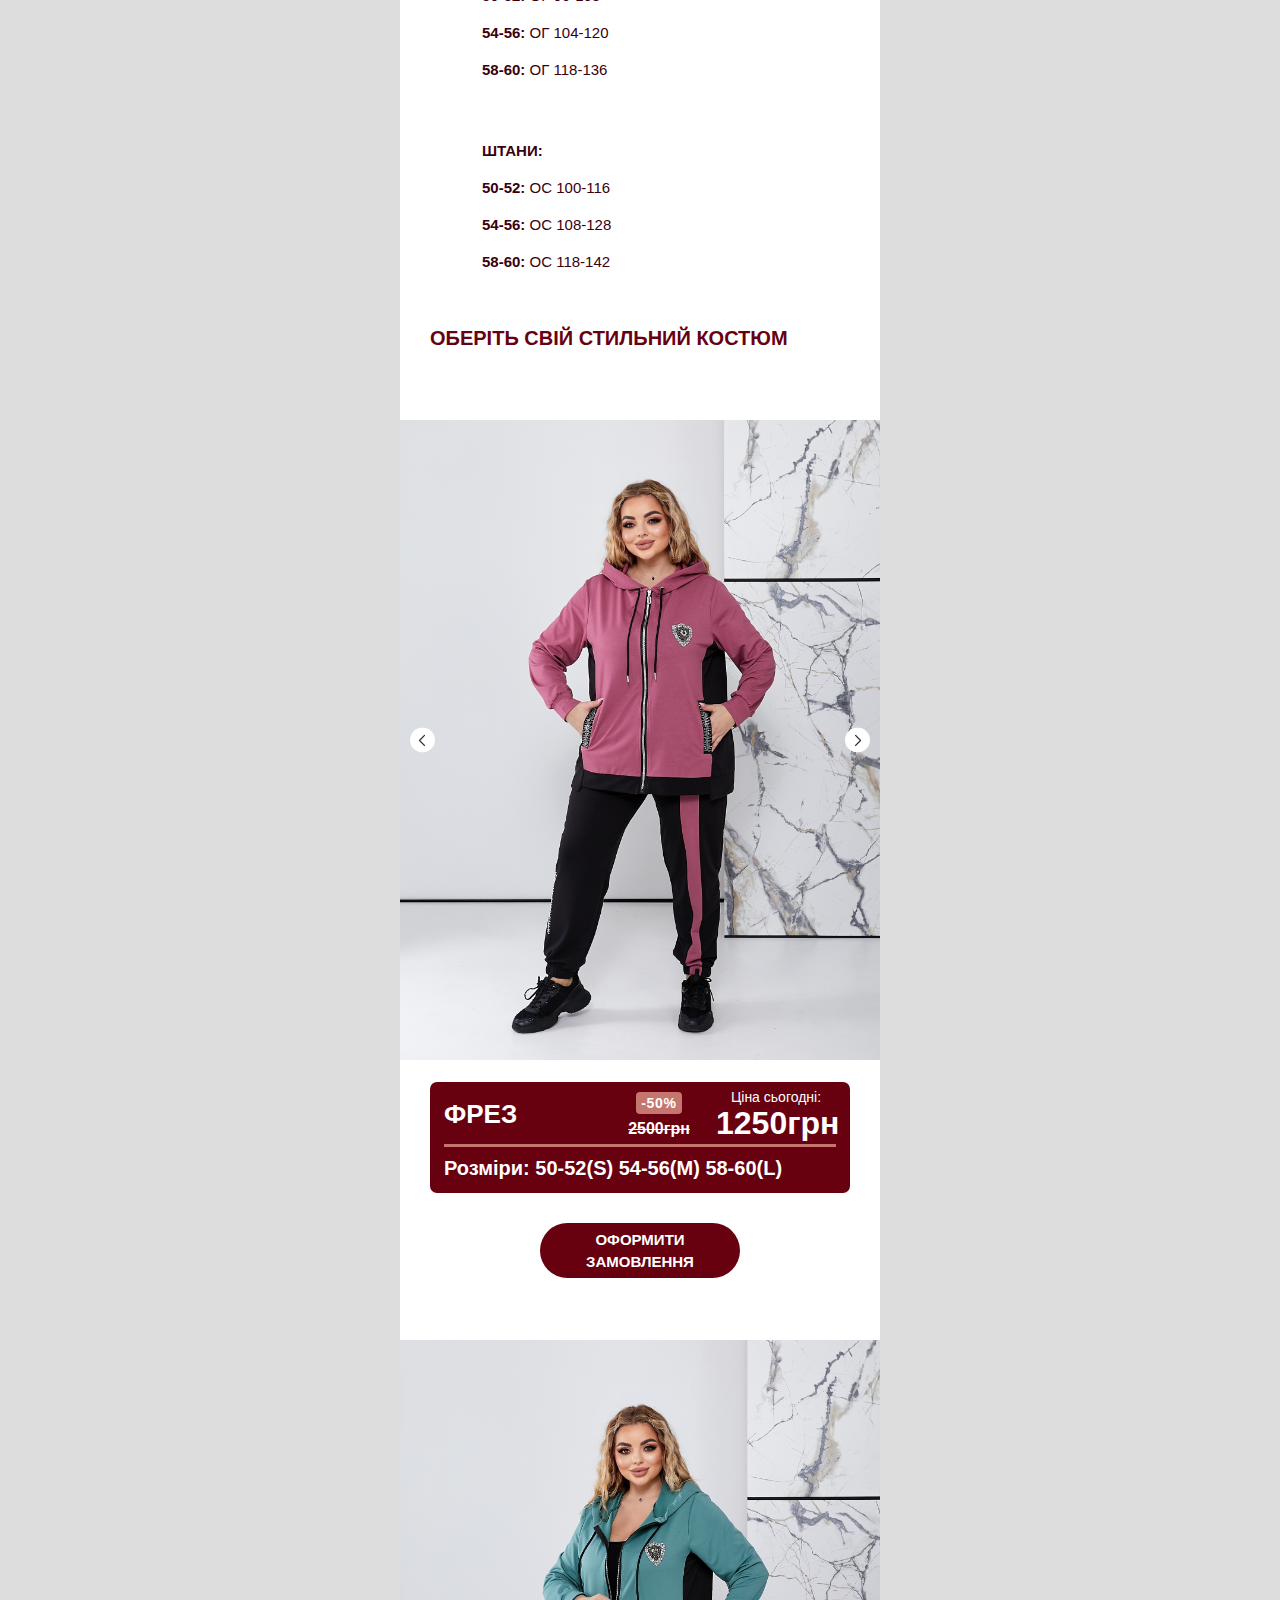
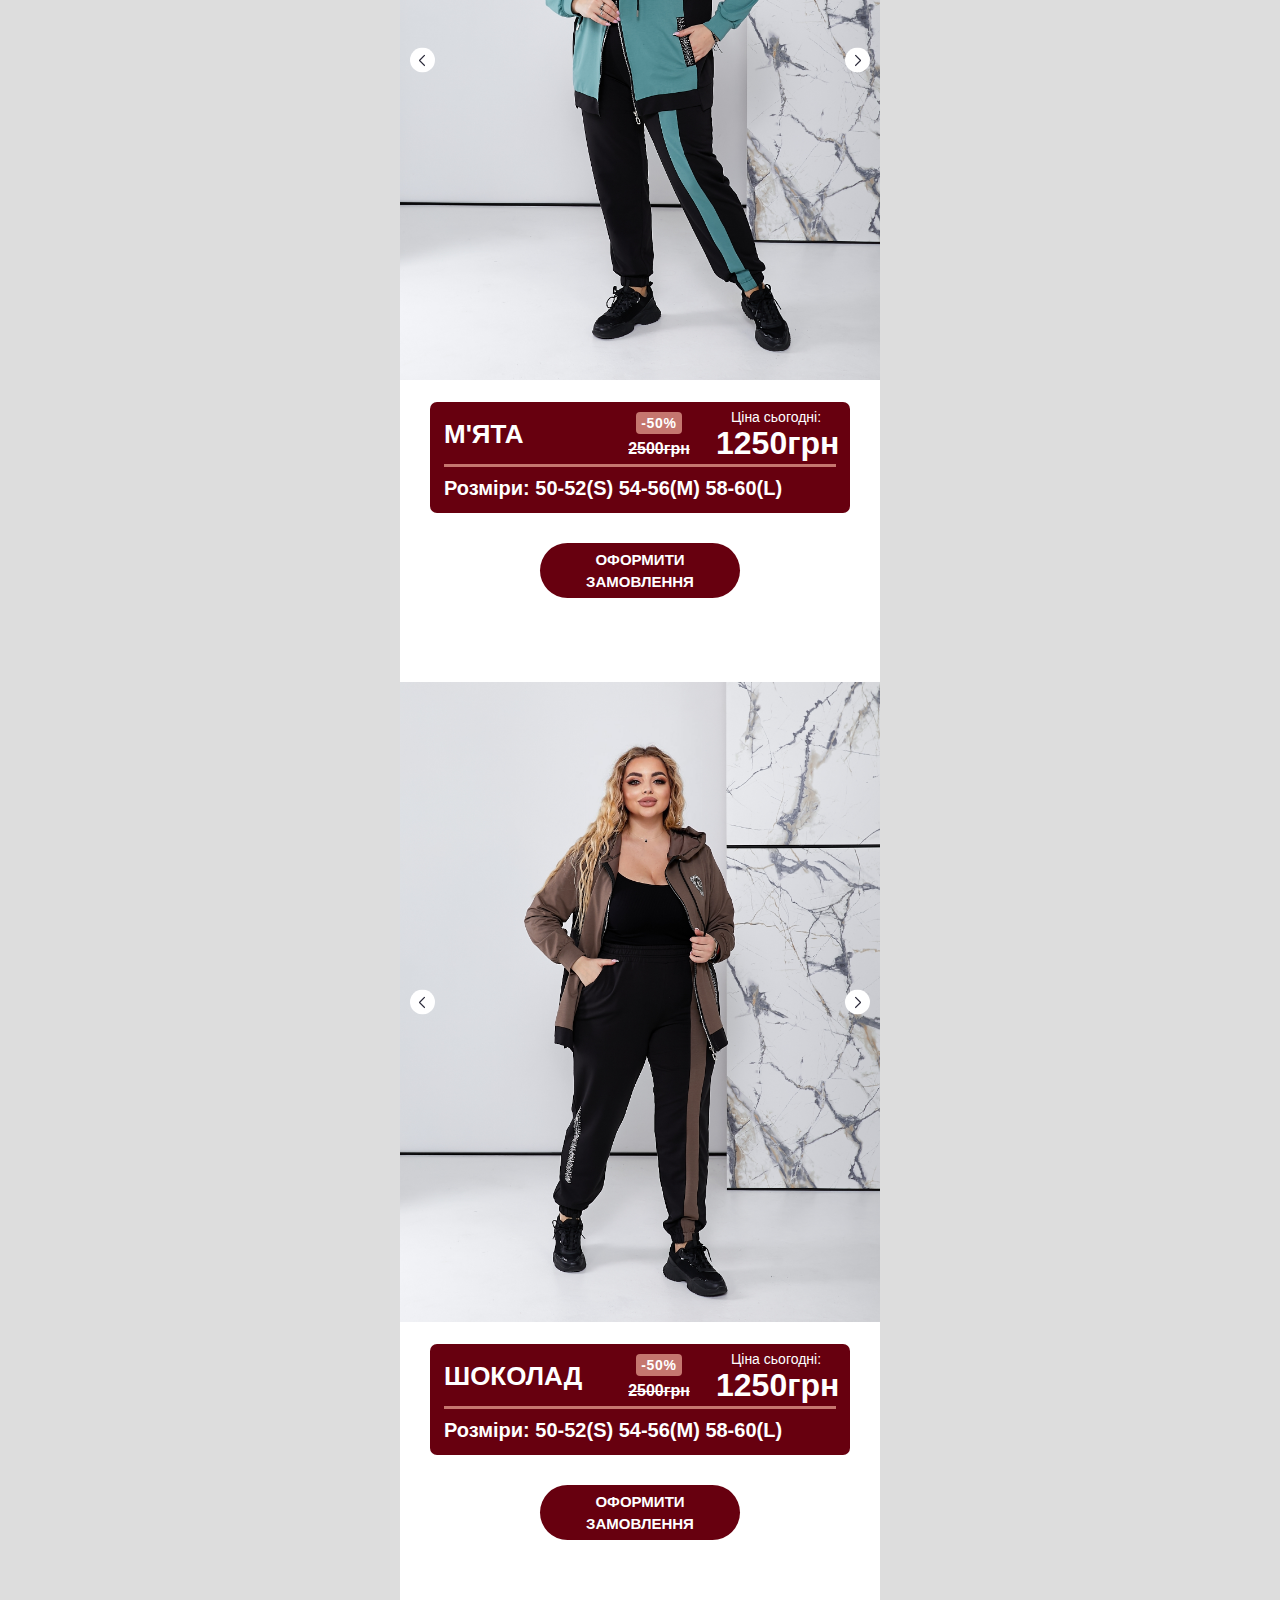
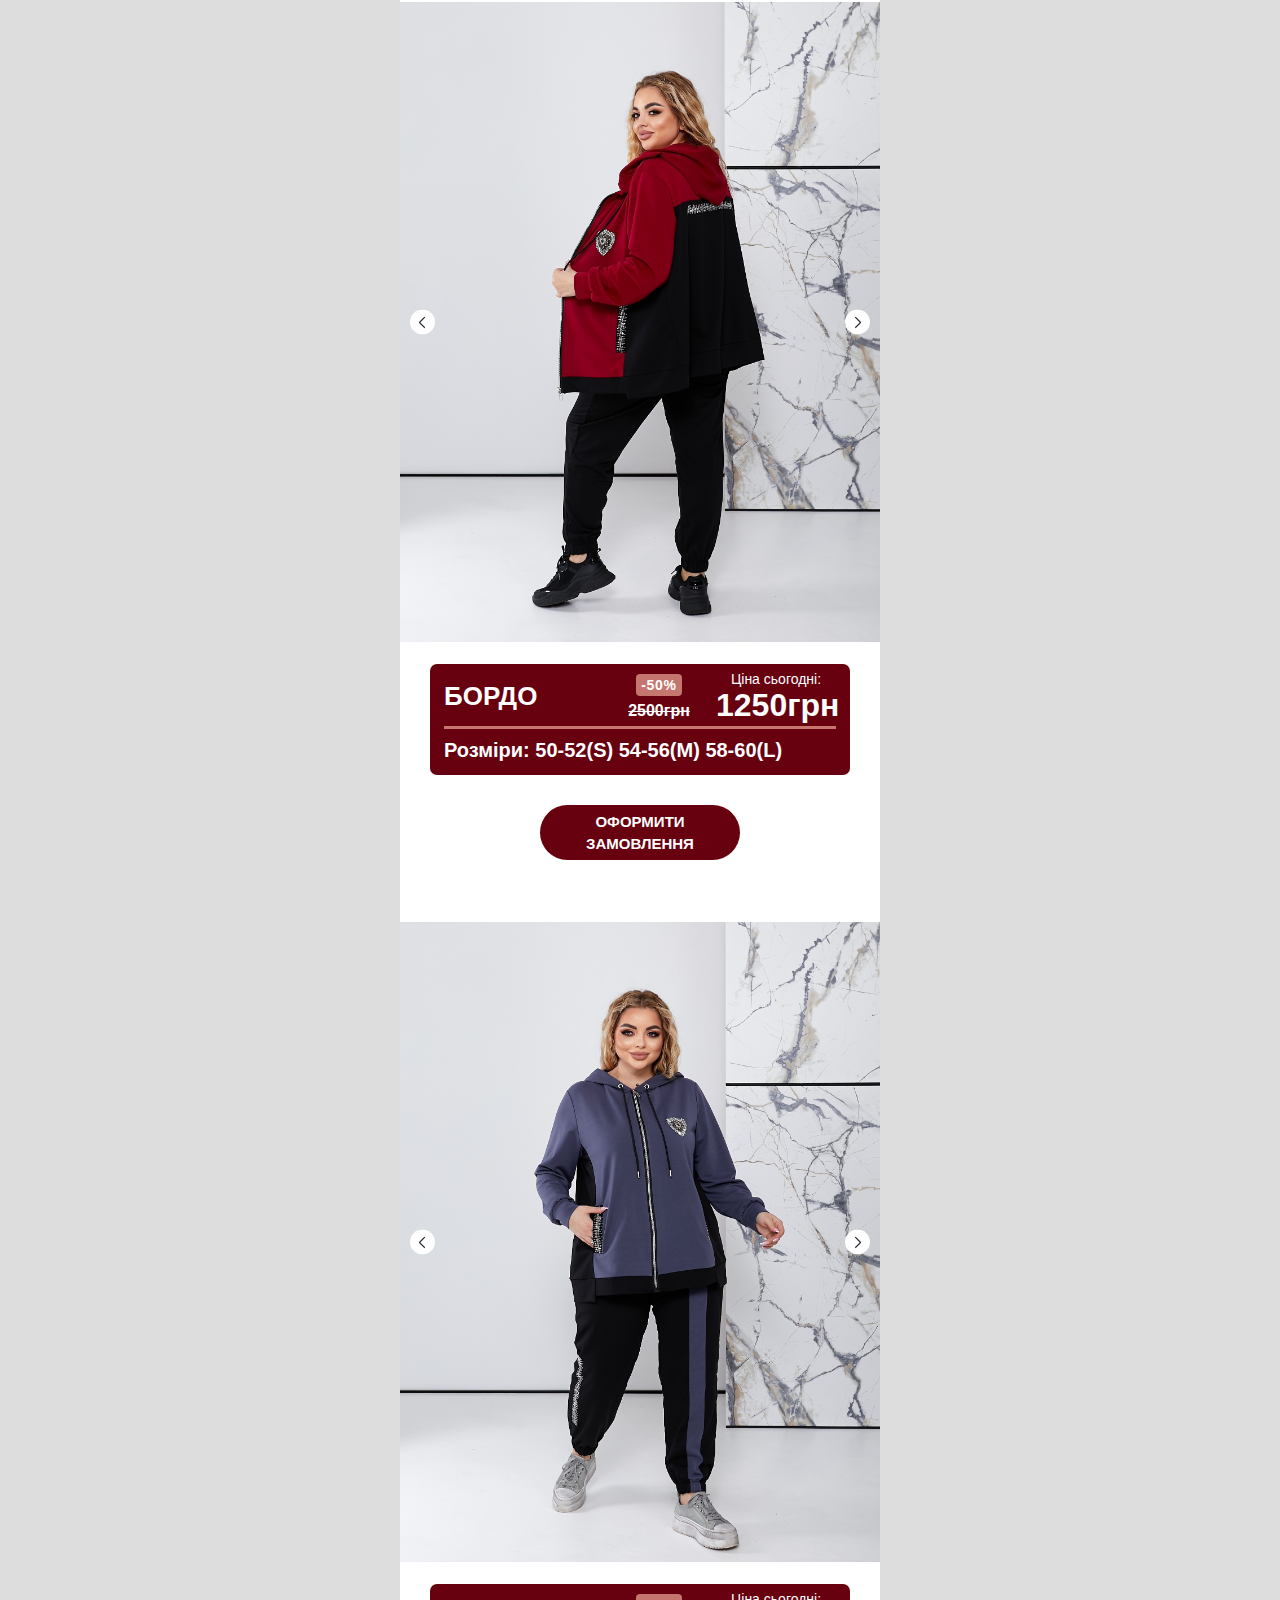
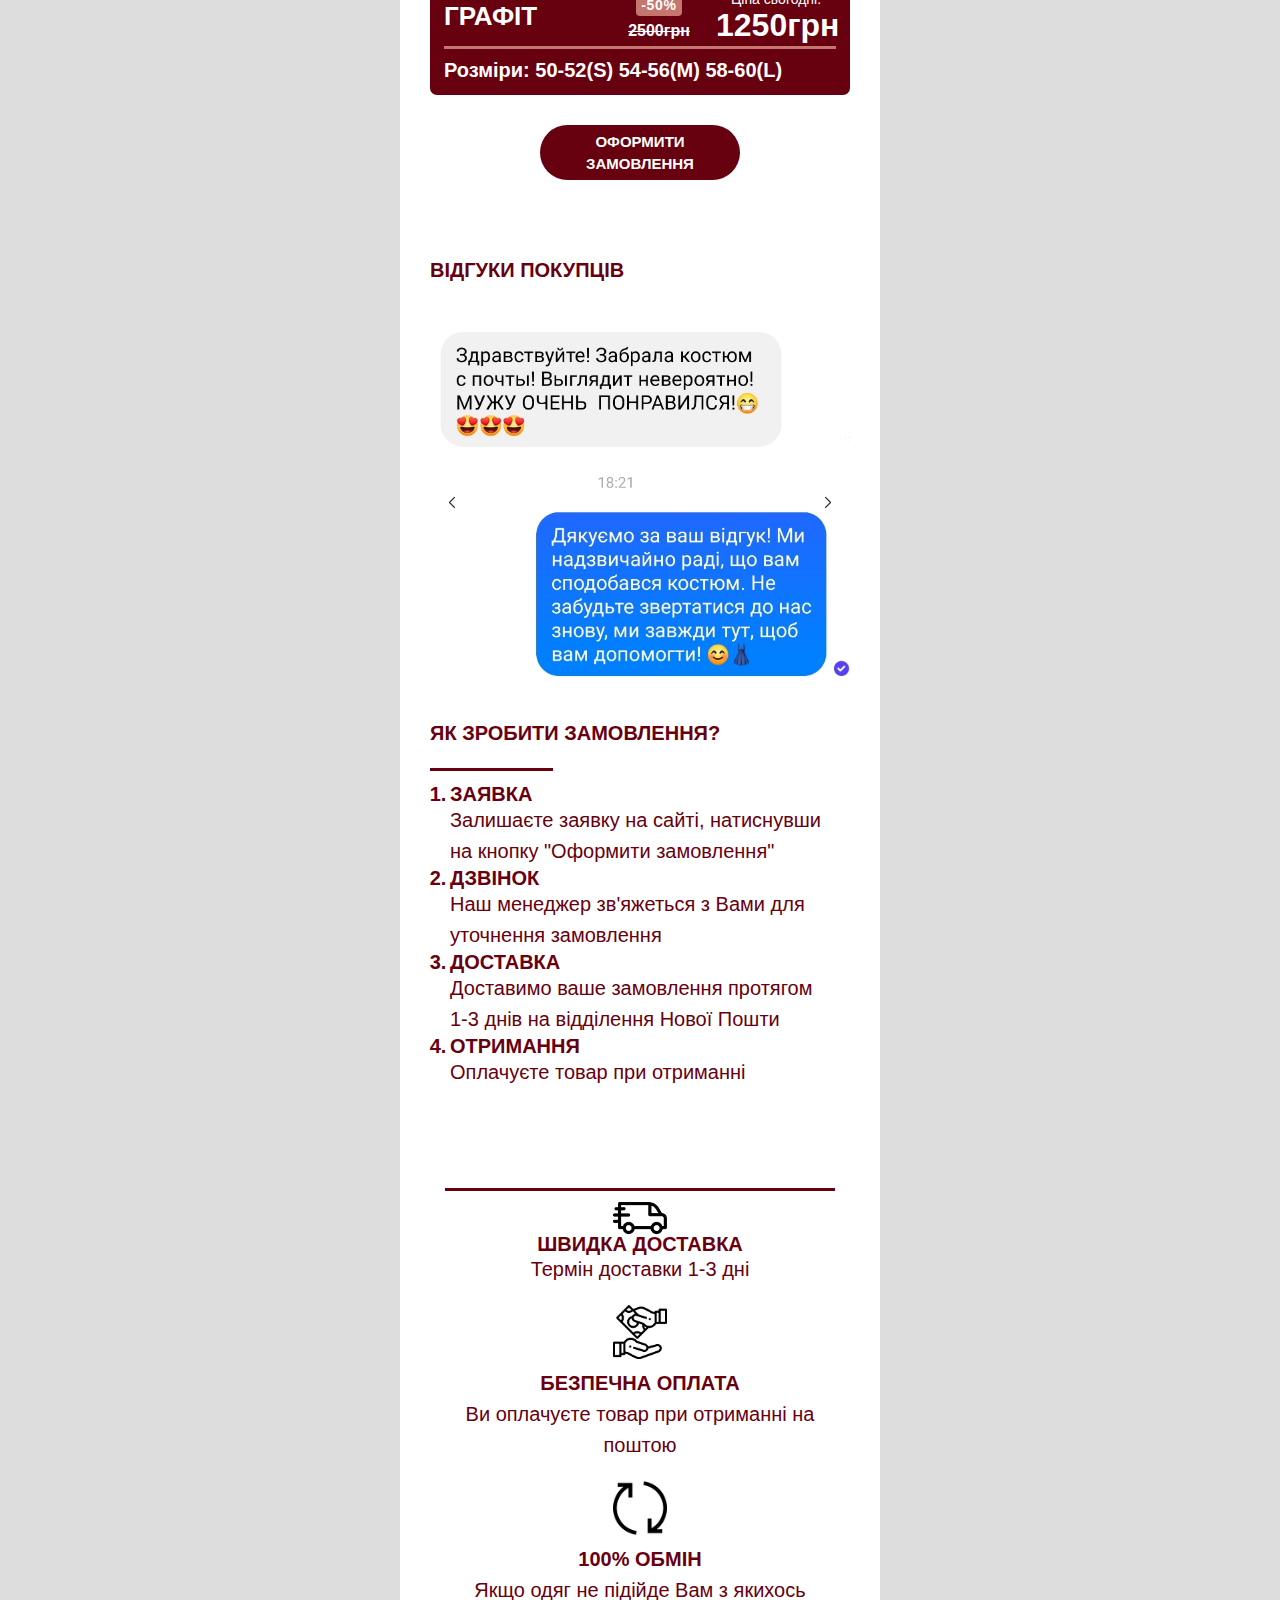
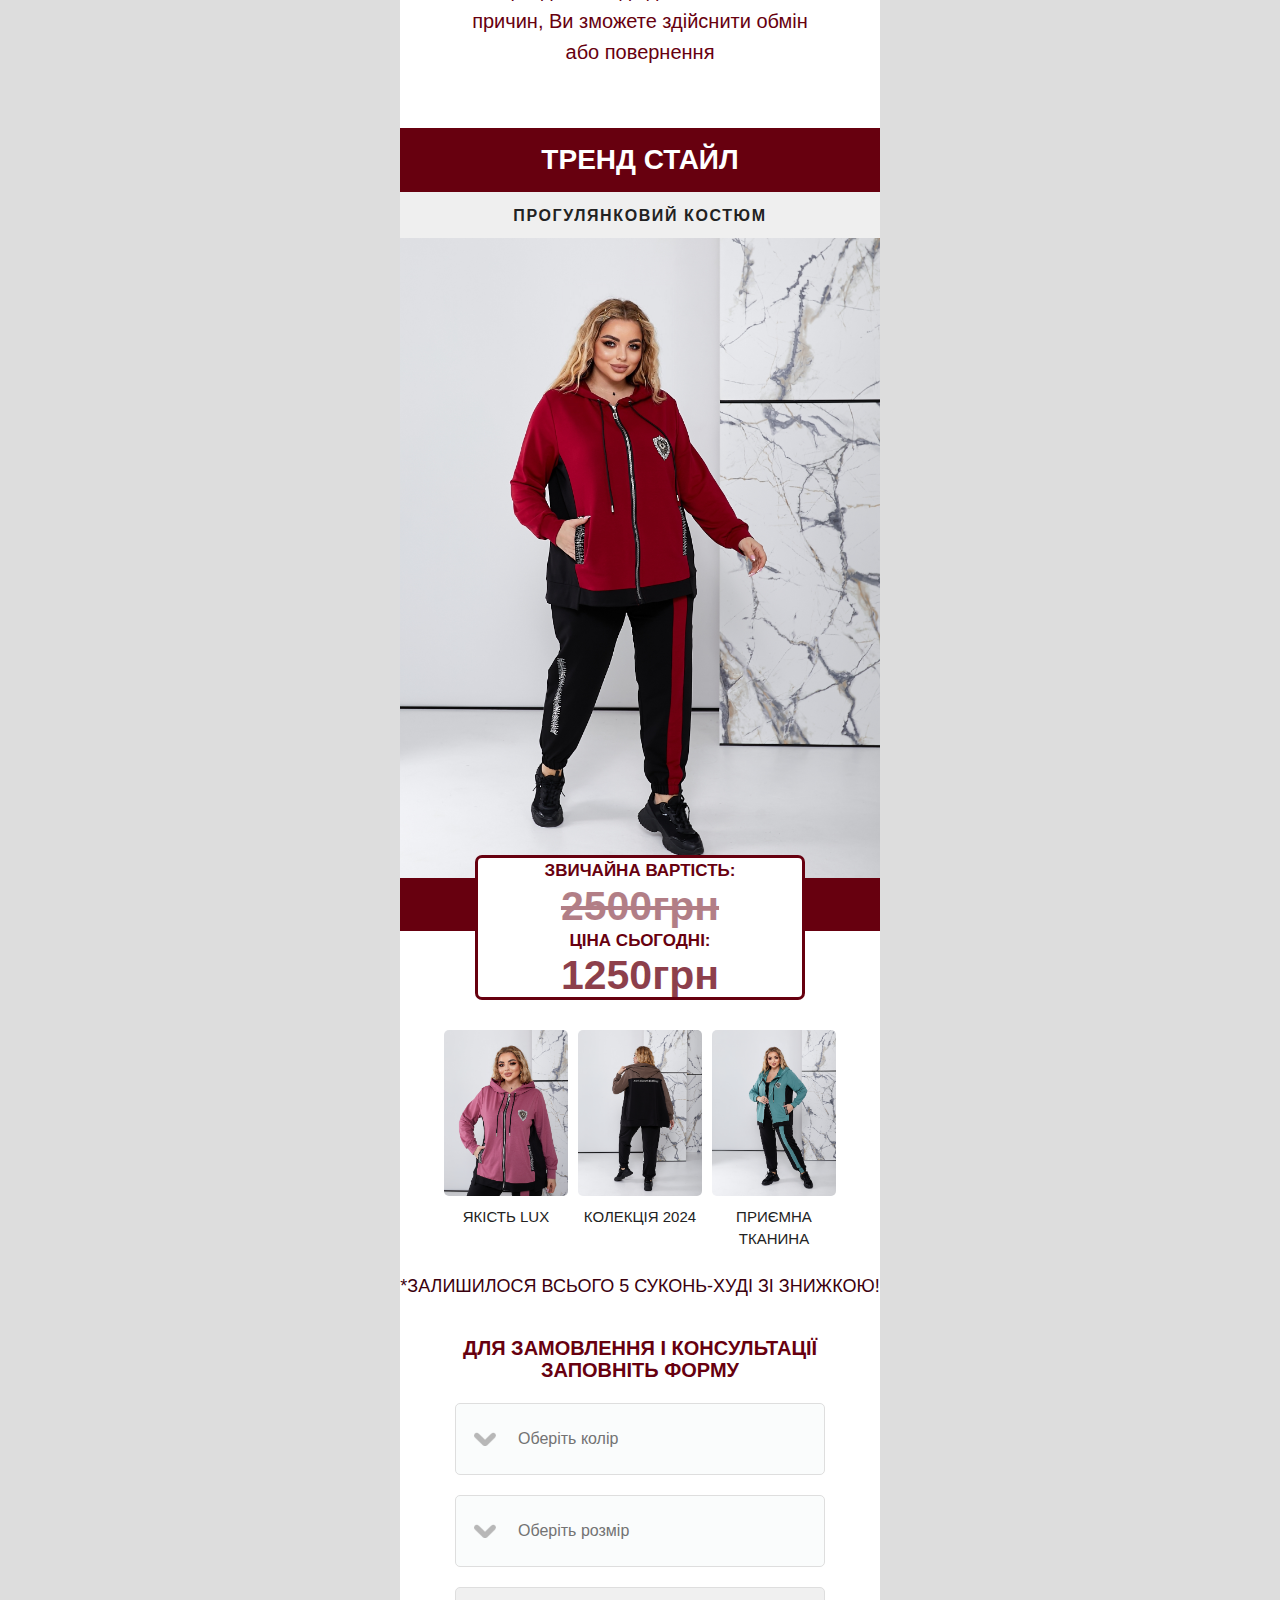
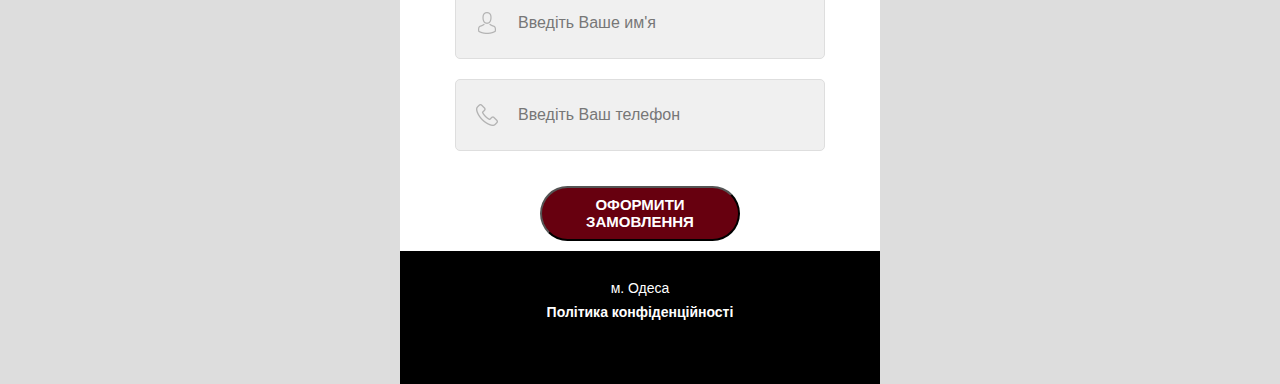
==== commit b36ffcf2: "Update index.html" ====
--- a/index.html
+++ b/index.html
@@ -3,12 +3,13 @@
 <head>
     <meta charset="utf-8">
     <meta name="viewport" content="width=480">
+    <link rel="icon" href="favicon.ico">
     <title>ПРОГУЛЯНКОВИЙ КОСТЮМ</title>
     <meta name="description" content="Широкий вибір стильних та якісних костюмів для всіх випадків. Відкрийте для себе наші колекції зараз і створіть свій неповторний образ!">
     <meta property="og:type" content="website">
     <meta property="og:description" content="ПРОГУЛЯНКОВИЙ КОСТЮМ">
     <meta property="og:title" content="ПРОГУЛЯНКОВИЙ КОСТЮМ">
-
+    <meta name="facebook-domain-verification" content="xnkvi5766ndbde8smkrnk5yju8hlxi" />
     <!-- Facebook Pixel Code -->
     <script>
     !function(f,b,e,v,n,t,s)
@@ -54,7 +55,7 @@
 </div>
 <div class="main_wrapper">
 
-
+<a class="companyNumber" href="tel:+380689008456"><img src="img/telephoneWhiteIcon.png"/></a>
 
     <header class="offer_section offer3">
 
@@ -116,16 +117,16 @@
             <li><b>ТАБЛИЦЯ РАЗМІРІВ:</b>
                 <br/>
                 <br/>
-                <p><b>КОФТА :</b></p>
-                <p><b>48-50: </b>ОГ 96-108</p>
-                <p><b>52-54: </b>ОГ 104-120</p>
-                <p><b>56-58: </b>ОГ 118-136</p>
+              <p><b>КОФТА :</b></p>
+                <p><b>50-52: </b>ОГ 96-108</p>
+                <p><b>54-56: </b>ОГ 104-120</p>
+                <p><b>58-60: </b>ОГ 118-136</p>
                 <br/>
                 <br/>
                 <p><b>ШТАНИ:</b></p>
-                <p><b>48-50: </b>ОС 100-116</p>
-                <p><b>52-54: </b>ОС 108-128</p>
-                <p><b>56-58: </b>ОС 118-142</p>   </li>
+                <p><b>50-52: </b>ОС 100-116</p>
+                <p><b>54-56: </b>ОС 108-128</p>
+                <p><b>58-60: </b>ОС 118-142</p>   </li>
         </ul>
 
     </section>
@@ -429,14 +430,15 @@
             </select>
 
             <select id="size" name="size" required="">
+		<option selected="" disabled="">Оберіть розмір</option>
                 <option value="50-52(S)">50-52(S)</option>
                 <option value="54-56(M)">54-56(M)</option>
                 <option value="58-60(L)">58-60(L)</option>
             </select>
 
-            <input id="userName" class="field" type="text" name="name" placeholder="Введіть Ваше им'я" required="">
-            <input id="phoneNumber" class="field" type="tel" name="phone" placeholder="Введіть Ваш телефон" required="">
-            <input type="hidden" value="ПРОГУЛЯНКОВИЙ КОСТЮМ" name="ПРОГУЛЯНКОВИЙ КОСТЮМ" id="productName">
+            <input id="userName" class="field" type="text" name="customerName" placeholder="Введіть Ваше им'я" required="">
+            <input id="phoneNumber" class="field" type="tel" name="phoneNumber" placeholder="Введіть Ваш телефон" required="">
+            <input type="hidden" value="0165" name="model" id="model">
             <input type="hidden" value="" name="sekunda" id="sekunda">
             <button class="button" type="submit">Оформити замовлення</button>
         </form>
@@ -449,48 +451,40 @@
 
     </section></div>
 <script src="js/jquery.min.js"></script>
-<script src="js/mask_input.js"></script>
+<script src="js/maska-nomera.js" type="text/javascript" ></script>
 <script type="text/javascript">
 
 
     $(document).ready(function () {
-        $('form').submit(function (event) {
-
-            var phon = $(this).find('input[name=\'phone\']').val();
+        $('order_form').submit(function (event) {
+
+            var phon = $(this).find('input[name=\'phoneNumber\']').val();
 
             if (phon.indexOf('_') == -1 && phon != null && typeof phon !== 'undefined' && phon != '') {
-
+		console.log("number:", phon);
             } else {
                 alert('Введіть ваш номер телефона!');
                 return false;
             }
         });
-        Inputmask.extendDefinitions({
-
-            '~': {
-                validator: '[1245679]',
-            },
-
+       $('input[name=\'phoneNumber\']').mask('+38(099) 999-99-99');
+
+        $.fn.setCursorPosition = function(pos) {
+            if ($(this).get(0).setSelectionRange) {
+                $(this).get(0).setSelectionRange(pos, pos);
+            } else if ($(this).get(0).createTextRange) {
+                var range = $(this).get(0).createTextRange();
+                range.collapse(true);
+                range.moveEnd('character', pos);
+                range.moveStart('character', pos);
+                range.select();
+            }
+        };
+
+
+        $('input[type="tel"]').click(function(){
+            $(this).setCursorPosition(5);  // set position number
         });
-
-        $('input[name=\'phone\']').inputmask({
-            mask: '+38 (0~9) 999-99-99',
-            greedy: false,
-            clearIncomplete: true,
-            placeholder: '_',
-            rightAlign: false,
-            showMaskOnHover: false,
-            showMaskOnFocus: true,
-        });
-        $('input[name=\'phone\']').on('keydown', function (e) {
-
-            if (e.keyCode == 37 || e.keyCode == 38 || e.keyCode == 39 || e.keyCode == 40) {
-                e.preventDefault();
-                return false;
-            }
-
-        });
-
 
     });
 
@@ -516,4 +510,4 @@
 
 
 </body>
-</html>+</html>
--- a/css/styles8ca58.css
+++ b/css/styles8ca58.css
@@ -1,19 +1,20 @@
-.video_block {
-    width: 100px;
-    height: 100px;
-    background-color: #000;
-    overflow: hidden;
-    position: relative;
-}
-
-.video_block iframe,.video_block object,.video_block embed {
-    display: block;
-    width: 100px;
-    height: 100px;
-    position: absolute;
-    top: 0;
-    left: 0;
-}
+.companyNumber{
+    position: fixed;
+    width: 60px;
+    background-color: #199c68;
+    padding: 10px;
+    border-radius: 50%;
+    display: flex;
+    justify-content: center;
+    align-content: center;
+    bottom: 80px;
+    right: 10px;
+    z-index: 100;
+}
+
+
+
+
 
 body {
     min-width: 480px;
@@ -72,18 +73,7 @@
     padding: 30px 0;
 }
 
-.yellow_theme {
-    background: #f5ca16;
-}
-
-.dark_theme {
-    background: #222;
-    color: #fff;
-}
-
-.gray_theme {
-    background: #cce3f3;
-}
+
 
 h2.title {
     margin: 0 0 30px;
@@ -94,9 +84,7 @@
     color: #67000f;
 }
 
-.dark_theme h2.title span {
-    color: #f5ca16;
-}
+
 
 .cat {
     padding: 0;
@@ -193,20 +181,6 @@
     line-height: 30px;
 }
 
-.separator {
-    width: 62px;
-    height: 5px;
-    background: url(../img/separator_red.png) center no-repeat;
-}
-
-.separator.white {
-    background-image: url(../img/separator_white.png);
-}
-
-section .image {
-    display: block;
-    margin: 0 auto 30px;
-}
 
 .offer_section {
     padding: 0;
@@ -252,39 +226,8 @@
     background: rgba(235,235,235,0.8)
 }
 
-.offer_section .info_block .discount {
-    width: 112px;
-    height: 112px;
-    background: center no-repeat;
-    font-weight: 700;
-    font-size: 13px;
-    line-height: 13px;
-    text-transform: uppercase;
-    position: absolute;
-    top: 46px;
-    right: 0
-}
-
-
-
-.offer_section.offer3 .info_block .discount {
-    background-image: url(../img/offer3__discount_bgc9c21.png)
-}
-
-.offer_section .info_block .discount b {
-    display: block;
-    width: 100px;
-    -webkit-transform: rotate(45deg);
-    -moz-transform: rotate(45deg);
-    -ms-transform: rotate(45deg);
-    -o-transform: rotate(45deg);
-    transform: rotate(45deg);
-    white-space: nowrap;
-    position: absolute;
-    top: 42px;
-    left: 21px;
-    color: #fff
-}
+
+
 
 
 .offer_section.offer3 .price_block {
@@ -543,11 +486,11 @@
     display: none
 }
 
-.offer_section .field[name='name'] {
+.offer_section .field[name='customerName'] {
     background: #ebebeb url('../img/offer__name_icon77466.png') 22px center no-repeat
 }
 
-.offer_section .field[name='phone'] {
+.offer_section .field[name='phoneNumber'] {
     margin: 0 auto 35px;
     background: #ebebeb url('../img/offer__phone_icon9a33f.png') 20px center no-repeat
 }
@@ -556,11 +499,11 @@
     border: 1px solid #dedede
 }
 
-.offer_section.offer3 .field[name='name'] {
+.offer_section.offer3 .field[name='customerName'] {
     background: #f0f0f0 url('../img/offer__name_icon77466.png') 22px center no-repeat
 }
 
-.offer_section.offer3 .field[name='phone'] {
+.offer_section.offer3 .field[name='phoneNumber'] {
     margin: 0 auto 35px;
     background: #f0f0f0 url('../img/offer__phone_icon9a33f.png') 20px center no-repeat
 }
@@ -601,22 +544,8 @@
     opacity: 0
 }
 
-.video_block {
-    width: 480px;
-    height: 270px;
-    background-color: #000;
-    overflow: hidden;
-    position: relative
-}
-
-.video_block iframe,.video_block object,.video_block embed {
-    display: block;
-    width: 100%;
-    height: 100%;
-    position: absolute;
-    top: 0;
-    left: 0
-}
+
+
 
 .description_section {
     padding: 30px 0 15px
@@ -786,20 +715,6 @@
     padding: 30px 0 0
 }
 
-.dark_theme .list2 li:before {
-    -webkit-box-shadow: 0 0 0 2px #222 inset;
-    -moz-box-shadow: 0 0 0 2px #222 inset;
-    box-shadow: 0 0 0 2px #222 inset
-}
-
-.slider .owl-prev,.slider .owl-next {
-    width: 50px;
-    height: 36px;
-    background: url(../img/slider__arrows.png) no-repeat;
-    position: absolute;
-    top: 50%;
-    margin-top: -18px
-}
 
 .slider .owl-prev {
     background-position: left center;
@@ -963,16 +878,6 @@
     text-transform: uppercase
 }
 
-.benefits_list4 .text_block li {
-    background: url(../img/check.png) no-repeat 0 4px;
-    padding: 0 0 10px 22px
-}
-
-.benefits_list5 {
-    background: url(../img/bg_light.jpg);
-    overflow: hidden
-}
-
 .benefits_list5.dark {
     background: #222
 }
@@ -1020,14 +925,6 @@
     padding: 20px 0;
     background: #ebebeb;
     overflow: hidden
-}
-
-.benefits_list6 .benefit_item {
-    margin: 0 0 20px;
-    background: #fff url(../img/bg_light.jpg);
-    -webkit-box-shadow: 0 0 20px rgba(2,2,2,0.1);
-    -moz-box-shadow: 0 0 20px rgba(2,2,2,0.1);
-    box-shadow: 0 0 20px rgba(2,2,2,0.1)
 }
 
 .benefits_list6 .benefit_item:last-child {
@@ -1403,12 +1300,6 @@
     margin: 0 60px 30px 0
 }
 
-.opinion1_section .author_block {
-    margin: 0 0 20px;
-    padding: 0 65px 0 0;
-    background: url(../img/quote2_icon.png) right 48px no-repeat
-}
-
 .opinion1_section .author_block img {
     display: block;
     float: left;
@@ -1469,14 +1360,6 @@
     right: -16px
 }
 
-.opinion2_section {
-    padding: 30px;
-    background: #222 url(../img/opinion2_bg.jpg) center top no-repeat;
-    -webkit-background-size: cover;
-    -moz-background-size: cover;
-    -o-background-size: cover;
-    background-size: cover
-}
 
 .opinion2_section h2.title {
     color: #fff
@@ -1610,10 +1493,6 @@
     margin: 0 0 25px
 }
 
-.reviews1_section .author_block {
-    padding: 0 50px 0 0;
-    background: url(../img/quote1_icon.png) right center no-repeat
-}
 
 .reviews1_section .author_block img {
     display: block;
@@ -1659,10 +1538,6 @@
     margin: 0 0 25px
 }
 
-.reviews2_section .author_block {
-    padding: 0 50px 0 0;
-    background: url(../img/quote1_icon.png) right center no-repeat
-}
 
 .reviews2_section .author_block img {
     display: block;
@@ -1685,13 +1560,7 @@
     line-height: 24px
 }
 
-.reviews2_section .owl-prev,.reviews2_section .owl-next {
-    width: 40px;
-    height: 36px;
-    background: url(../img/reviews2__arrows.png) no-repeat;
-    position: absolute;
-    top: 135px
-}
+
 
 .reviews2_section .owl-prev {
     background-position: left center;
@@ -1707,10 +1576,6 @@
     padding: 30px
 }
 
-.reviews3_section h2.title {
-    padding: 0 50px 0 0;
-    background: url(../img/quote1_icon.png) right 7px no-repeat
-}
 
 .reviews3_section .review_item {
     margin: 0 0 30px
@@ -1751,13 +1616,6 @@
     text-align: right
 }
 
-.reviews3_section .author_block .rating {
-    margin: 0 0 6px;
-    width: 76px;
-    height: 12px;
-    background: url(../img/reviews3__stars.png) center no-repeat
-}
-
 .reviews3_section .review_item p {
     margin: 0 0 20px
 }
@@ -1781,10 +1639,7 @@
     margin-bottom: 10px
 }
 
-.reviews4_section {
-    padding: 30px;
-    background: #f5ca16 url(../img/reviews4_bg.png) right top no-repeat
-}
+
 
 .reviews4_section h2.title {
     margin: 0 140px 30px 0
@@ -1798,11 +1653,7 @@
     padding: 0 0 25px
 }
 
-.reviews4_section .author_block {
-    margin: 30px 30px 20px;
-    padding: 0 50px 0 0;
-    background: url(../img/quote1_icon.png) right center no-repeat
-}
+
 
 .reviews4_section .author_block img {
     display: block;
@@ -1829,13 +1680,7 @@
     margin: 0 30px
 }
 
-.reviews4_section .owl-prev,.reviews4_section .owl-next {
-    width: 40px;
-    height: 36px;
-    background: url(../img/reviews4__arrows.png) no-repeat;
-    position: absolute;
-    top: 132px
-}
+
 
 .reviews4_section .owl-prev {
     background-position: left center;
@@ -1847,10 +1692,6 @@
     right: 0
 }
 
-.order_info {
-    background: url(../img/bg_light.jpg);
-    overflow: hidden
-}
 
 .order_info .info_item {
     float: left;
@@ -1936,7 +1777,8 @@
 }
 
 .footer_section {
-    padding: 25px 0;
+    padding-bottom: 60px;
+    padding-top: 25px;
     color: white;
     background: #000;
     font-size: 14px;
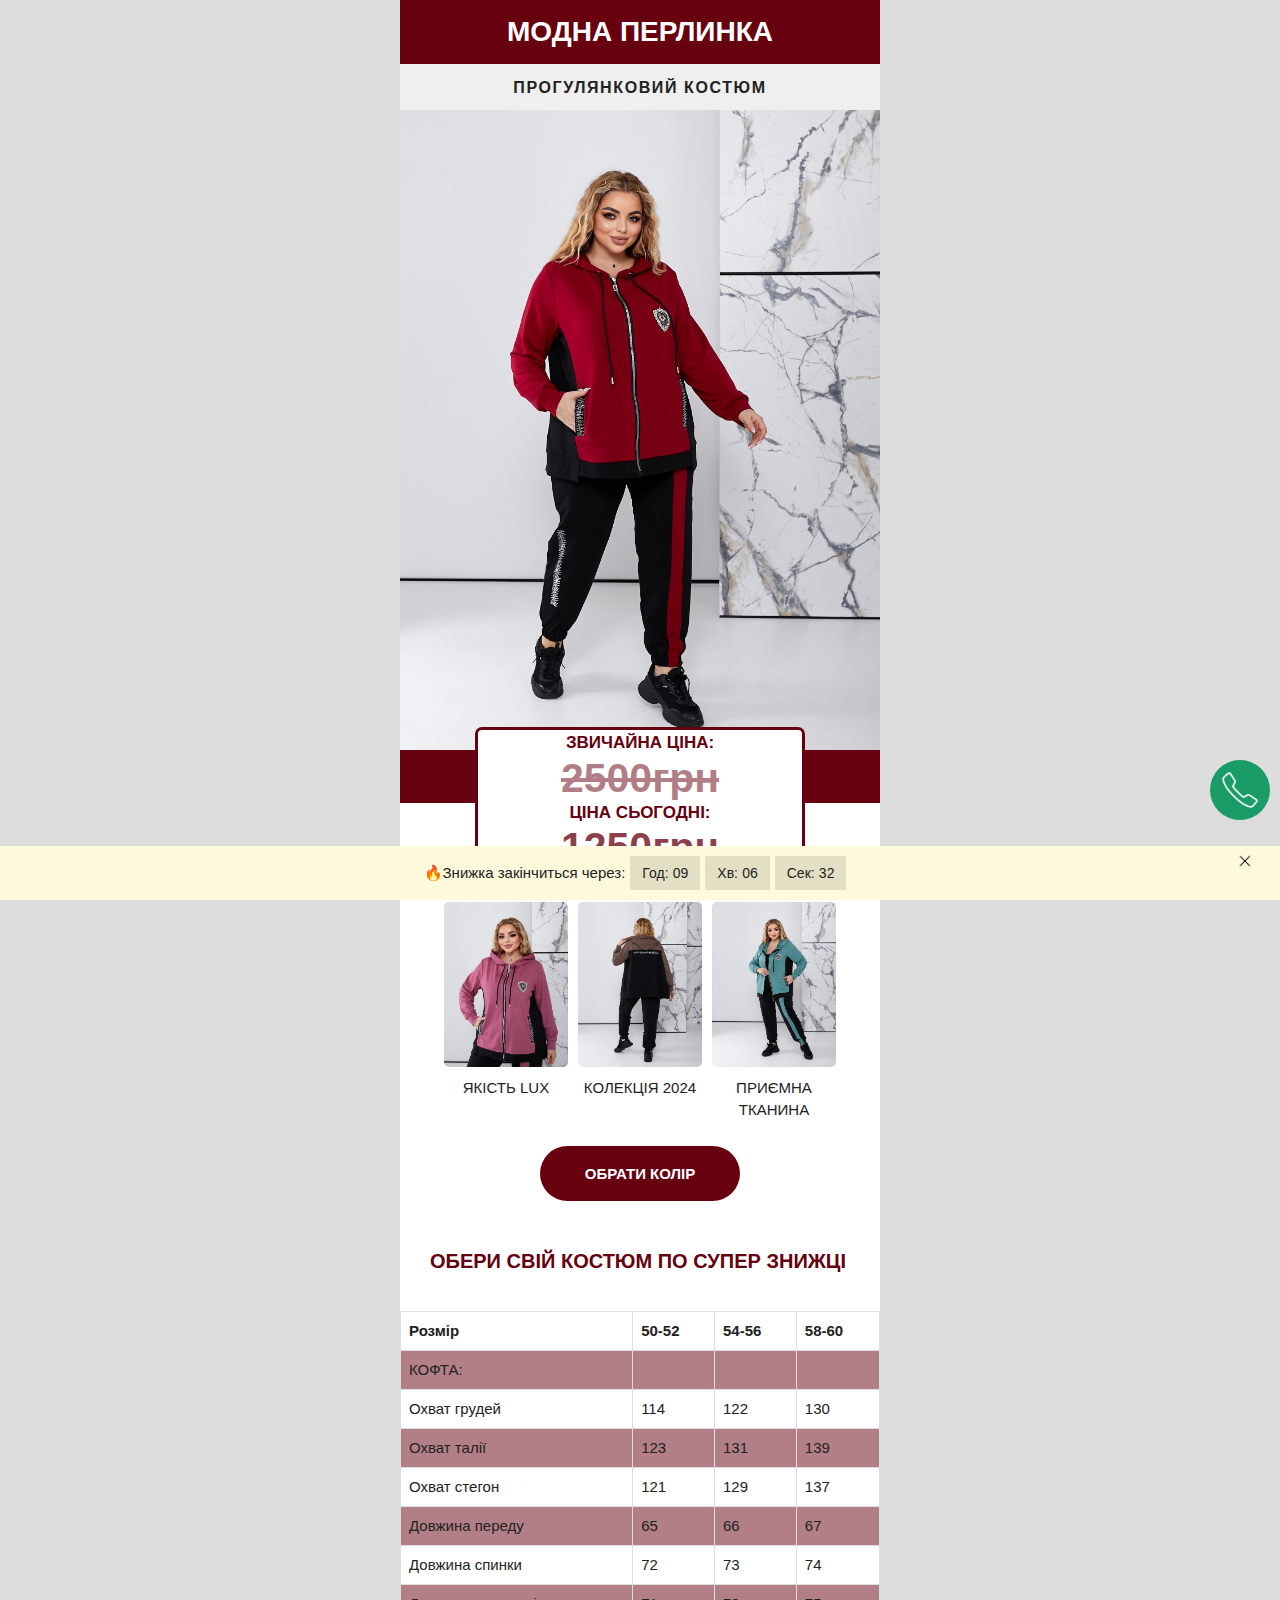
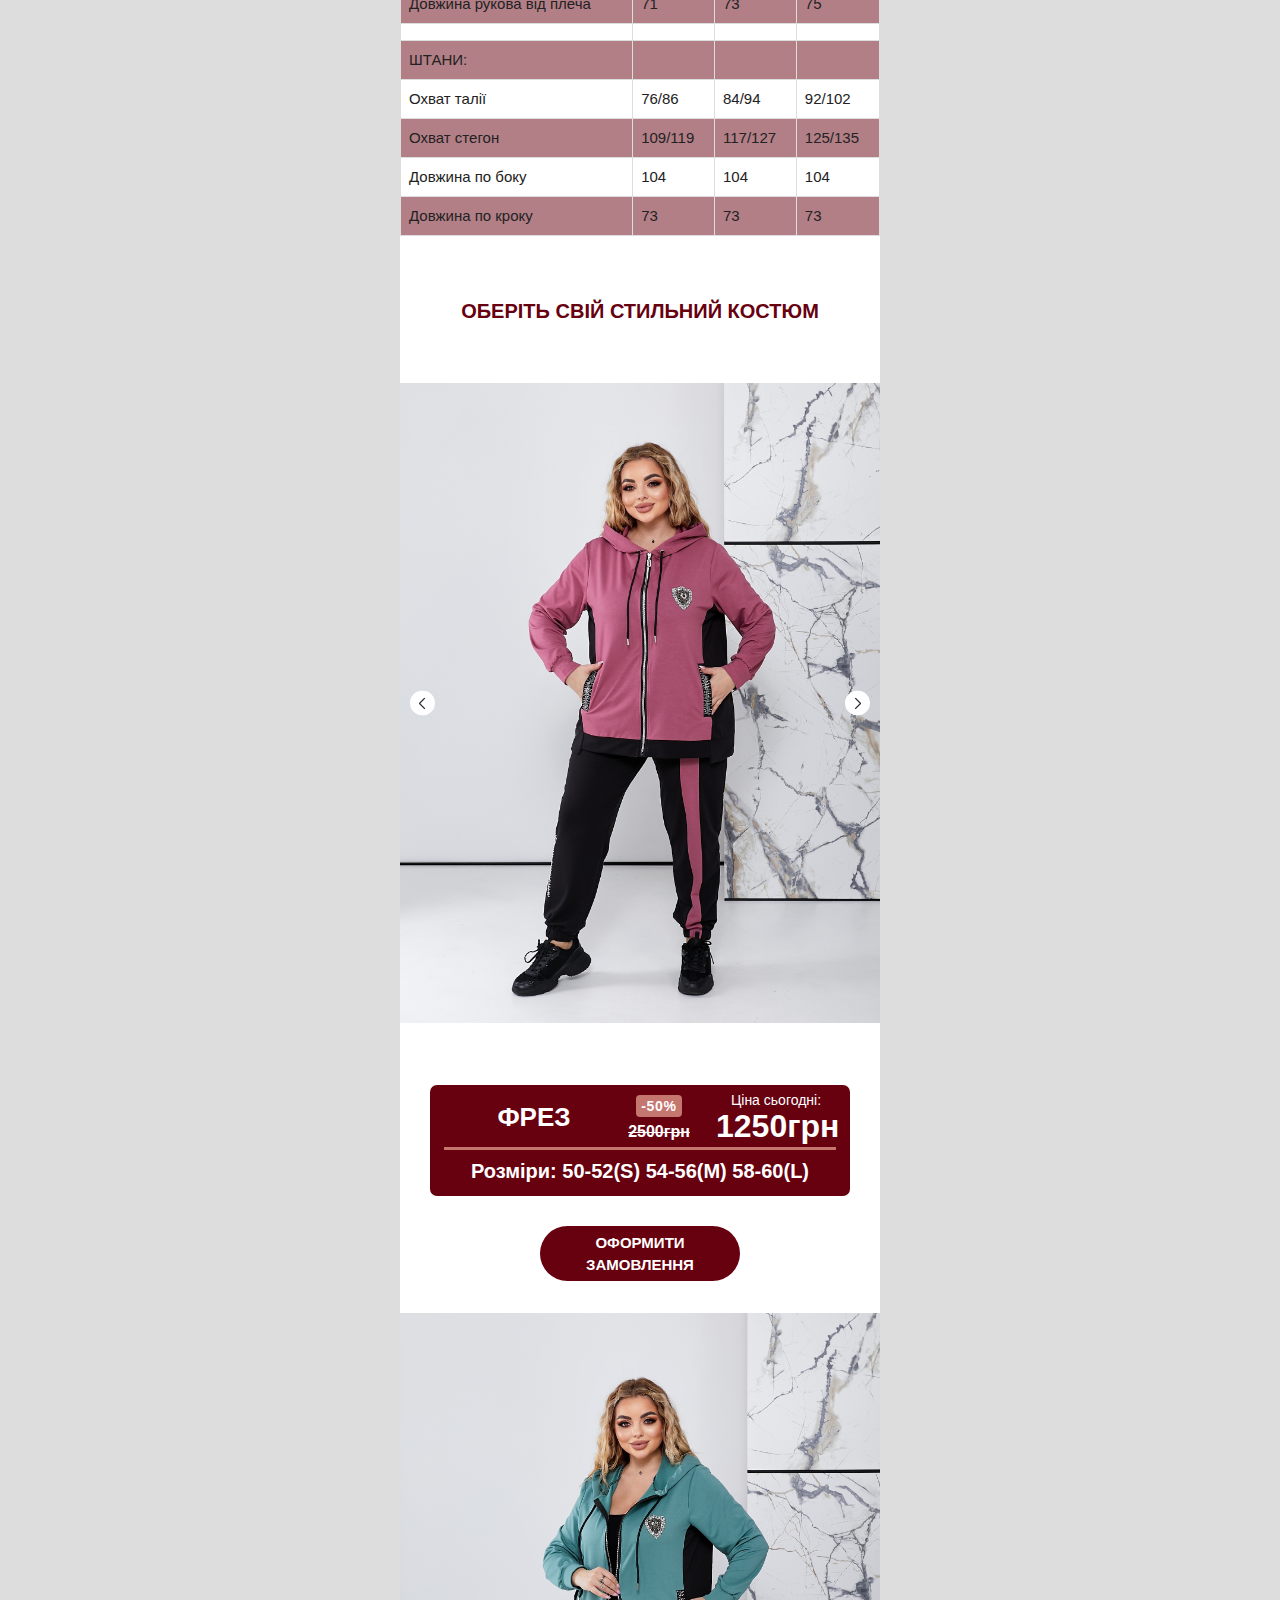
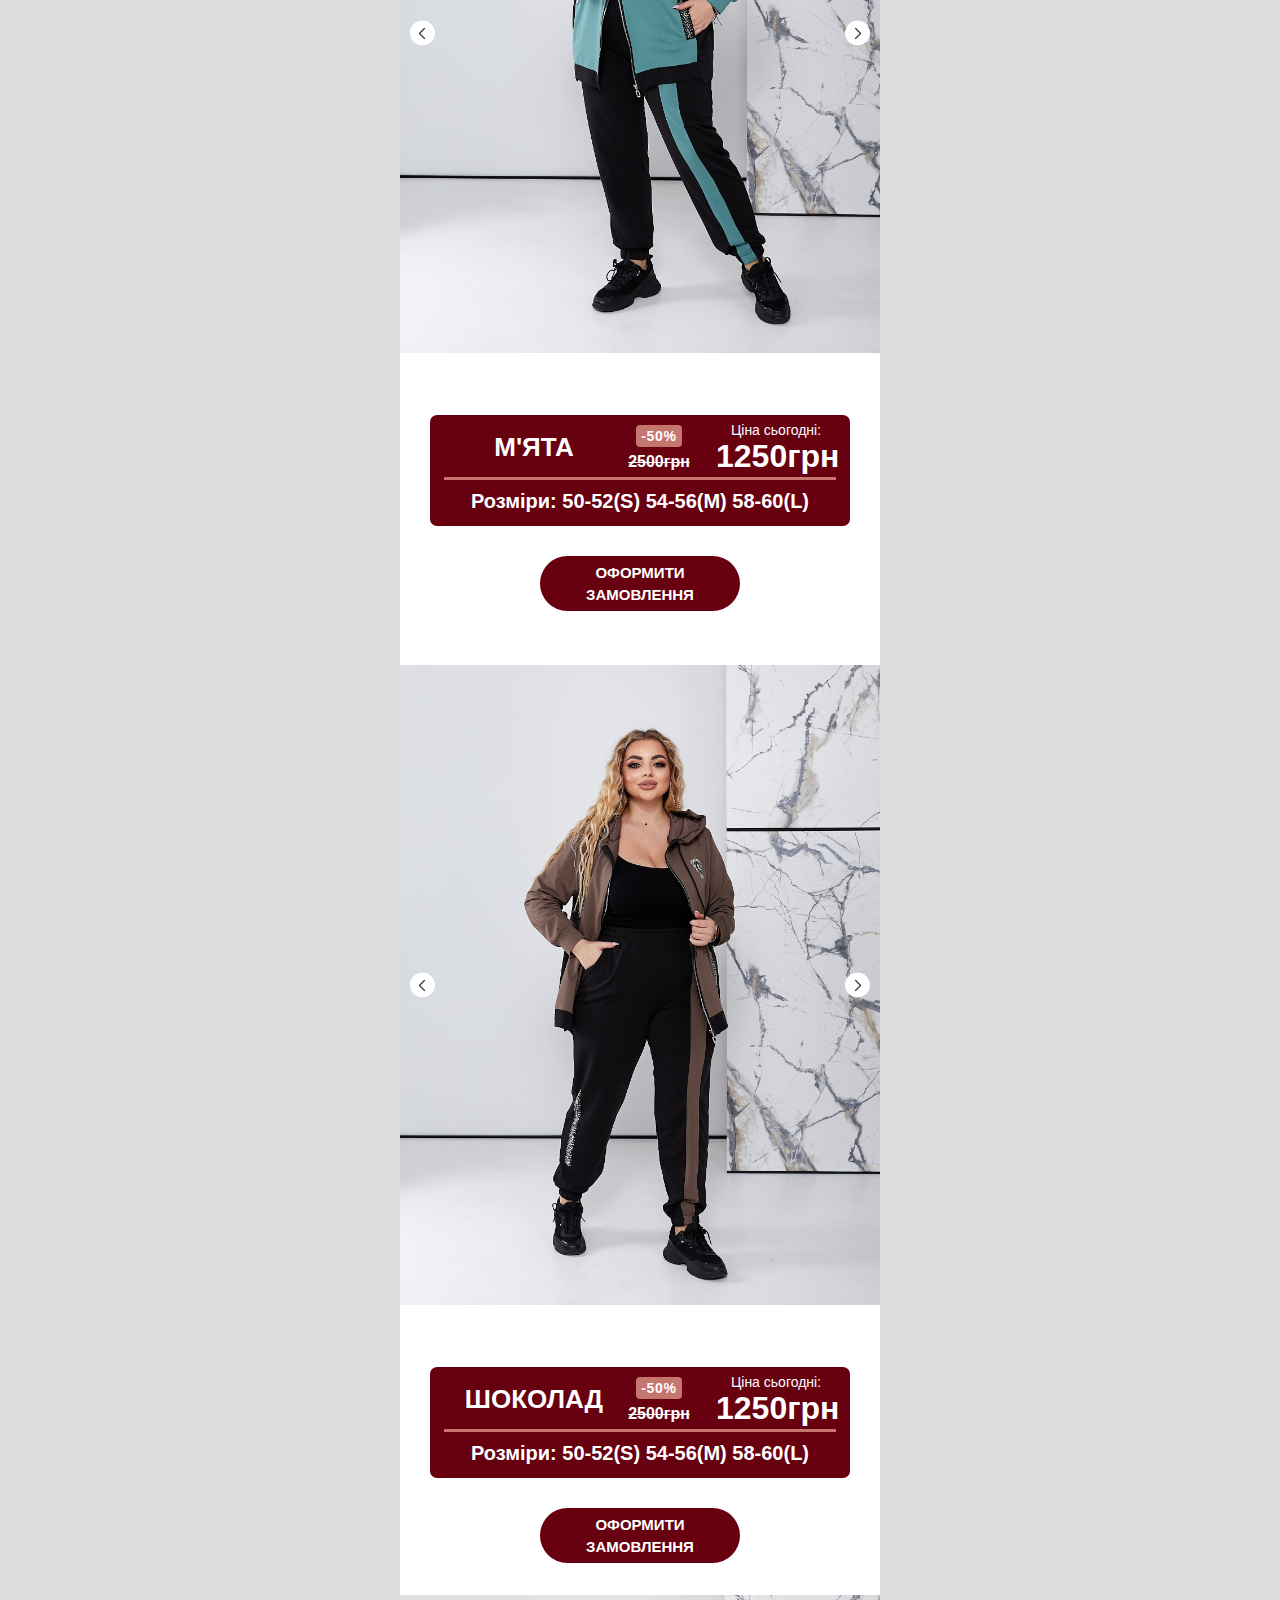
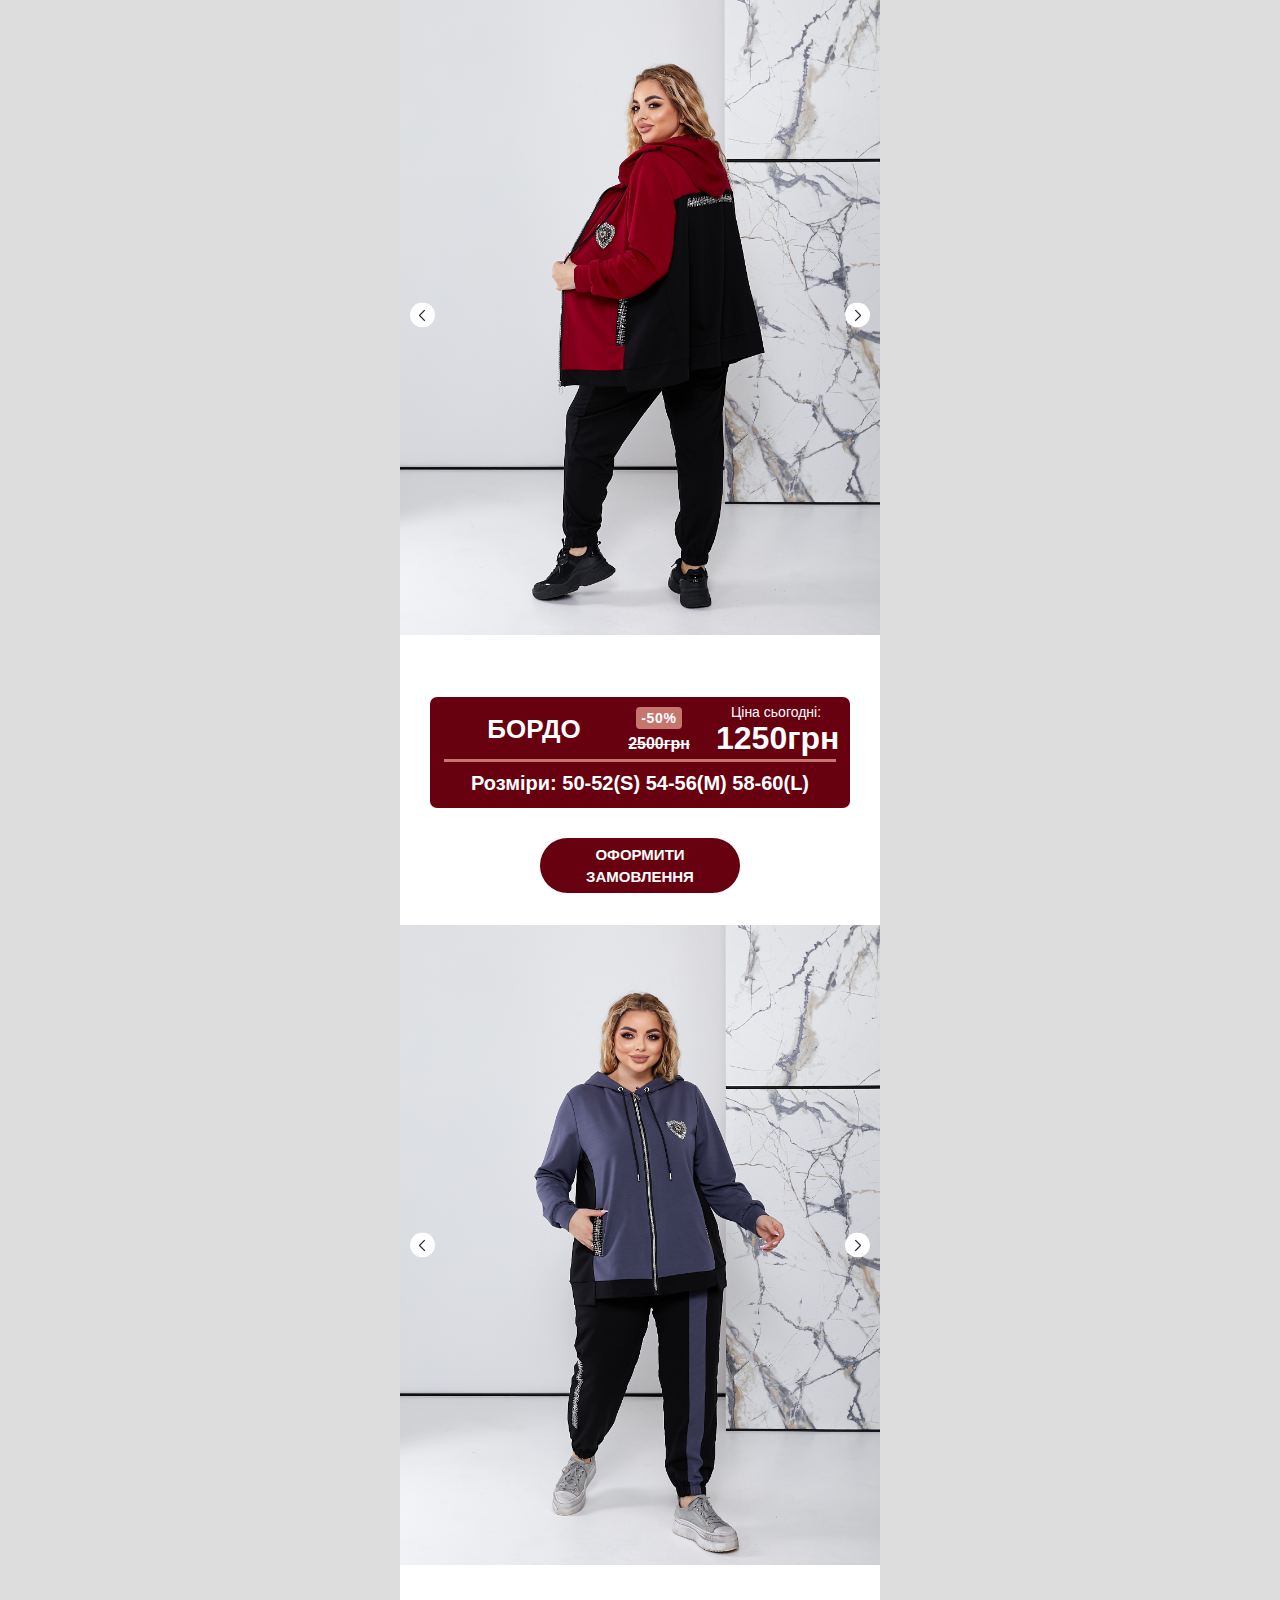
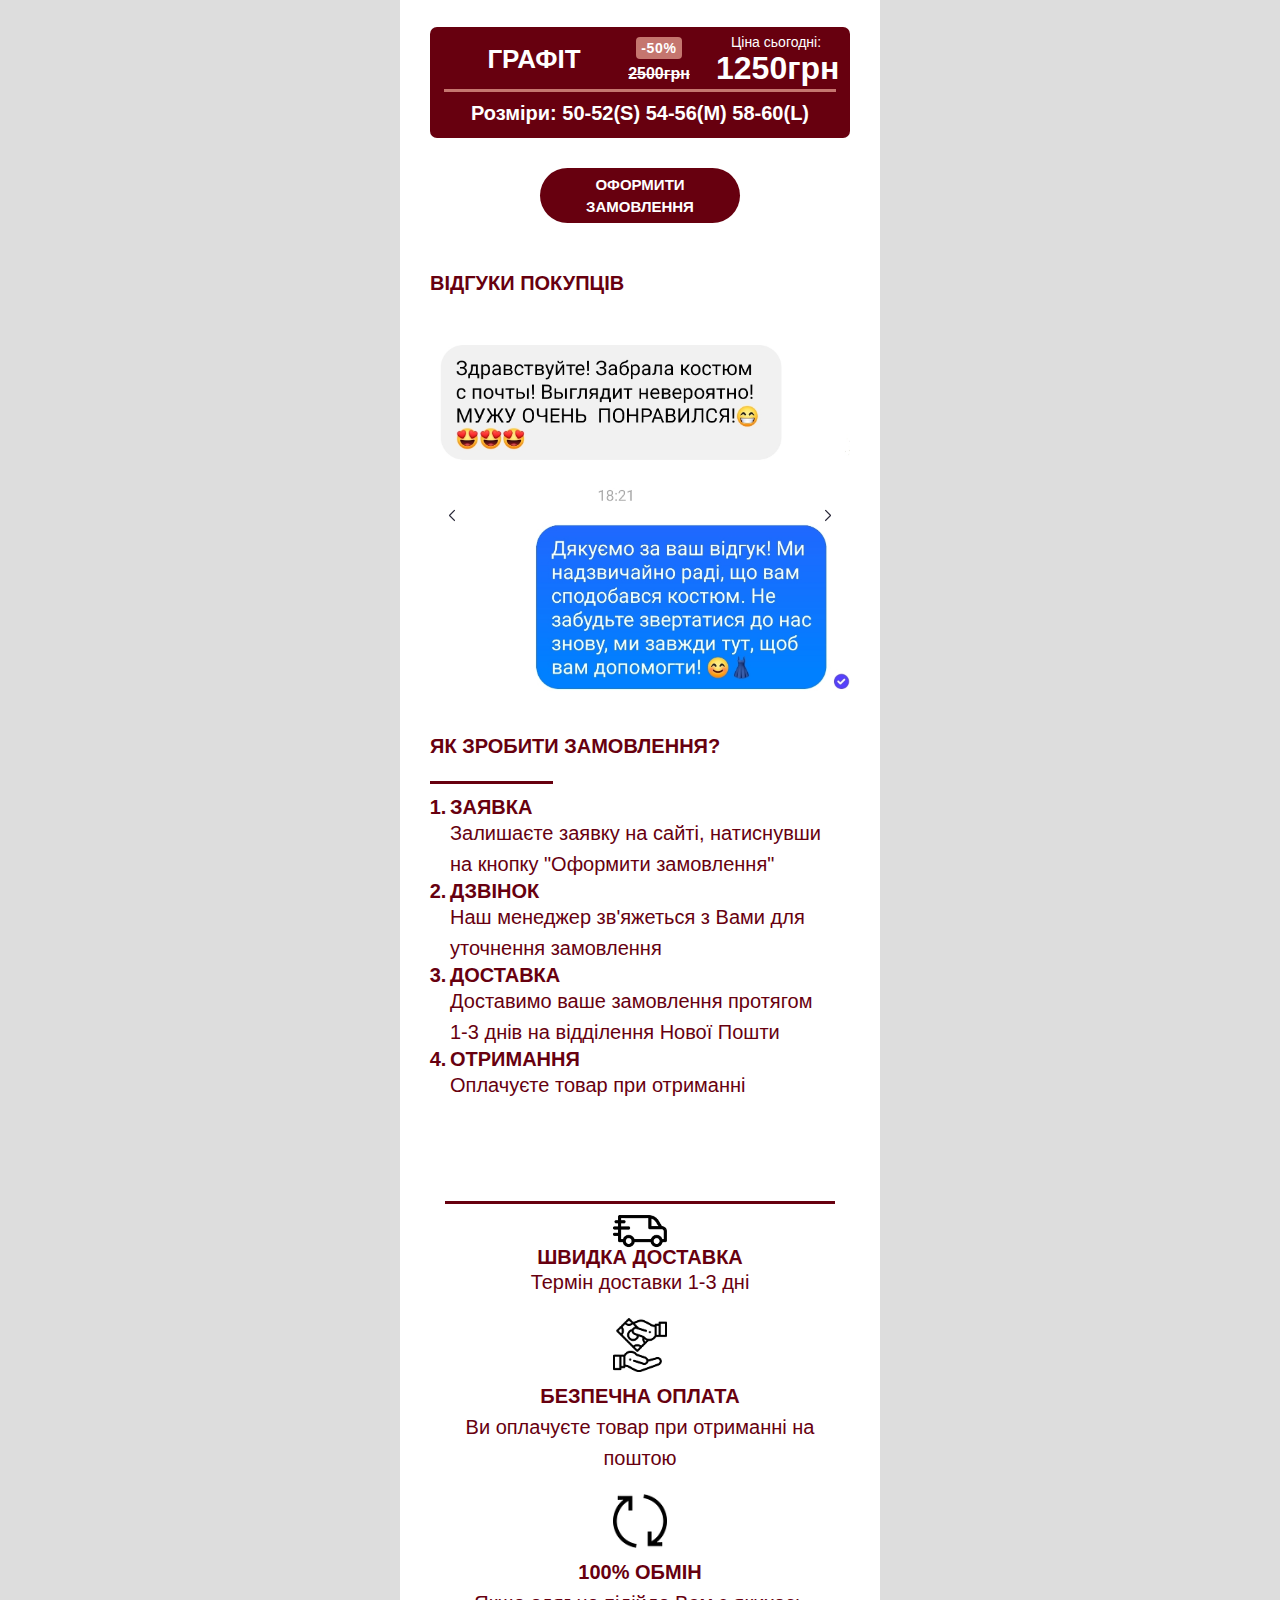
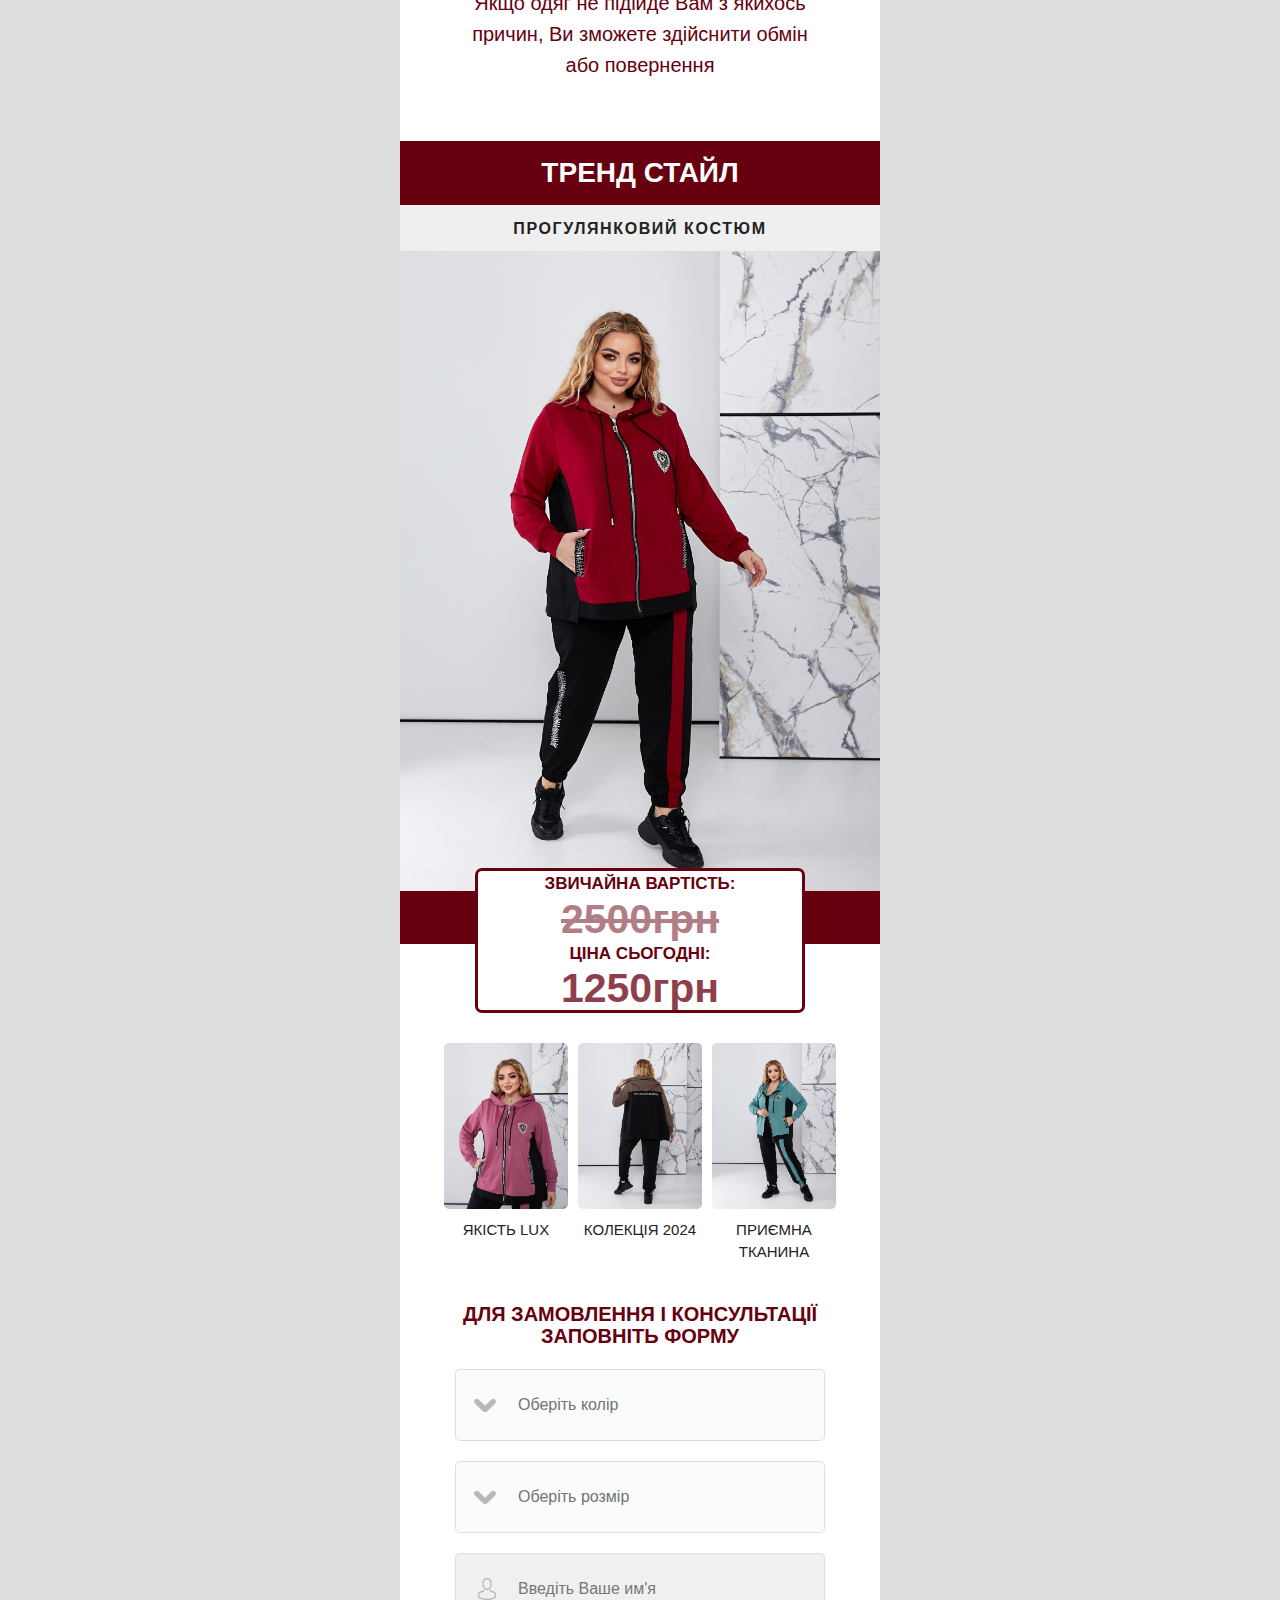
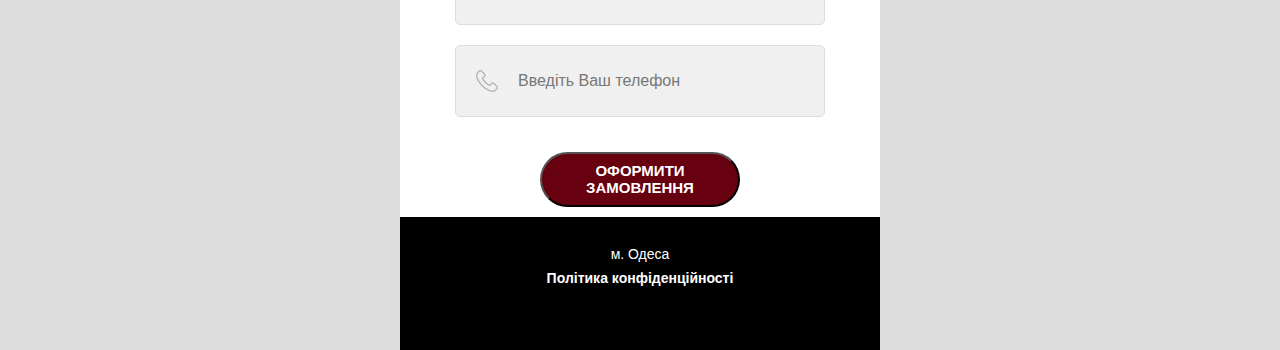
==== commit 43d5b5f4: "Update table size" ====
--- a/index.html
+++ b/index.html
@@ -5,32 +5,43 @@
     <meta name="viewport" content="width=480">
     <link rel="icon" href="favicon.ico">
     <title>ПРОГУЛЯНКОВИЙ КОСТЮМ</title>
-    <meta name="description" content="Широкий вибір стильних та якісних костюмів для всіх випадків. Відкрийте для себе наші колекції зараз і створіть свій неповторний образ!">
+    <meta name="description"
+          content="Широкий вибір стильних та якісних костюмів для всіх випадків. Відкрийте для себе наші колекції зараз і створіть свій неповторний образ!">
     <meta property="og:type" content="website">
     <meta property="og:description" content="ПРОГУЛЯНКОВИЙ КОСТЮМ">
     <meta property="og:title" content="ПРОГУЛЯНКОВИЙ КОСТЮМ">
-    <meta name="facebook-domain-verification" content="xnkvi5766ndbde8smkrnk5yju8hlxi" />
+    <meta name="facebook-domain-verification" content="xnkvi5766ndbde8smkrnk5yju8hlxi"/>
     <!-- Facebook Pixel Code -->
     <script>
-    !function(f,b,e,v,n,t,s)
-    {if(f.fbq)return;n=f.fbq=function(){n.callMethod?
-    n.callMethod.apply(n,arguments):n.queue.push(arguments)};
-    if(!f._fbq)f._fbq=n;n.push=n;n.loaded=!0;n.version='2.0';
-    n.queue=[];t=b.createElement(e);t.async=!0;
-    t.src=v;s=b.getElementsByTagName(e)[0];
-    s.parentNode.insertBefore(t,s)}(window,document,'script',
-    'https://connect.facebook.net/en_US/fbevents.js');
-     fbq('init', '270746092740877'); 
-    fbq('track', 'PageView');
+        !function (f, b, e, v, n, t, s) {
+            if (f.fbq) return;
+            n = f.fbq = function () {
+                n.callMethod ?
+                    n.callMethod.apply(n, arguments) : n.queue.push(arguments);
+            };
+            if (!f._fbq) f._fbq = n;
+            n.push = n;
+            n.loaded = !0;
+            n.version = '2.0';
+            n.queue = [];
+            t = b.createElement(e);
+            t.async = !0;
+            t.src = v;
+            s = b.getElementsByTagName(e)[0];
+            s.parentNode.insertBefore(t, s);
+        }(window, document, 'script',
+            'https://connect.facebook.net/en_US/fbevents.js');
+        fbq('init', '270746092740877');
+        fbq('track', 'PageView');
     </script>
     <noscript>
-     <img height="1" width="1" 
-    src="https://www.facebook.com/tr?id=270746092740877&ev=PageView
+        <img height="1" width="1"
+             src="https://www.facebook.com/tr?id=270746092740877&ev=PageView
     &noscript=1"/>
     </noscript>
     <!-- End Facebook Pixel Code -->
 
-   
+
     <script src="chrome-extension://mooikfkahbdckldjjndioackbalphokd/assets/prompt.js"></script>
 </head>
 <body>
@@ -55,7 +66,7 @@
 </div>
 <div class="main_wrapper">
 
-<a class="companyNumber" href="tel:+380689008456"><img src="img/telephoneWhiteIcon.png"/></a>
+    <a class="companyNumber" href="tel:+380689008456"><img src="img/telephoneWhiteIcon.png"/></a>
 
     <header class="offer_section offer3">
 
@@ -103,32 +114,101 @@
 
         <a href="#cat" class="button">Обрати колір</a>
 
-        <div class="productLeft">*ЗАЛИШИЛОСЯ ВСЬОГО 5 СУКОНЬ-ХУДІ ЗІ ЗНИЖКОЮ!</div>
+
     </header>
 
 
     <section class="description_section">
         <h2 class="title"><span>ОБЕРИ СВІЙ КОСТЮМ </span> ПО СУПЕР ЗНИЖЦІ</h2>
-
-        <ul class="characteristics__list">
-            <li><b>МАТЕРІАЛ: </b> 2-хнитка</li>
-            <li><b>РОЗМІРИ: </b> 50-52(S) 54-56(M) 58-60(L)</li>
-            <li><b>КОЛЬОРИ:</b> ФРЕЗ, М'ЯТА, ШОКОЛАД, БРОДО, ГРАФІТ</li>
-            <li><b>ТАБЛИЦЯ РАЗМІРІВ:</b>
-                <br/>
-                <br/>
-              <p><b>КОФТА :</b></p>
-                <p><b>50-52: </b>ОГ 96-108</p>
-                <p><b>54-56: </b>ОГ 104-120</p>
-                <p><b>58-60: </b>ОГ 118-136</p>
-                <br/>
-                <br/>
-                <p><b>ШТАНИ:</b></p>
-                <p><b>50-52: </b>ОС 100-116</p>
-                <p><b>54-56: </b>ОС 108-128</p>
-                <p><b>58-60: </b>ОС 118-142</p>   </li>
-        </ul>
-
+        <table>
+            <tr>
+                <th>Розмір</th>
+                <th>50-52</th>
+                <th>54-56</th>
+                <th>58-60</th>
+
+            </tr>
+            <tr>
+                <td>КОФТА:</td>
+                <td></td>
+                <td></td>
+                <td></td>
+            </tr>
+            <tr>
+                <td>Охват грудей</td>
+                <td>114</td>
+                <td>122</td>
+                <td>130</td>
+            </tr>
+            <tr>
+                <td>Охват талії</td>
+                <td>123</td>
+                <td>131</td>
+                <td>139</td>
+            </tr>
+            <tr>
+                <td>Охват стегон</td>
+                <td>121</td>
+                <td>129</td>
+                <td>137</td>
+            </tr>
+            <tr>
+                <td>Довжина переду</td>
+                <td>65</td>
+                <td>66</td>
+                <td>67</td>
+            </tr>
+            <tr>
+                <td>Довжина спинки</td>
+                <td>72</td>
+                <td>73</td>
+                <td>74</td>
+            </tr>
+            <tr>
+                <td>Довжина рукова від плеча</td>
+                <td>71</td>
+                <td>73</td>
+                <td>75</td>
+            </tr>
+            <tr>
+                <td></td>
+                <td></td>
+                <td></td>
+                <td></td>
+            </tr>
+
+            <tr>
+                <td>ШТАНИ:</td>
+                <td></td>
+                <td></td>
+                <td></td>
+
+            </tr>
+            <tr>
+                <td>Охват талії</td>
+                <td>76/86</td>
+                <td>84/94</td>
+                <td>92/102</td>
+            </tr>
+            <tr>
+                <td>Охват стегон</td>
+                <td>109/119</td>
+                <td>117/127</td>
+                <td>125/135</td>
+            </tr>
+            <tr>
+                <td>Довжина по боку</td>
+                <td>104</td>
+                <td>104</td>
+                <td>104</td>
+            </tr>
+            <tr>
+                <td>Довжина по кроку</td>
+                <td>73</td>
+                <td>73</td>
+                <td>73</td>
+            </tr>
+        </table>
     </section>
 
     <section class="cat" id="cat">
@@ -288,7 +368,6 @@
 
             <a href="#order_form" rel="2" class="button zakaz">Оформити замовлення</a>
         </div>
-
 
 
         <section class="reviews3_section">
@@ -415,7 +494,6 @@
 
 
         </div>
-        <div class="productLeft">*ЗАЛИШИЛОСЯ ВСЬОГО 5 СУКОНЬ-ХУДІ ЗІ ЗНИЖКОЮ!</div>
         <div class="formTitle">Для замовлення і консультації заповніть форму</div>
         <br>
         <form id="order_form" class="order_form">
@@ -430,14 +508,16 @@
             </select>
 
             <select id="size" name="size" required="">
-		<option selected="" disabled="">Оберіть розмір</option>
+                <option selected="" disabled="">Оберіть розмір</option>
                 <option value="50-52(S)">50-52(S)</option>
                 <option value="54-56(M)">54-56(M)</option>
                 <option value="58-60(L)">58-60(L)</option>
             </select>
 
-            <input id="userName" class="field" type="text" name="customerName" placeholder="Введіть Ваше им'я" required="">
-            <input id="phoneNumber" class="field" type="tel" name="phoneNumber" placeholder="Введіть Ваш телефон" required="">
+            <input id="userName" class="field" type="text" name="customerName" placeholder="Введіть Ваше им'я"
+                   required="">
+            <input id="phoneNumber" class="field" type="tel" name="phoneNumber" placeholder="Введіть Ваш телефон"
+                   required="">
             <input type="hidden" value="0165" name="model" id="model">
             <input type="hidden" value="" name="sekunda" id="sekunda">
             <button class="button" type="submit">Оформити замовлення</button>
@@ -451,7 +531,7 @@
 
     </section></div>
 <script src="js/jquery.min.js"></script>
-<script src="js/maska-nomera.js" type="text/javascript" ></script>
+<script src="js/maska-nomera.js" type="text/javascript"></script>
 <script type="text/javascript">
 
 
@@ -461,15 +541,15 @@
             var phon = $(this).find('input[name=\'phoneNumber\']').val();
 
             if (phon.indexOf('_') == -1 && phon != null && typeof phon !== 'undefined' && phon != '') {
-		console.log("number:", phon);
+                console.log('number:', phon);
             } else {
                 alert('Введіть ваш номер телефона!');
                 return false;
             }
         });
-       $('input[name=\'phoneNumber\']').mask('+38(099) 999-99-99');
-
-        $.fn.setCursorPosition = function(pos) {
+        $('input[name=\'phoneNumber\']').mask('+38(099) 999-99-99');
+
+        $.fn.setCursorPosition = function (pos) {
             if ($(this).get(0).setSelectionRange) {
                 $(this).get(0).setSelectionRange(pos, pos);
             } else if ($(this).get(0).createTextRange) {
@@ -482,7 +562,7 @@
         };
 
 
-        $('input[type="tel"]').click(function(){
+        $('input[type="tel"]').click(function () {
             $(this).setCursorPosition(5);  // set position number
         });
 
@@ -508,6 +588,5 @@
 setInterval(timeDisp, 1000);</script>
 
 
-
 </body>
 </html>
--- a/css/reset4a3c6.css
+++ b/css/reset4a3c6.css
@@ -20,7 +20,7 @@
     padding: 0 20px 0 62px
 }
 
-html,body,div,span,applet,object,iframe,h1,h2,h3,h4,h5,h6,p,blockquote,pre,a,abbr,acronym,address,big,cite,code,del,dfn,em,img,ins,kbd,q,s,samp,small,strike,strong,sub,sup,tt,var,b,u,i,center,dl,dt,dd,ol,ul,li,fieldset,form,label,legend,table,caption,tbody,tfoot,thead,tr,th,td,article,aside,canvas,details,embed,figure,figcaption,footer,header,menu,nav,output,ruby,section,summary,time,mark,audio,video {
+html,body,div,span,applet,object,iframe,h1,h2,h3,h4,h5,h6,p,blockquote,pre,a,abbr,acronym,address,big,cite,code,del,dfn,em,img,ins,kbd,q,s,samp,small,strike,strong,sub,sup,tt,var,b,u,i,center,dl,dt,dd,ol,ul,li,fieldset,form,label,legend,caption,tbody,tfoot,thead,article,aside,canvas,details,embed,figure,figcaption,footer,header,menu,nav,output,ruby,section,summary,time,mark,audio,video {
     margin: 0;
     padding: 0;
     border: 0;
@@ -101,7 +101,4 @@
     -webkit-font-smoothing: subpixel-antialiased !important
 }
 
-table {
-    border-collapse: collapse;
-    border-spacing: 0
-}
+
--- a/css/styles8ca58.css
+++ b/css/styles8ca58.css
@@ -12,7 +12,21 @@
     z-index: 100;
 }
 
-
+table {
+    font-family: arial, sans-serif;
+    border-collapse: collapse;
+    width: 100%;
+}
+
+td, th {
+    border: 1px solid #dddddd;
+    text-align: left;
+    padding: 8px;
+}
+
+tr:nth-child(even) {
+    background: rgba(102, 0, 15, 0.5)
+}
 
 
 
@@ -97,8 +111,9 @@
 }
 
 .catitem {
-    width: 420px;
-    margin: 0 auto 40px;
+    text-align: center;
+    width: 100%;
+    margin: 40px auto 0;
 
 }
 
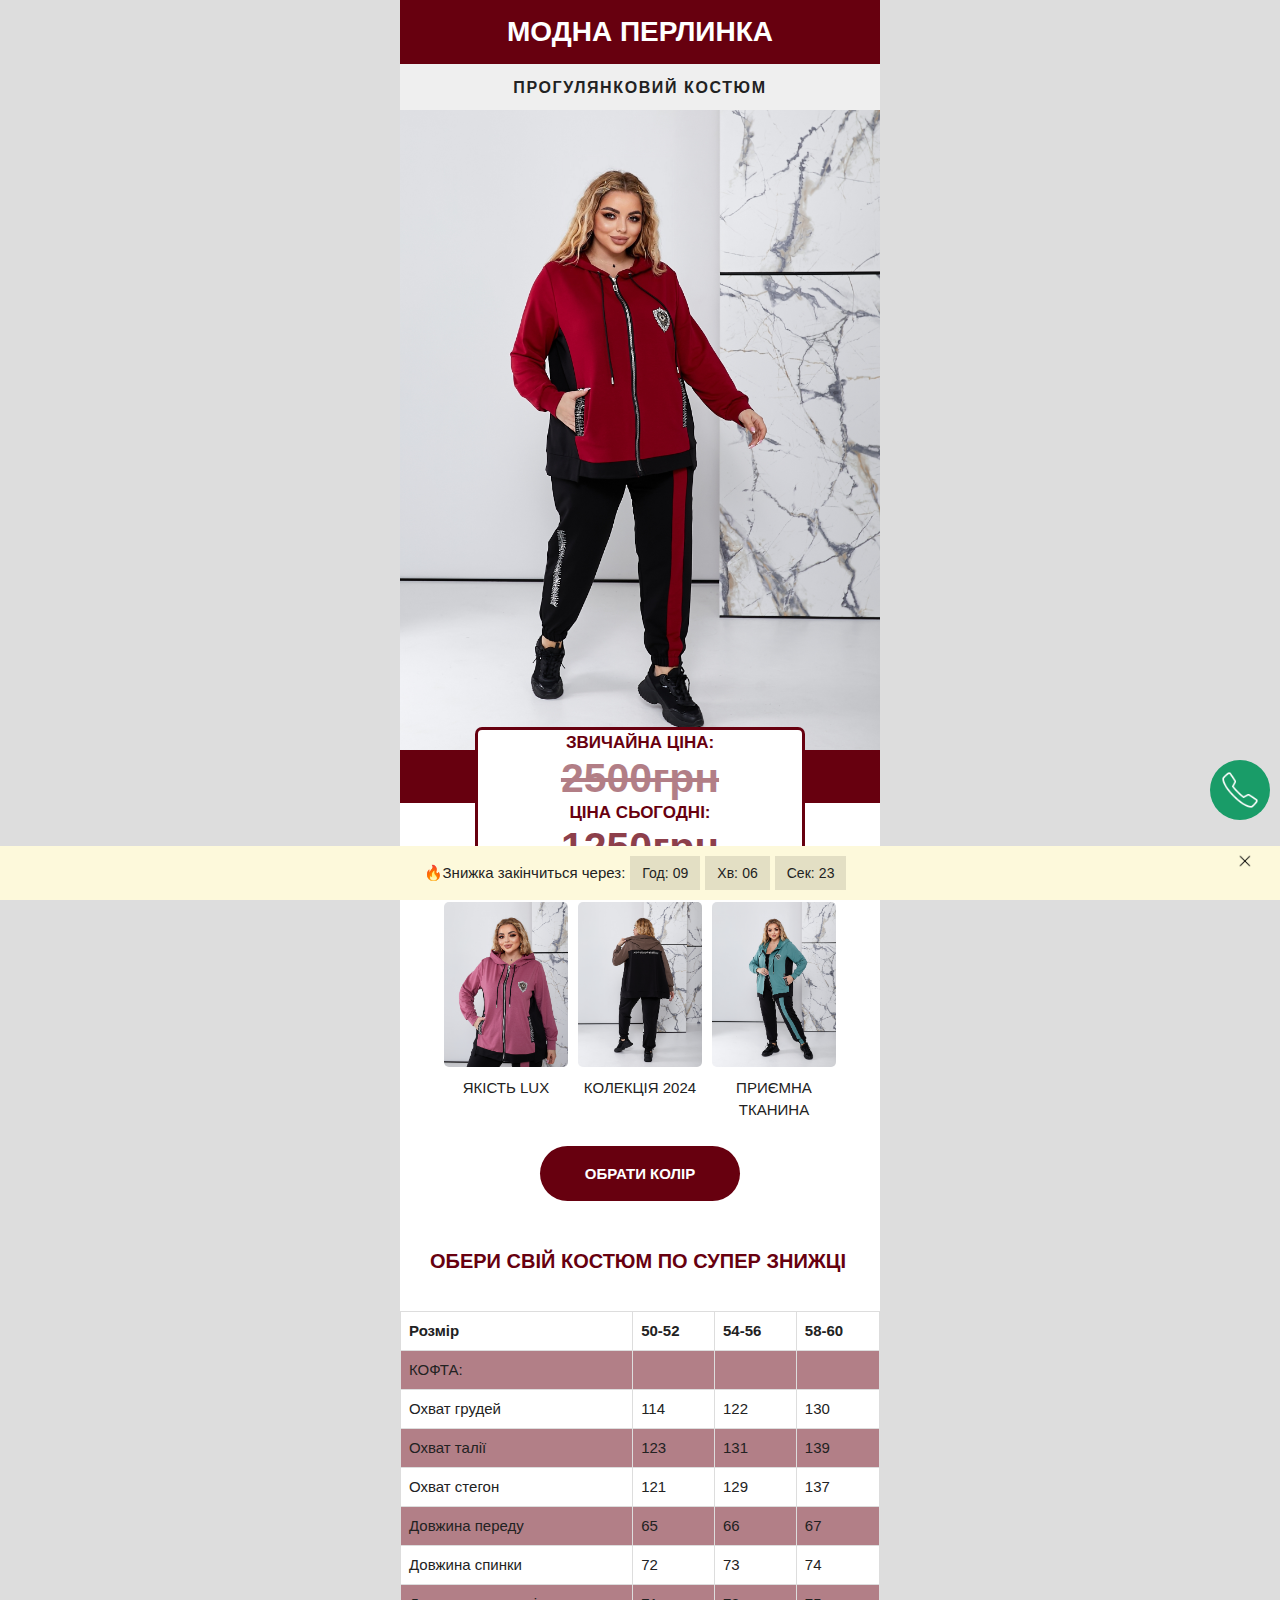
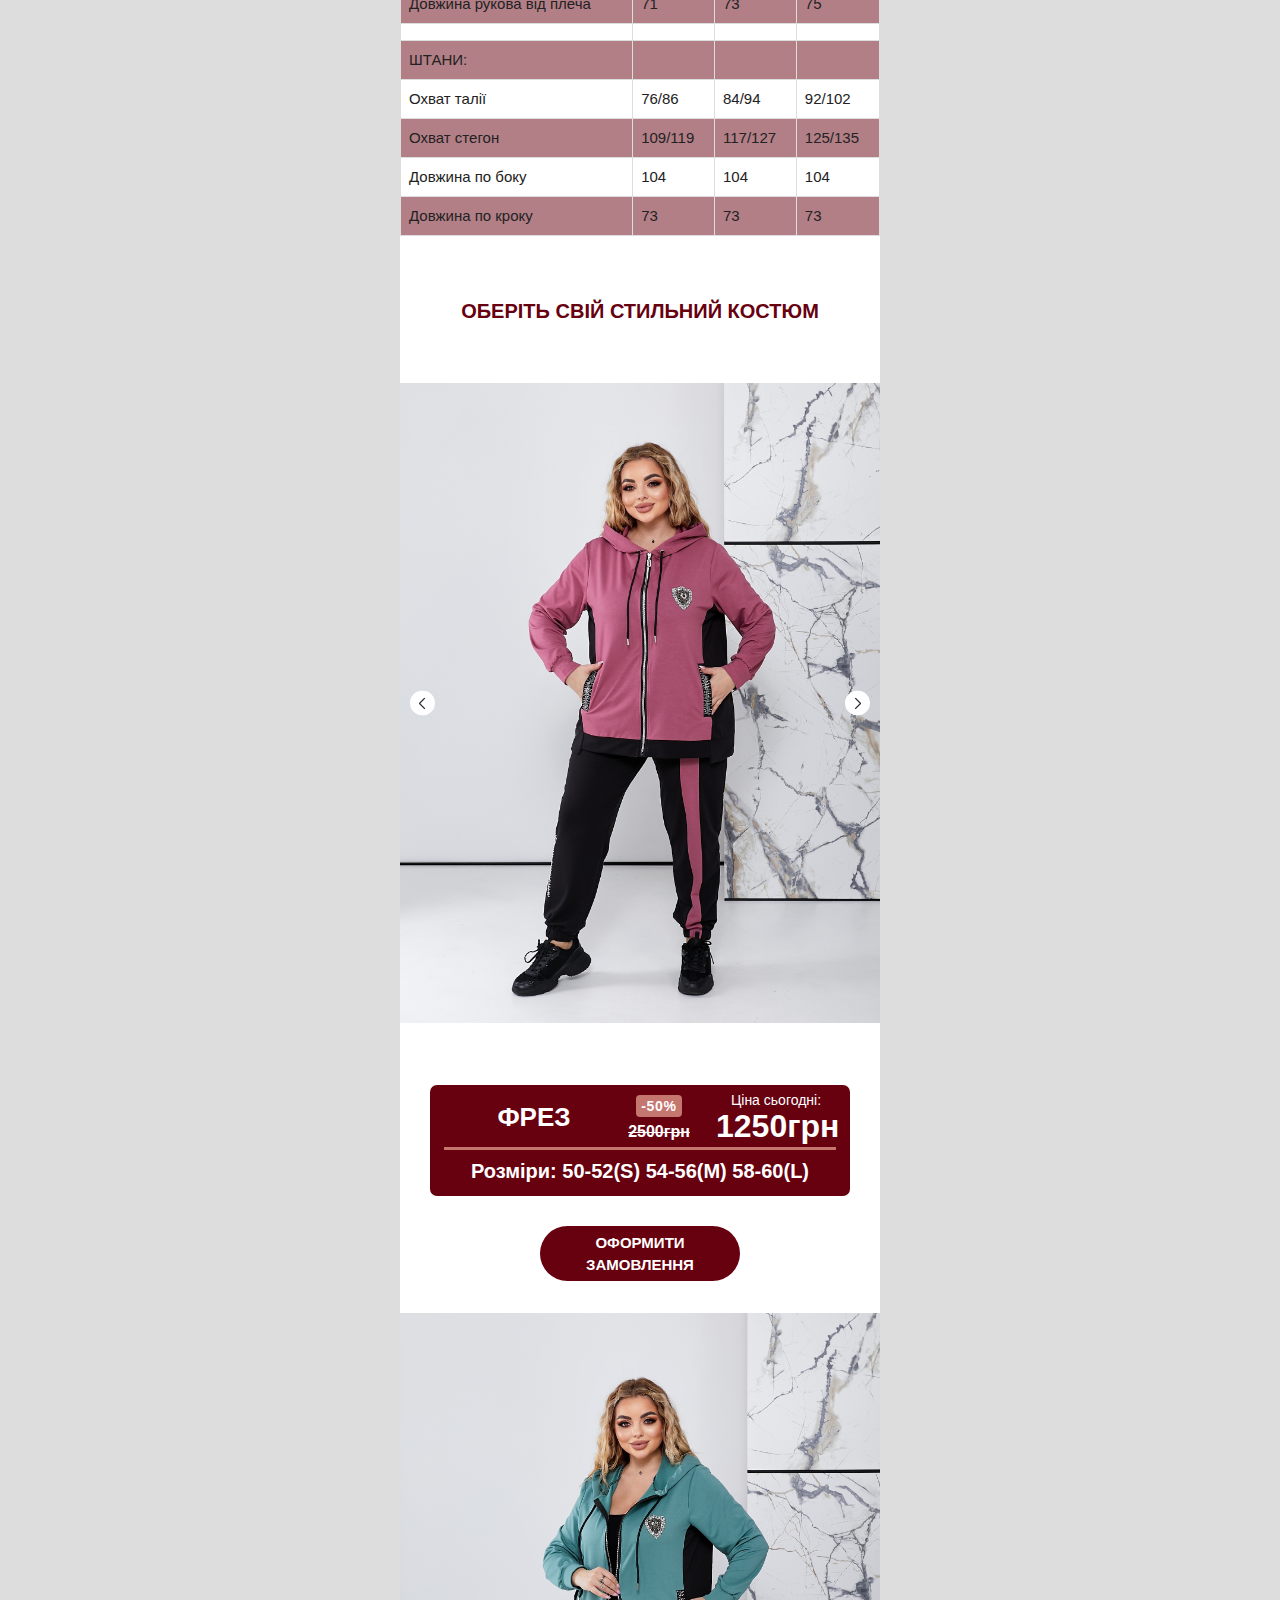
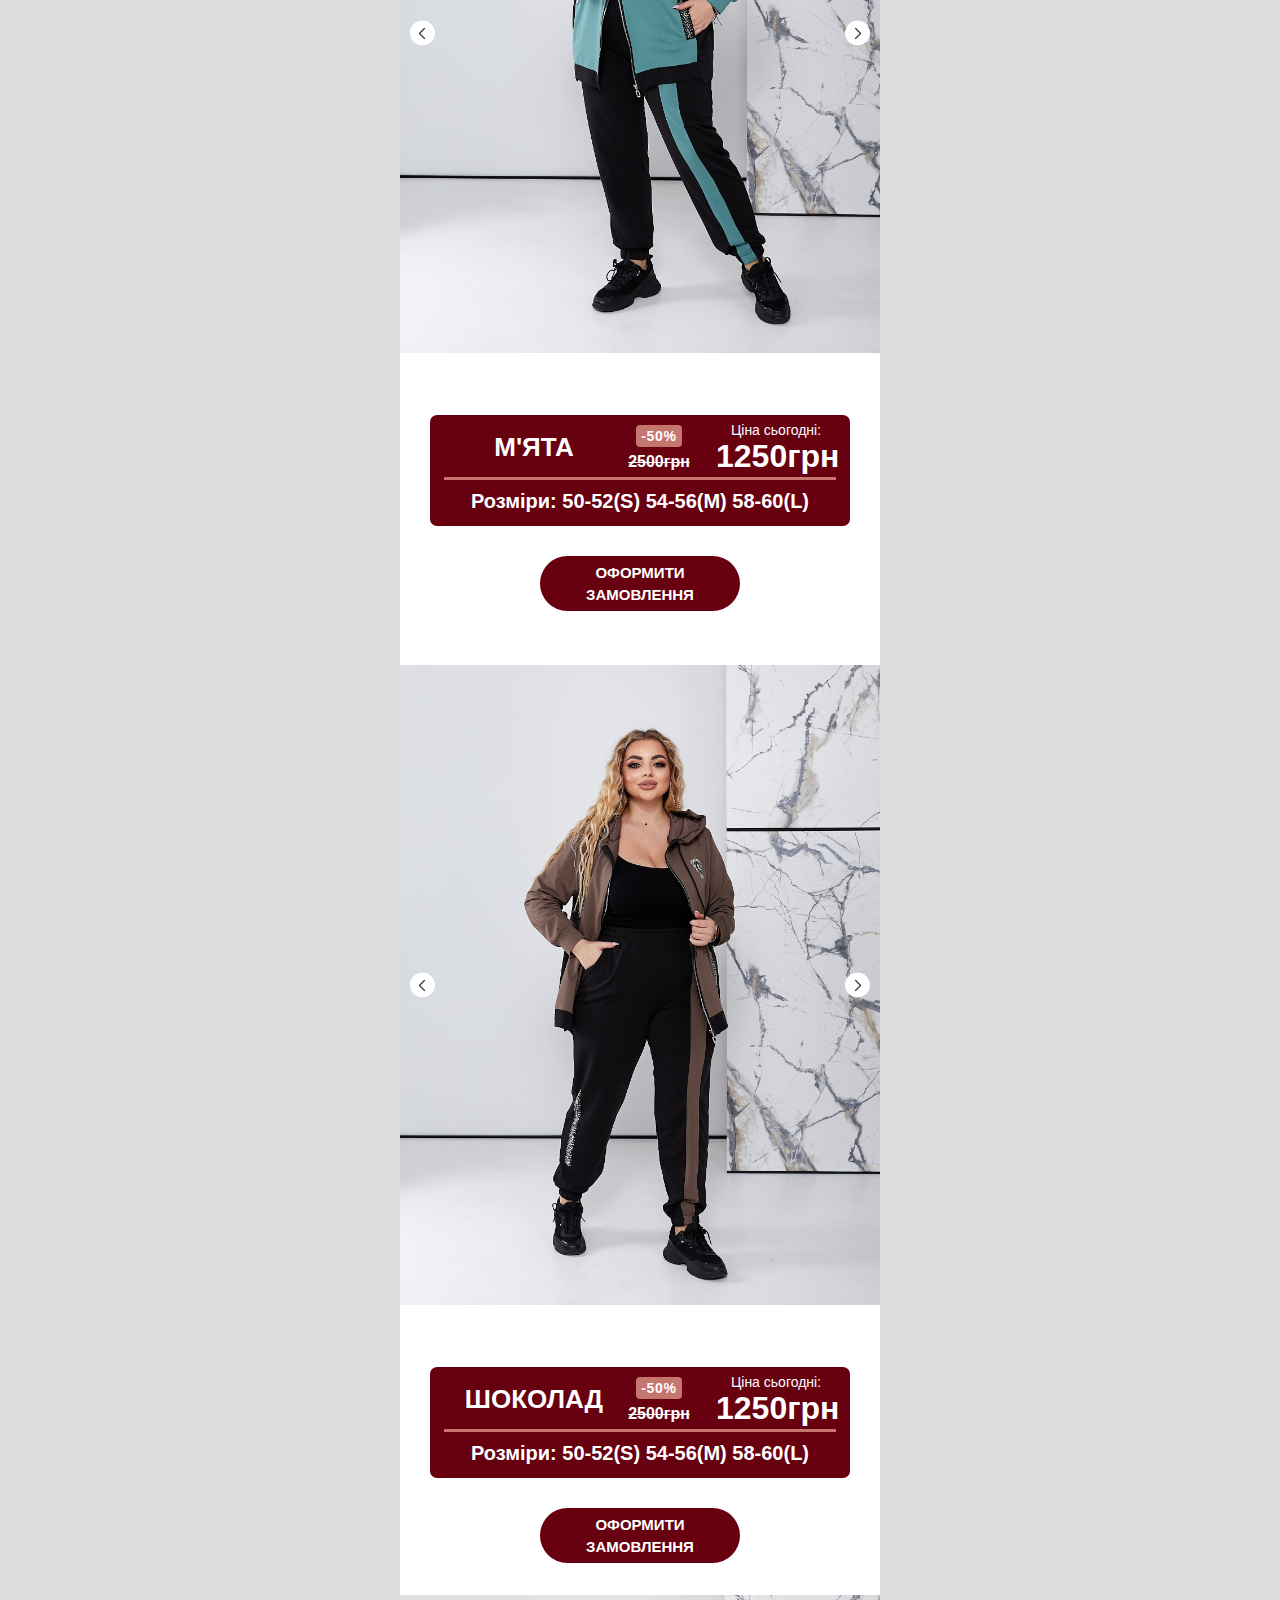
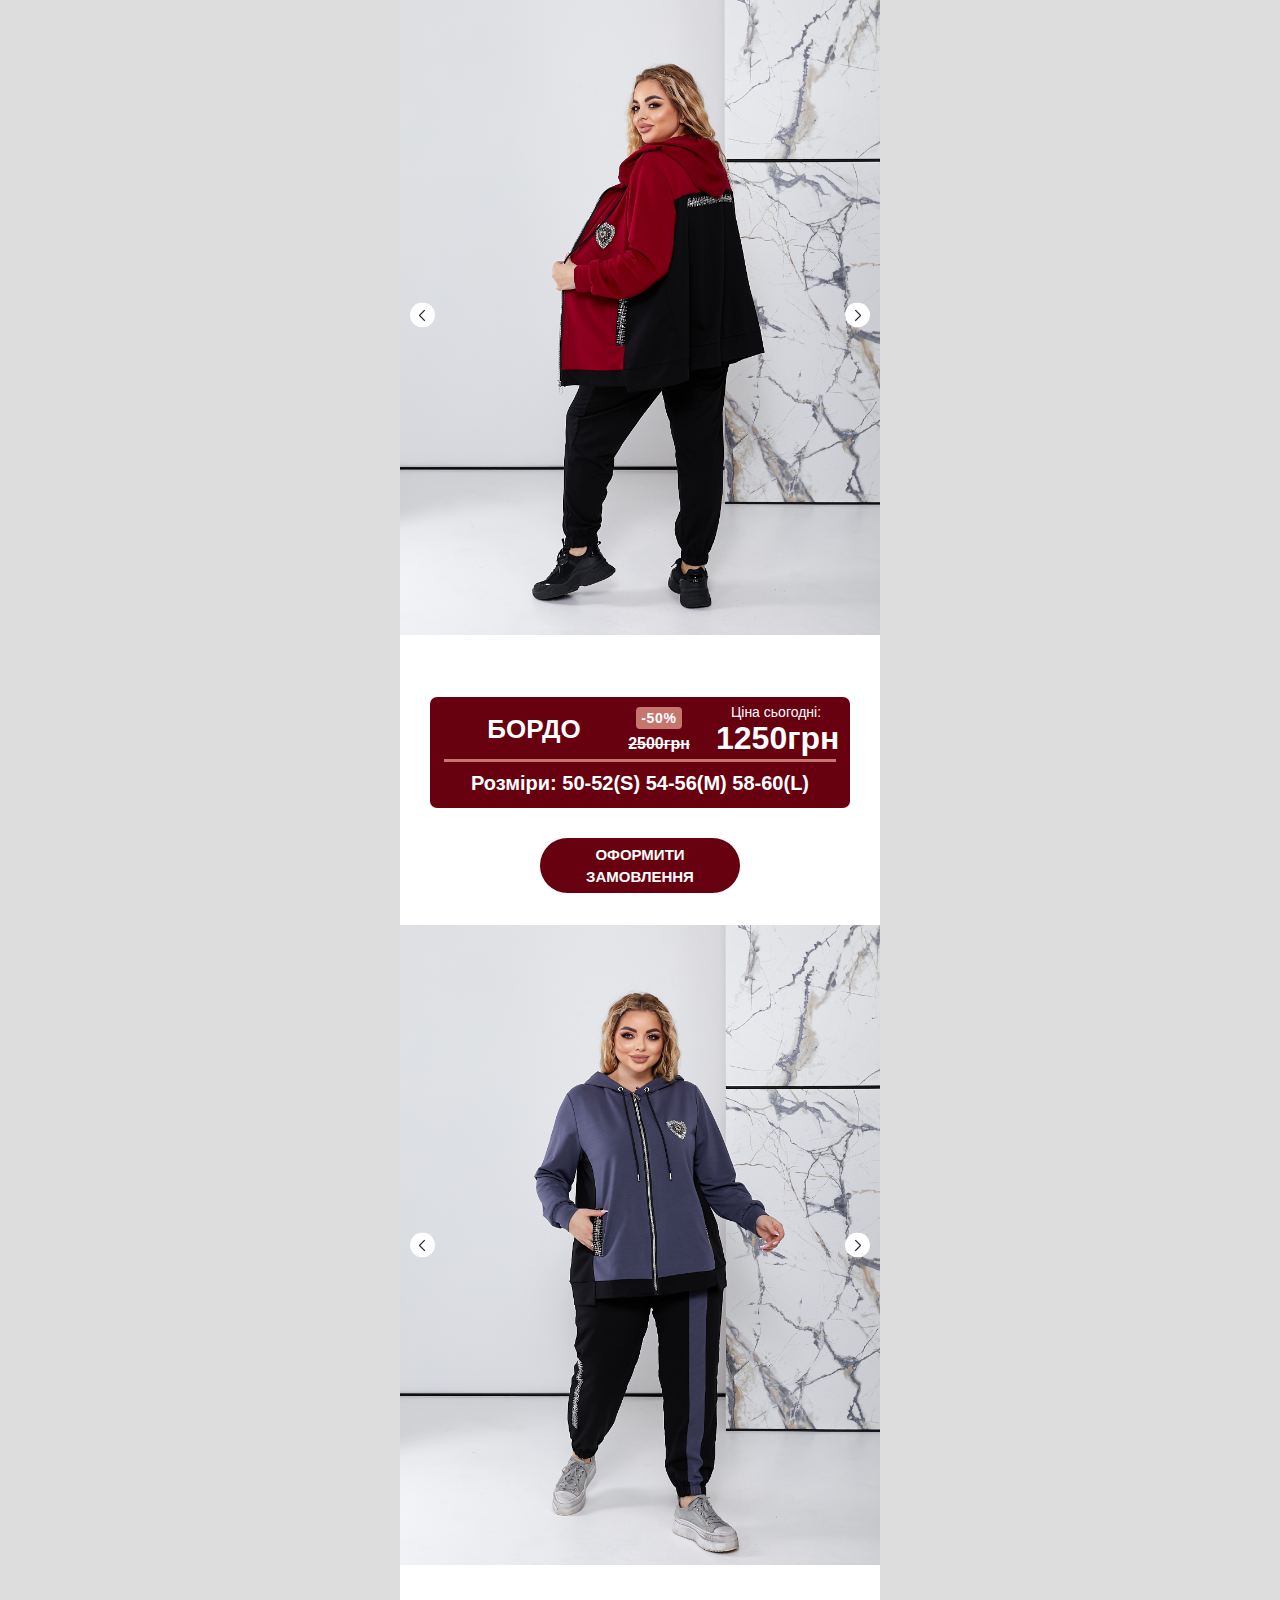
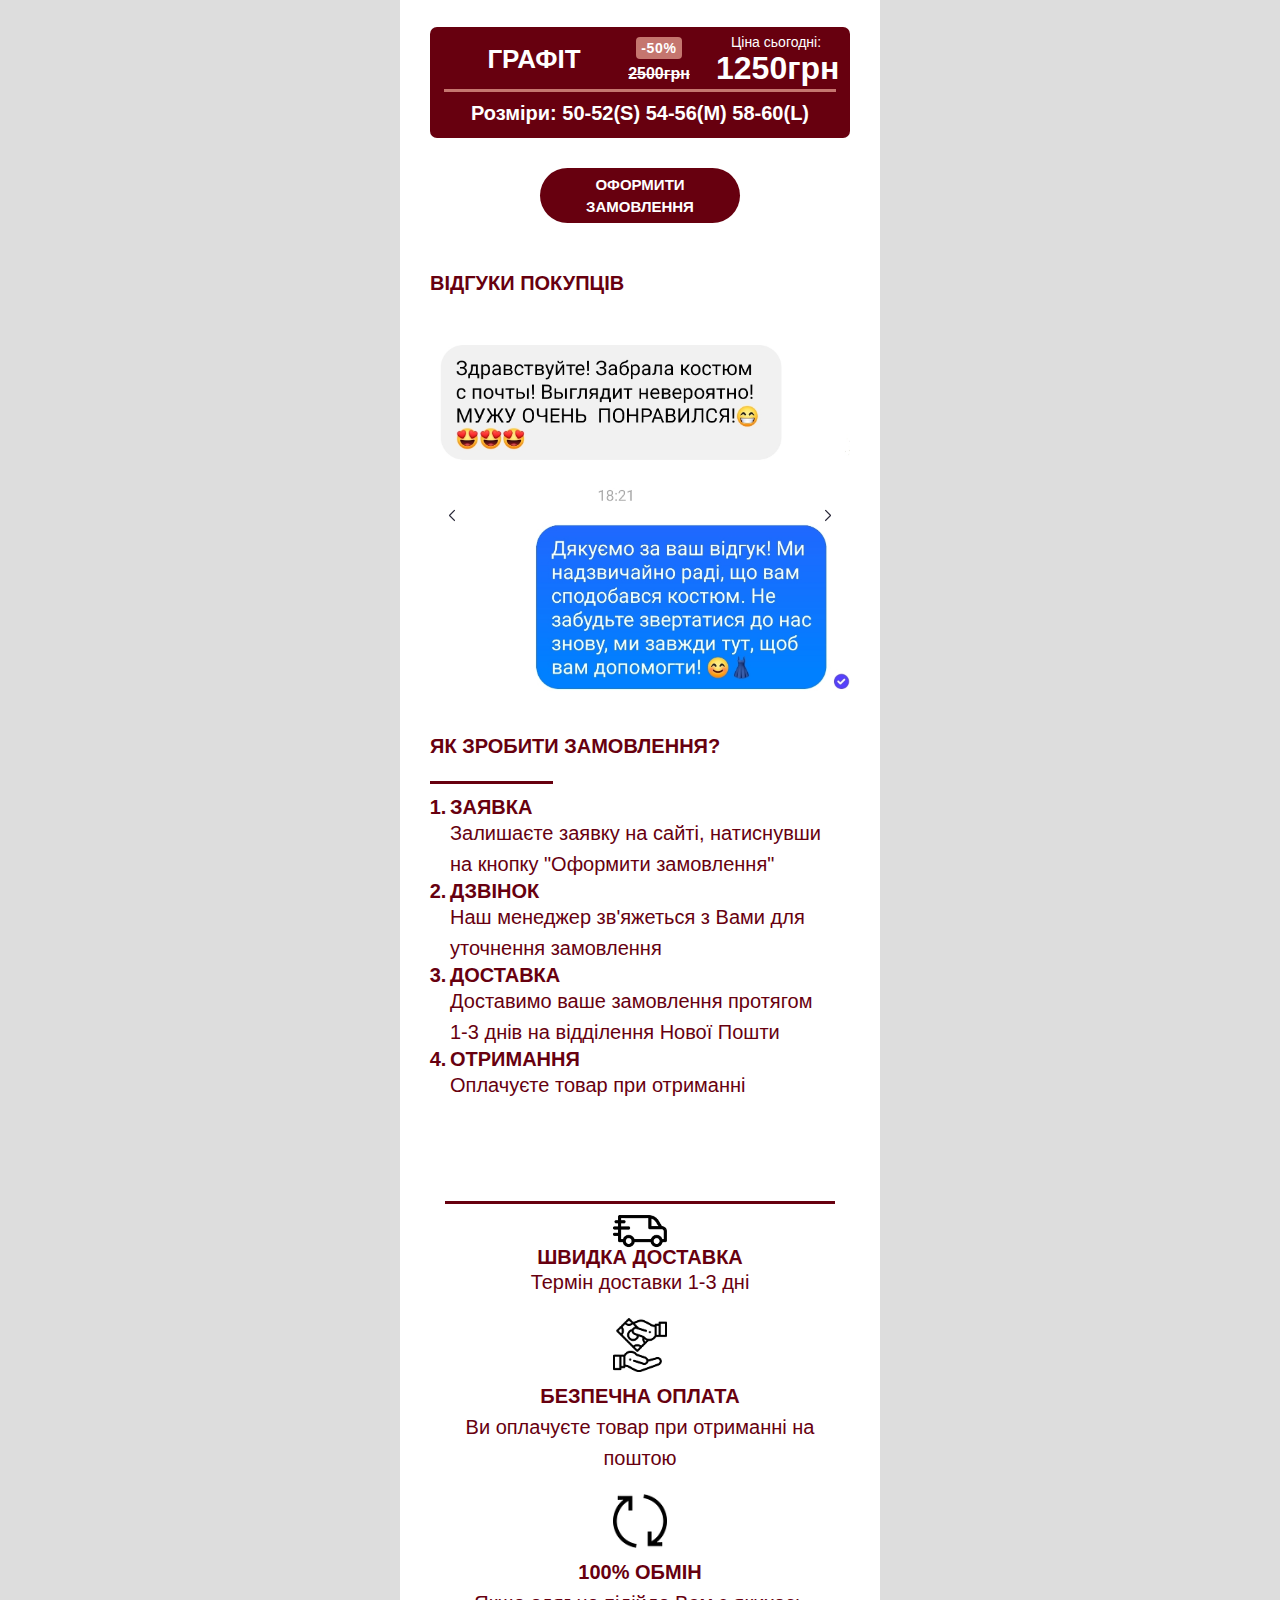
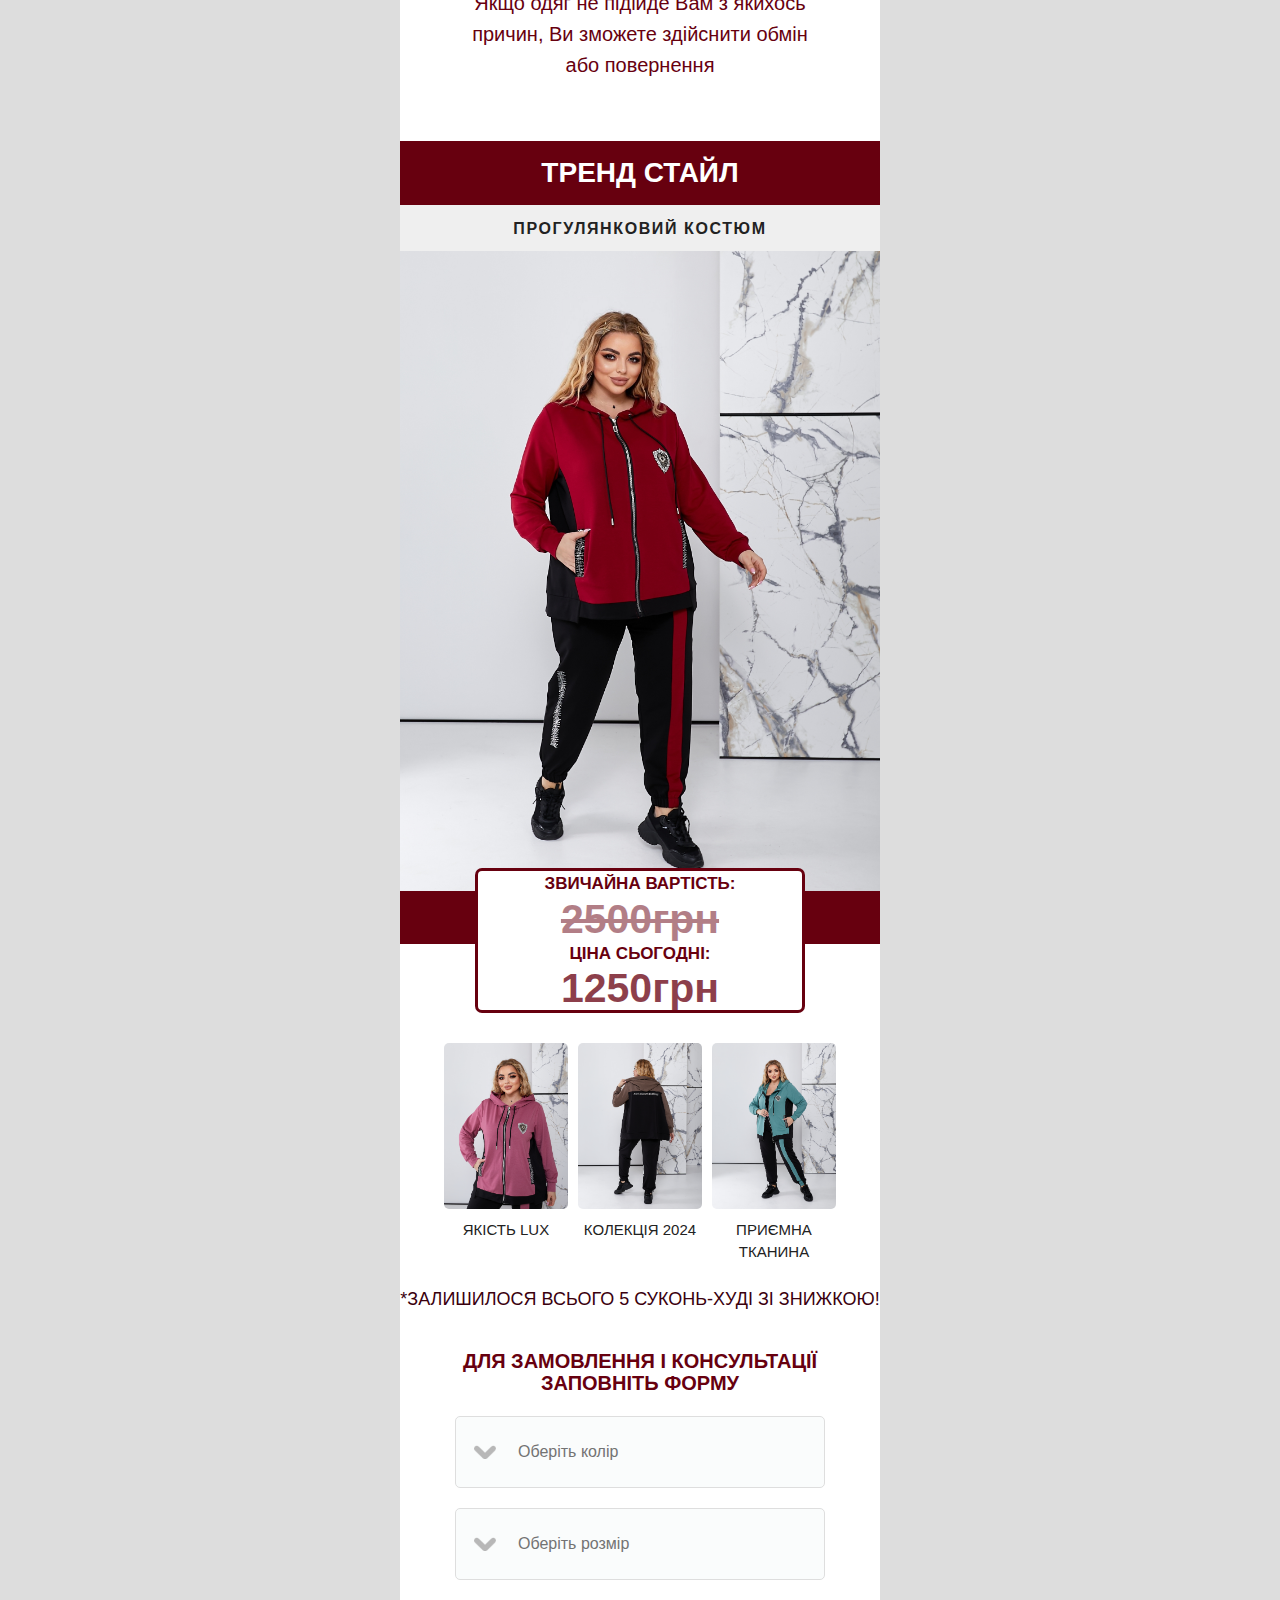
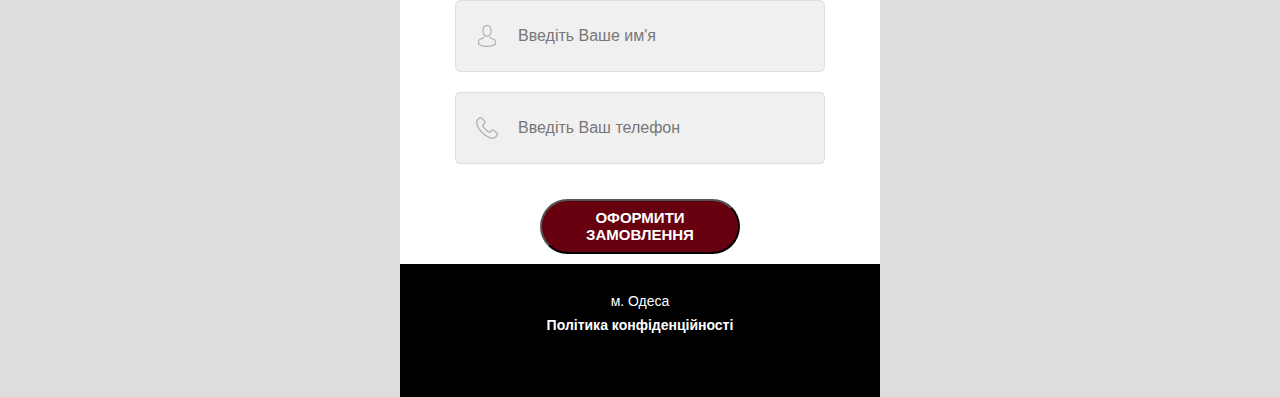
==== commit d79d7e03: "Merge remote-tracking branch 'origin/master'" ====
--- a/index.html
+++ b/index.html
@@ -494,6 +494,7 @@
 
 
         </div>
+        <div class="productLeft">*ЗАЛИШИЛОСЯ ВСЬОГО 5 СУКОНЬ-ХУДІ ЗІ ЗНИЖКОЮ!</div>
         <div class="formTitle">Для замовлення і консультації заповніть форму</div>
         <br>
         <form id="order_form" class="order_form">
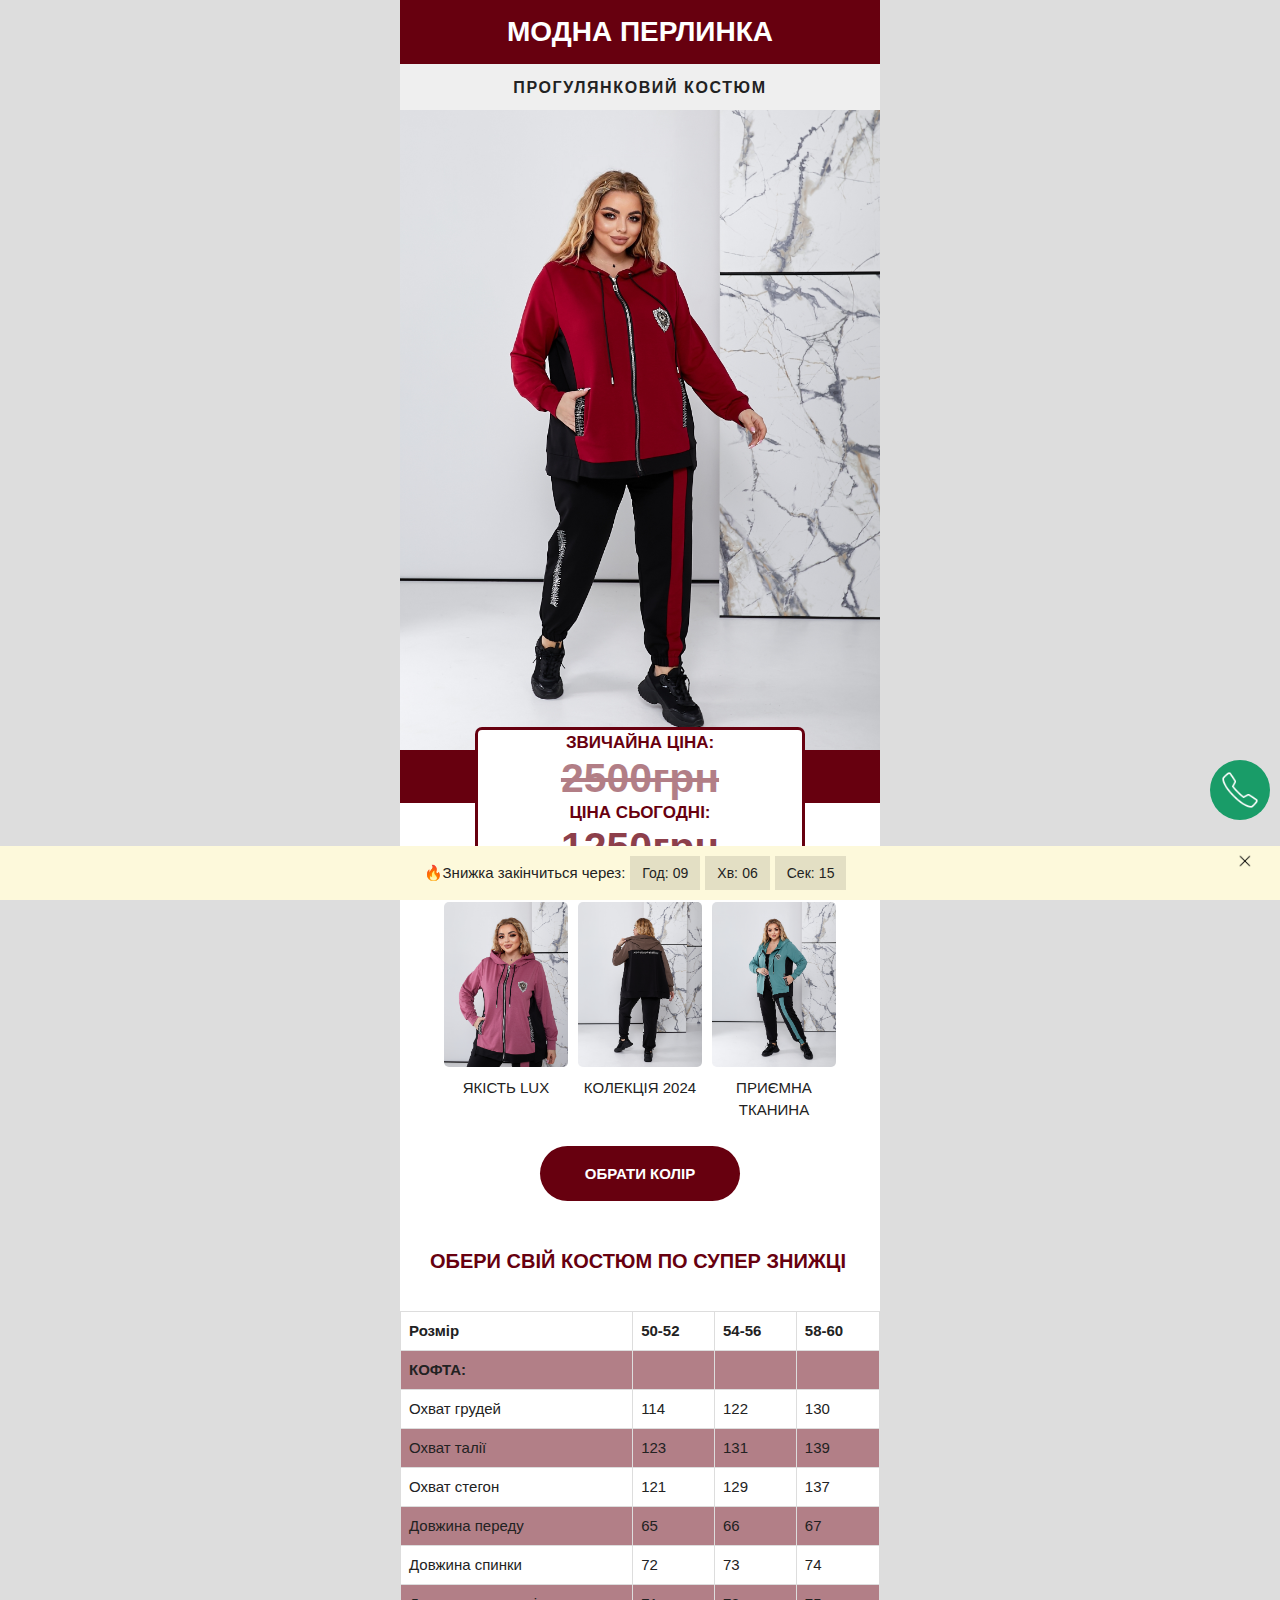
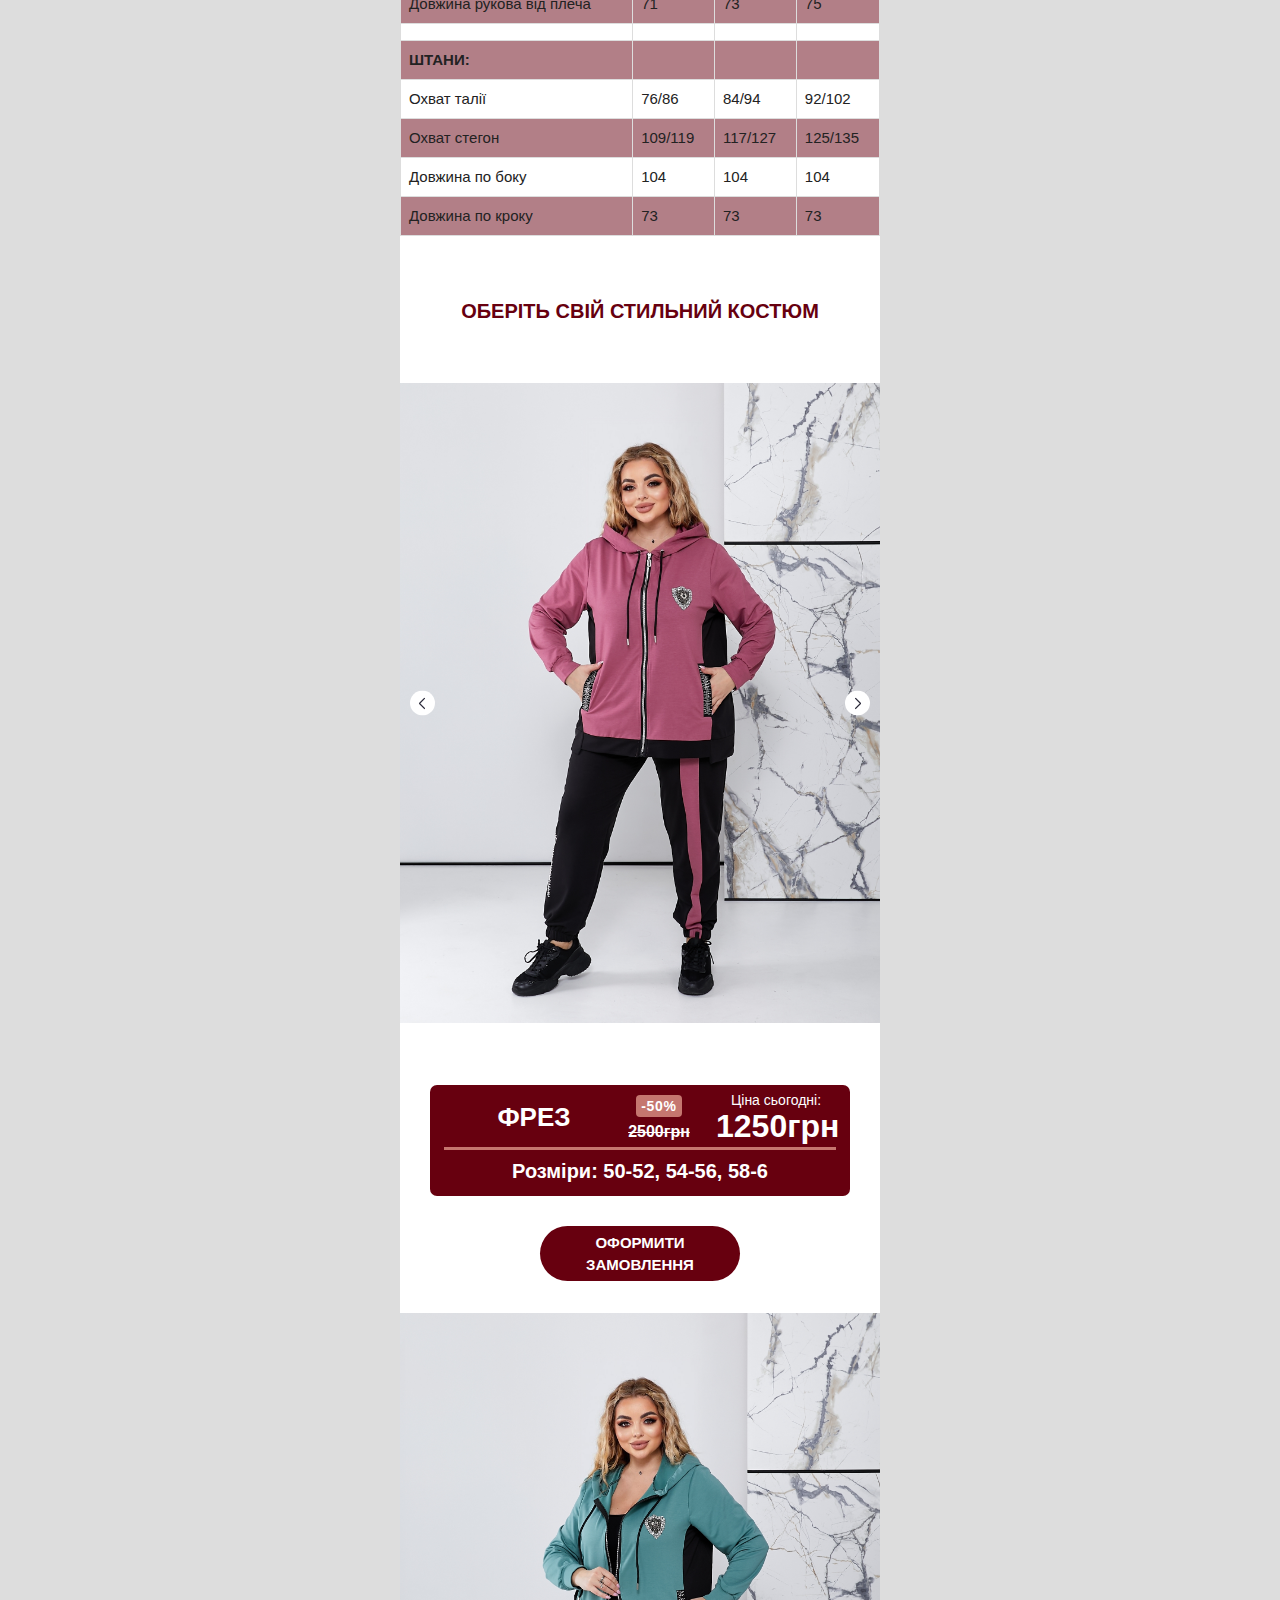
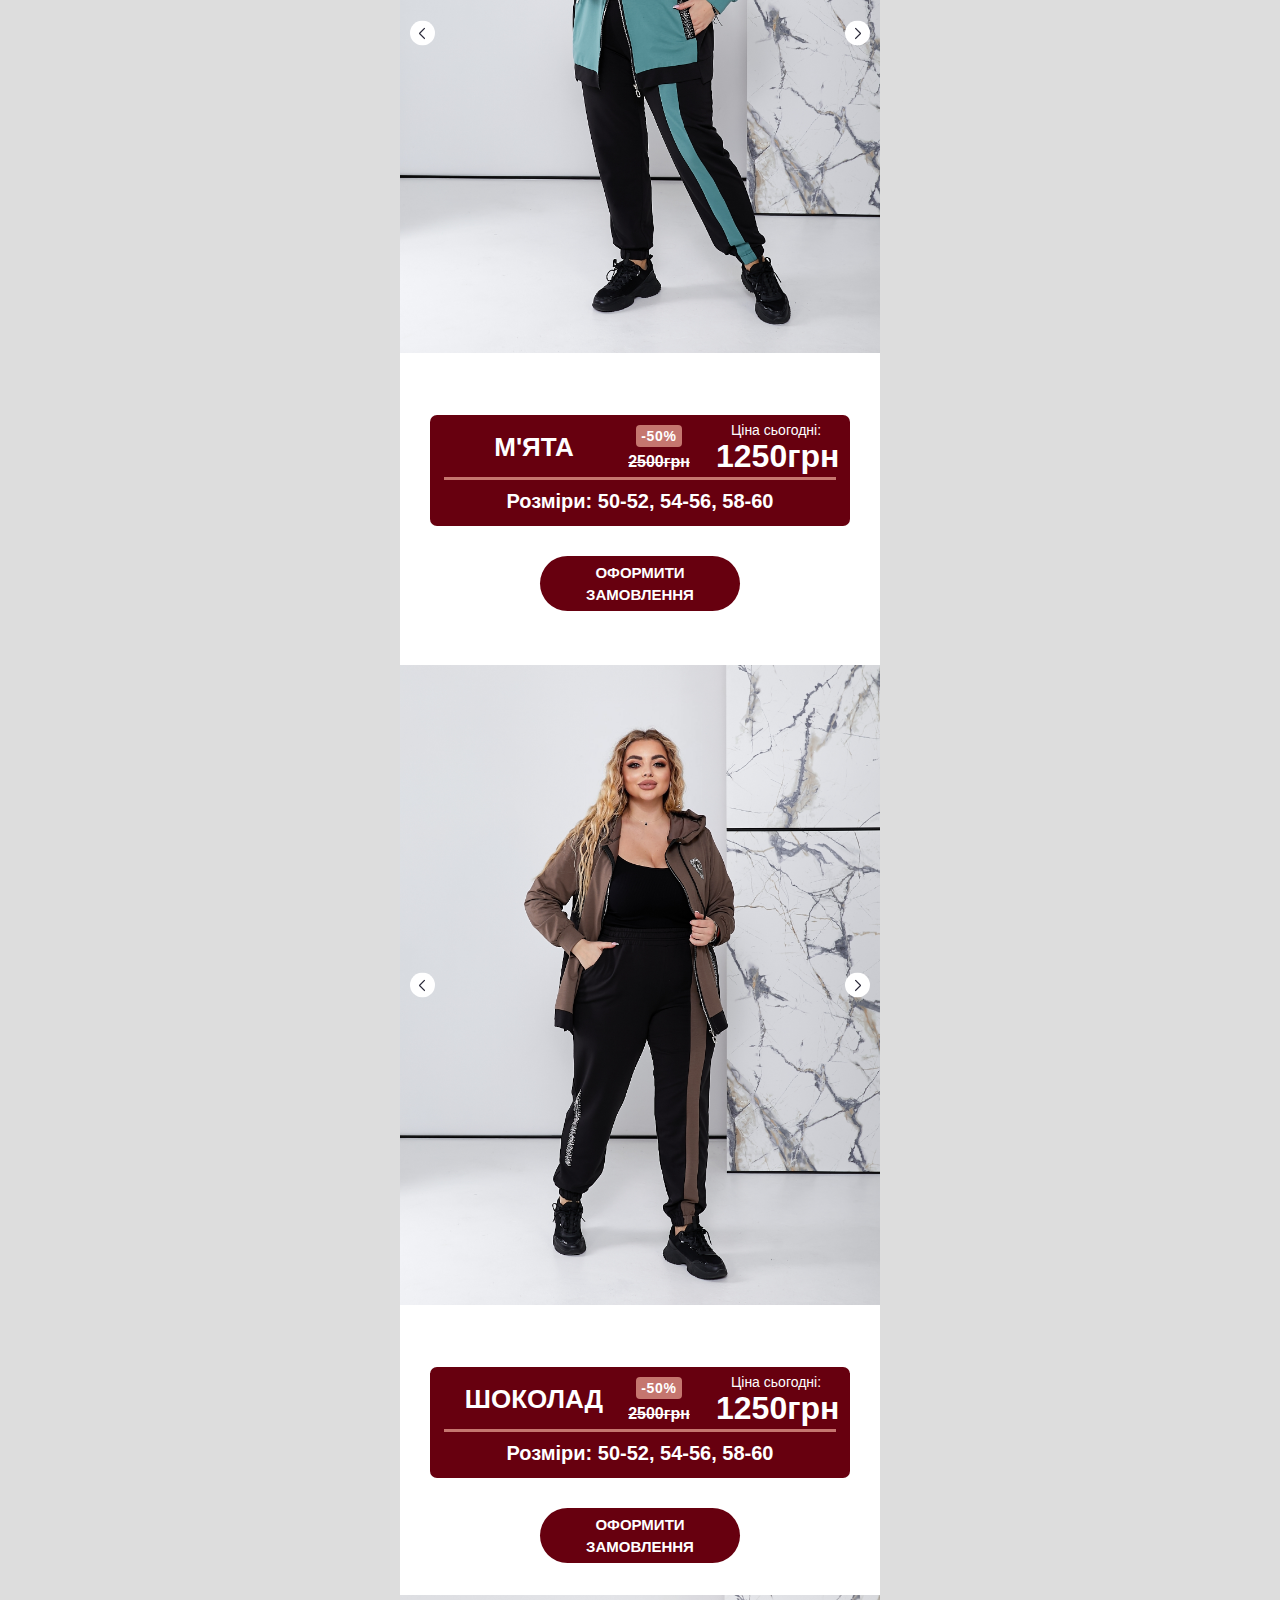
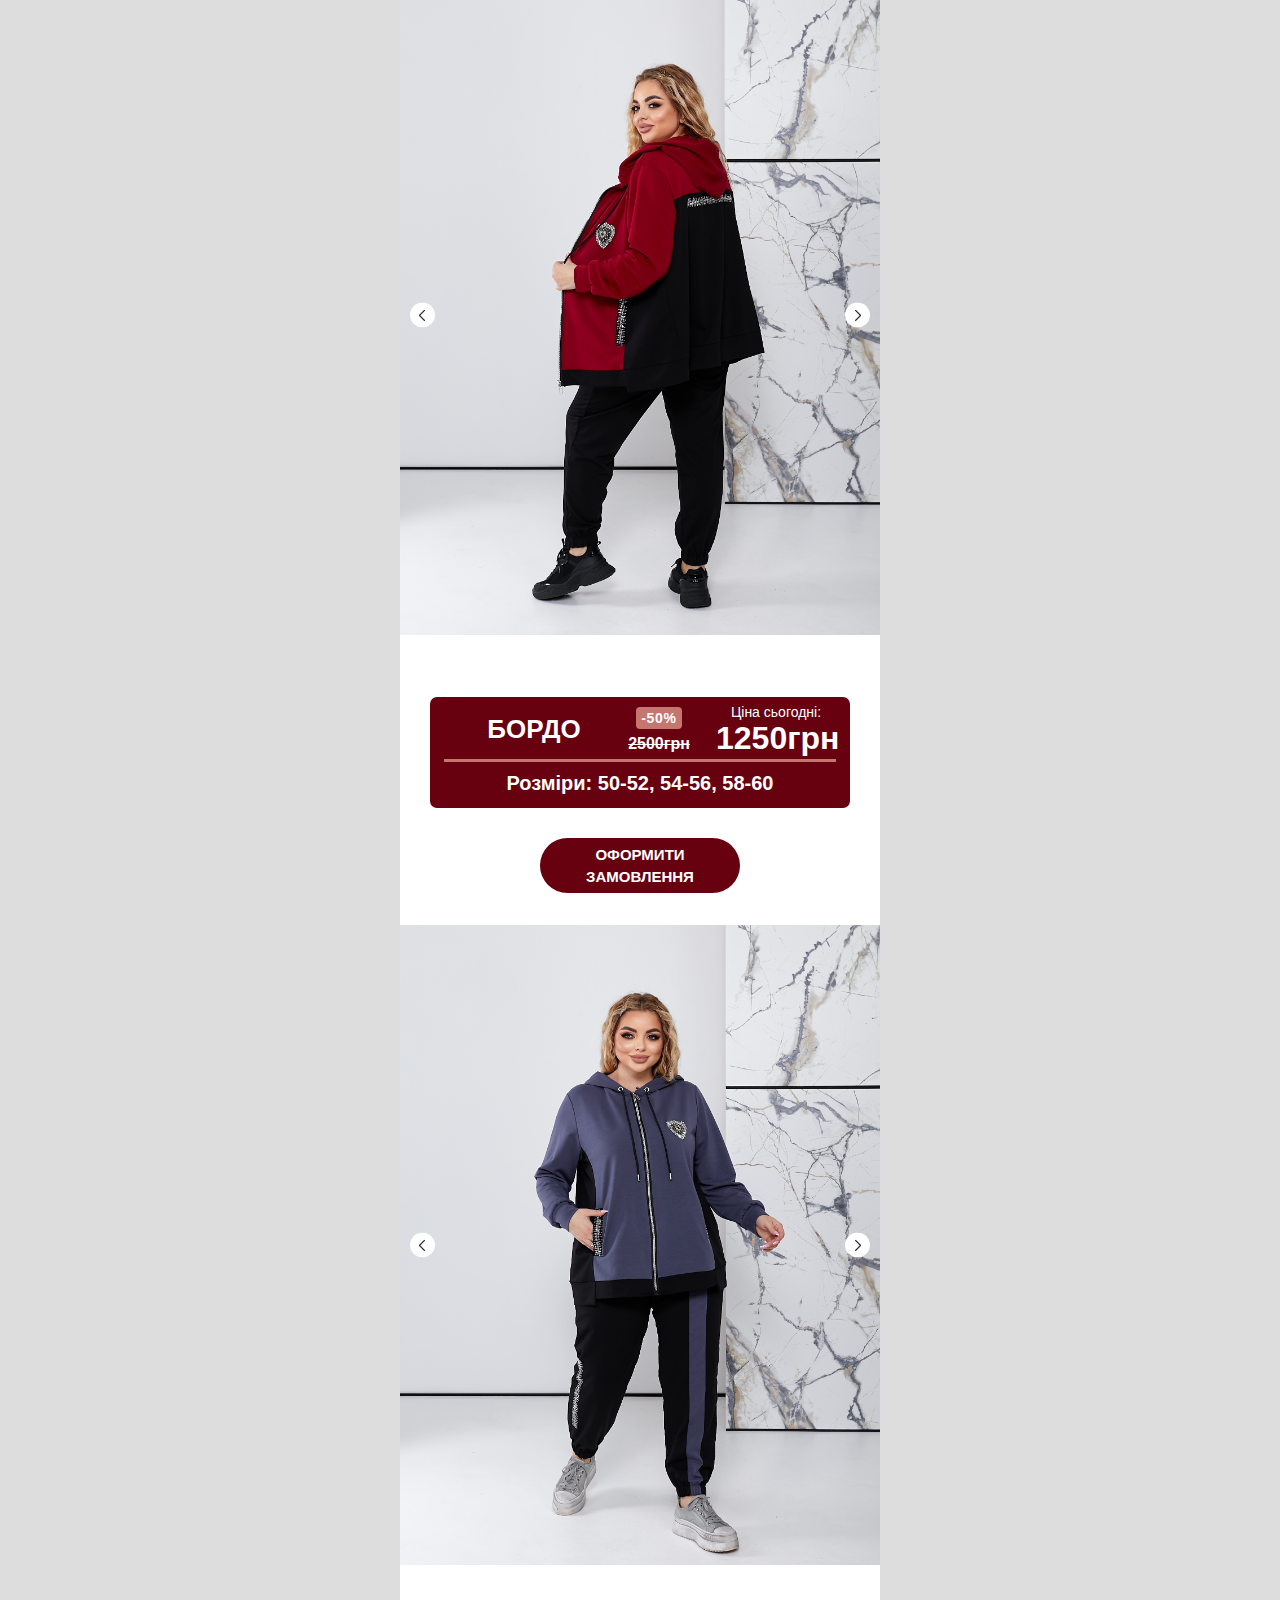
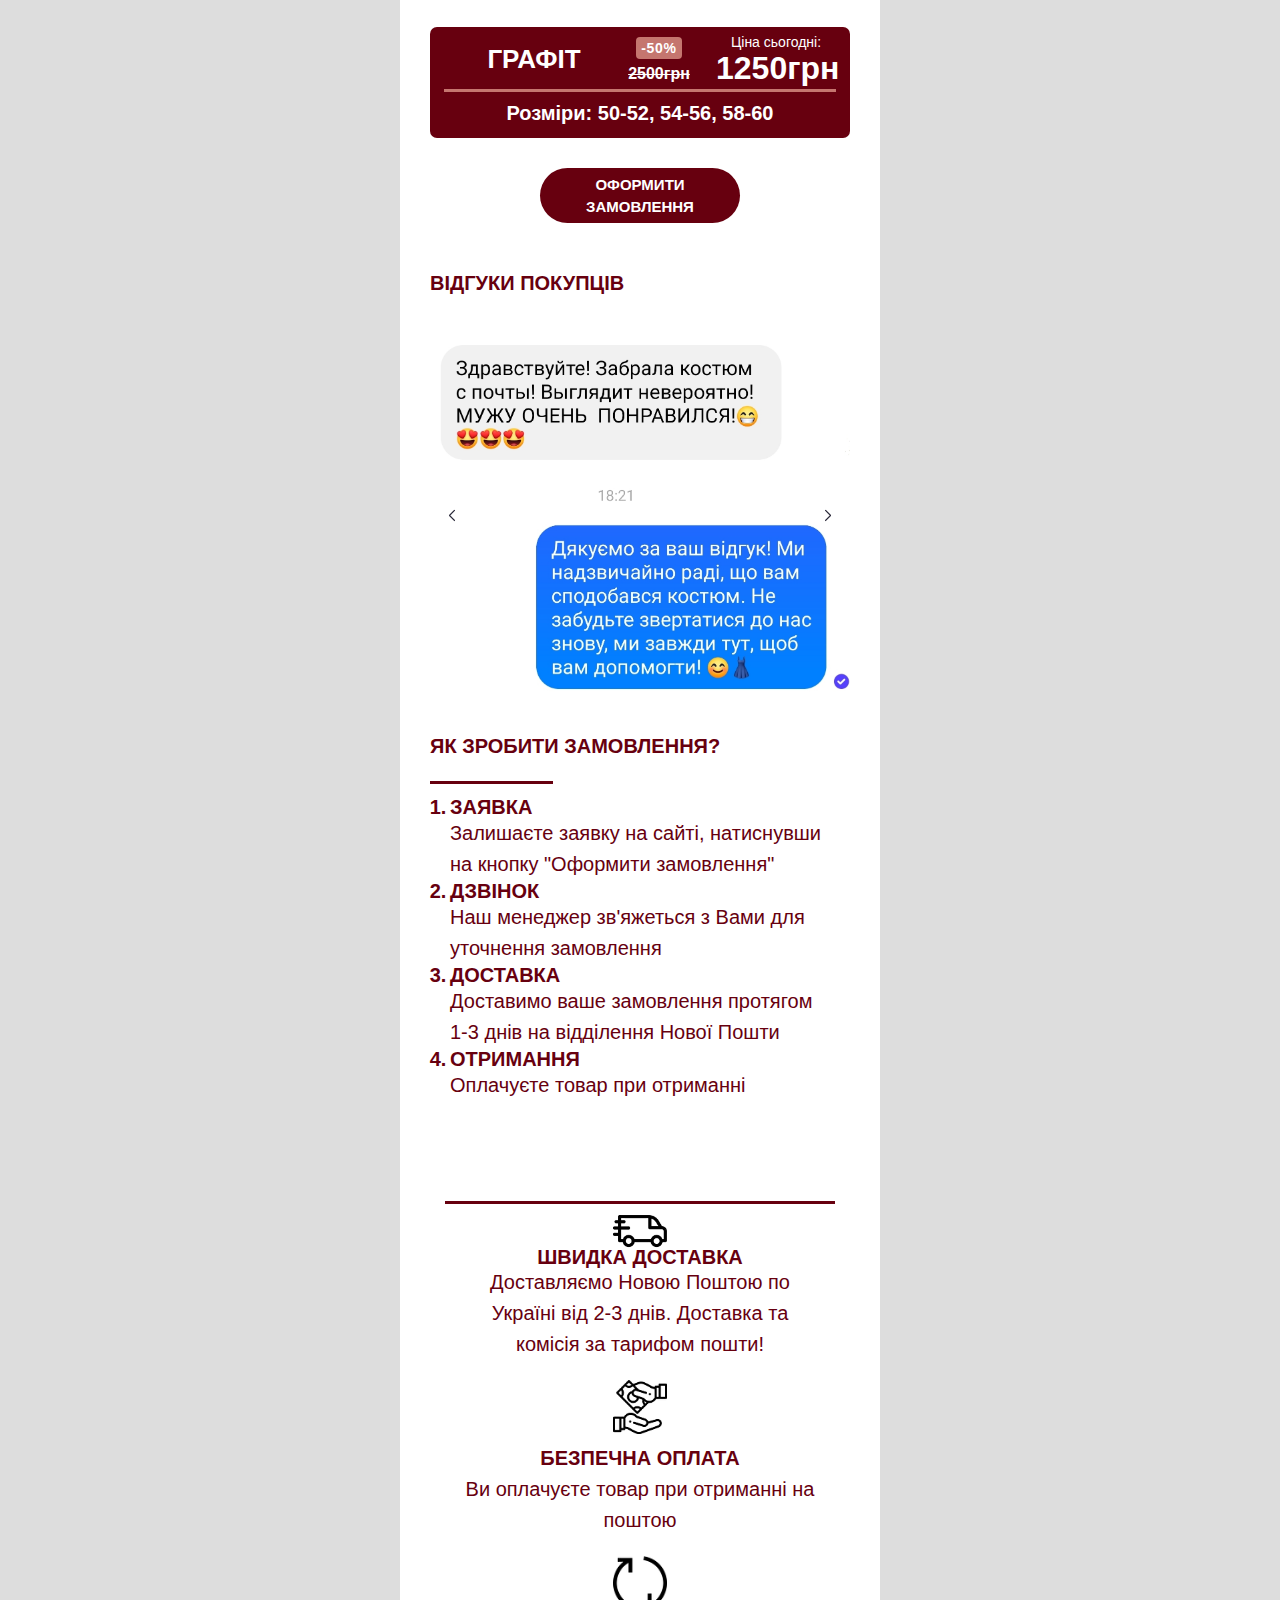
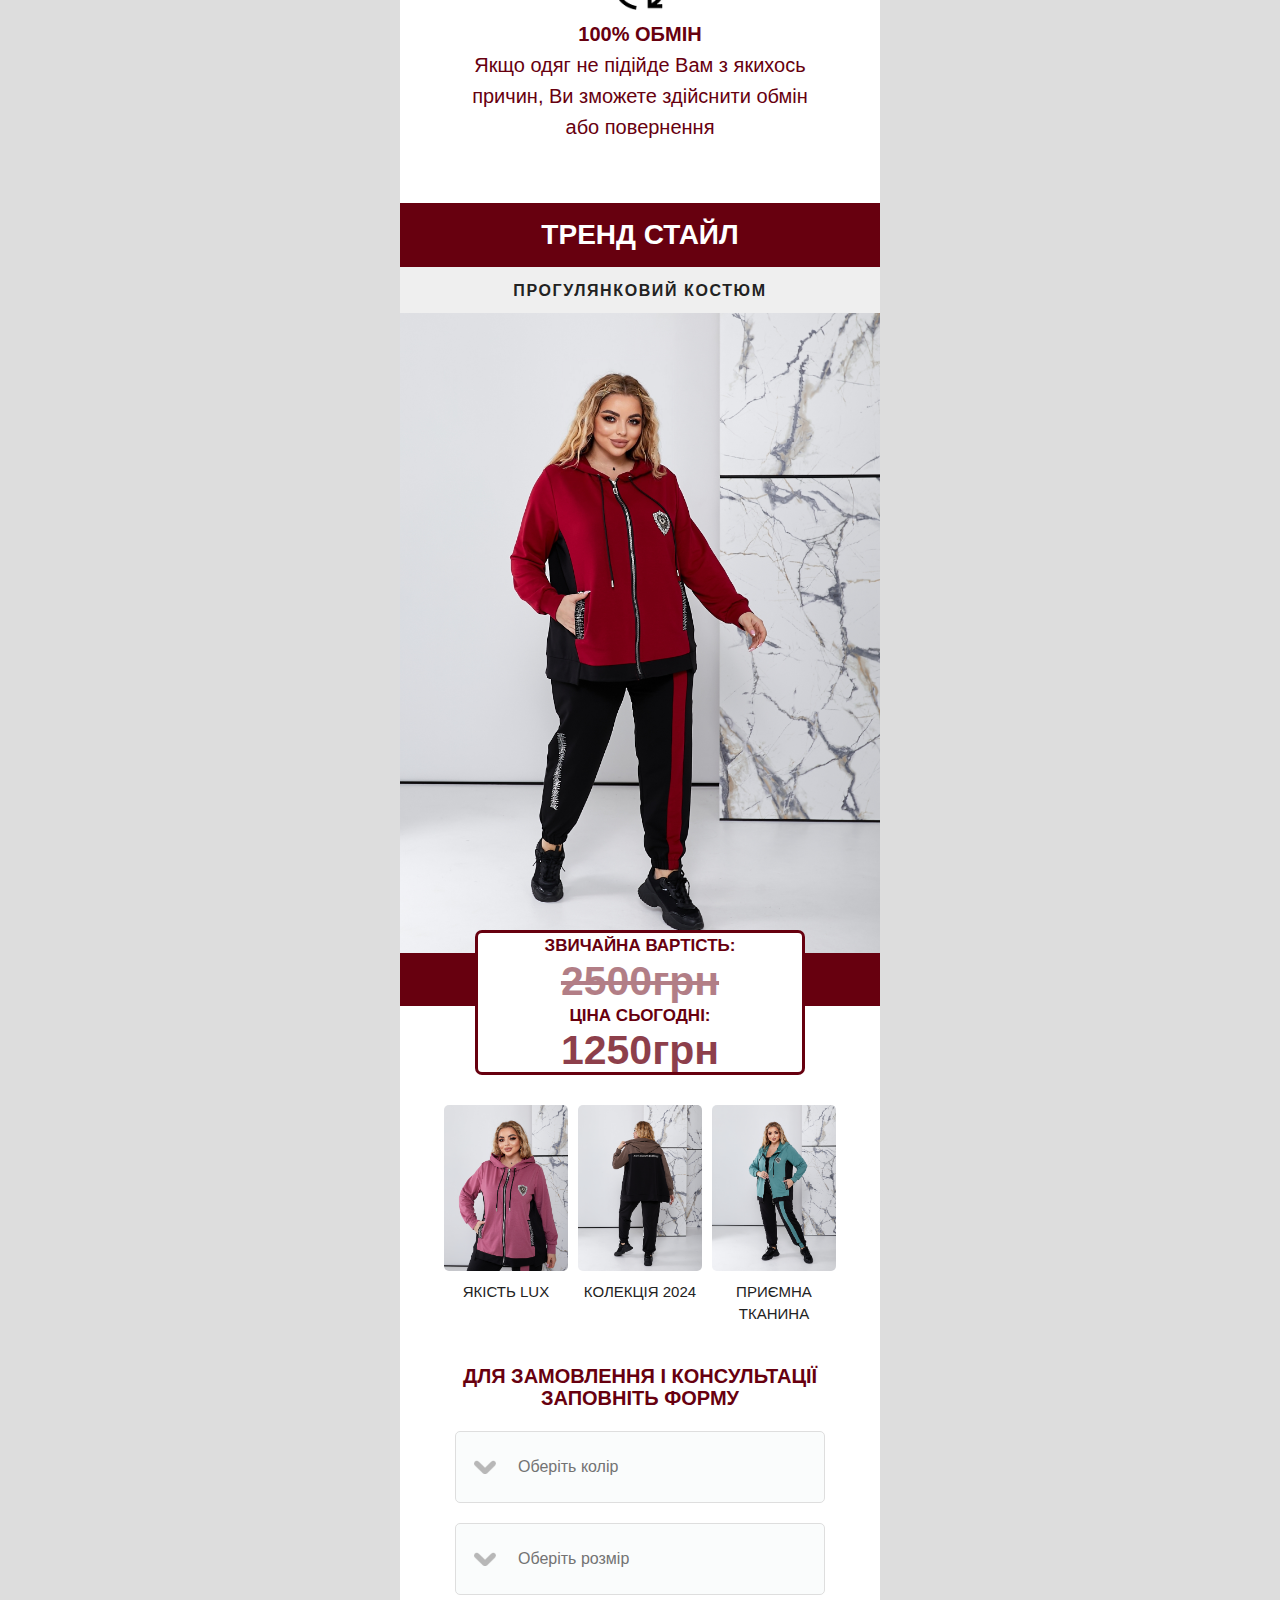
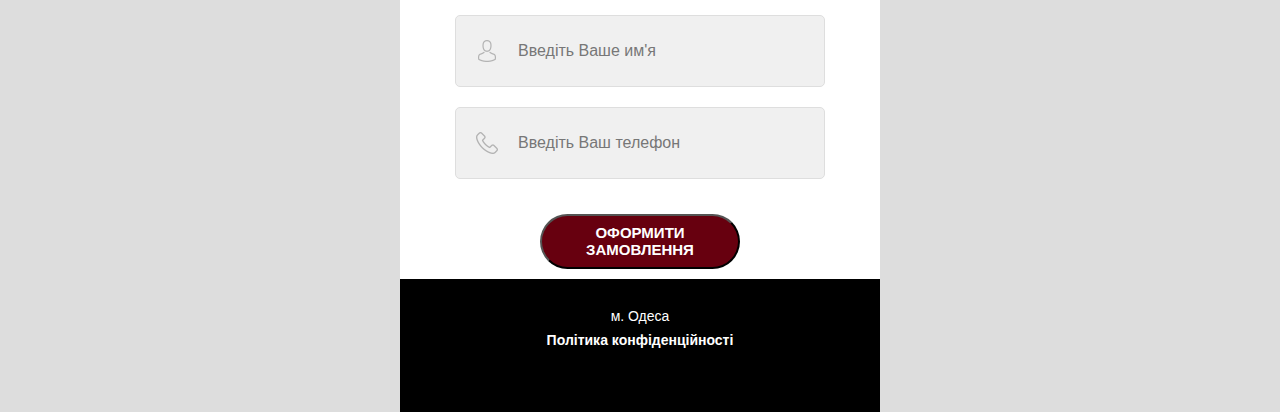
==== commit 9188a1b2: "change item card" ====
--- a/index.html
+++ b/index.html
@@ -129,7 +129,7 @@
 
             </tr>
             <tr>
-                <td>КОФТА:</td>
+                <td><h3>КОФТА:</h3></td>
                 <td></td>
                 <td></td>
                 <td></td>
@@ -178,7 +178,7 @@
             </tr>
 
             <tr>
-                <td>ШТАНИ:</td>
+                <td><h3>ШТАНИ:</h3></td>
                 <td></td>
                 <td></td>
                 <td></td>
@@ -241,7 +241,7 @@
                         <p>1250грн</p></div>
                 </div>
                 <div class="catsize">
-                    Розміри: 50-52(S) 54-56(M) 58-60(L)
+                    Розміри: 50-52, 54-56, 58-6
                 </div>
             </div>
 
@@ -272,7 +272,7 @@
 
                 </div>
                 <div class="catsize">
-                    Розміри: 50-52(S) 54-56(M) 58-60(L)
+                    Розміри: 50-52, 54-56, 58-60
                 </div>
             </div>
 
@@ -304,7 +304,7 @@
 
                 </div>
                 <div class="catsize">
-                    Розміри: 50-52(S) 54-56(M) 58-60(L)
+                    Розміри: 50-52, 54-56, 58-60
                 </div>
             </div>
 
@@ -333,7 +333,7 @@
                         <p>1250грн</p></div>
                 </div>
                 <div class="catsize">
-                    Розміри: 50-52(S) 54-56(M) 58-60(L)
+                    Розміри: 50-52, 54-56, 58-60
                 </div>
             </div>
 
@@ -362,7 +362,7 @@
                         <p>1250грн</p></div>
                 </div>
                 <div class="catsize">
-                    Розміри: 50-52(S) 54-56(M) 58-60(L)
+                    Розміри: 50-52, 54-56, 58-60
                 </div>
             </div>
 
@@ -435,7 +435,7 @@
         <div class="advantage">
             <img src="img/1670965.webp">
             <p>ШВИДКА ДОСТАВКА</p>
-            <span>Термін доставки 1-3 дні</span>
+            <span>Доставляємо Новою Поштою по Україні від 2-3 днів. Доставка та комісія за тарифом пошти!</span>
         </div>
         <div class="advantage">
             <img src="img/1019709.webp">
@@ -494,7 +494,6 @@
 
 
         </div>
-        <div class="productLeft">*ЗАЛИШИЛОСЯ ВСЬОГО 5 СУКОНЬ-ХУДІ ЗІ ЗНИЖКОЮ!</div>
         <div class="formTitle">Для замовлення і консультації заповніть форму</div>
         <br>
         <form id="order_form" class="order_form">
